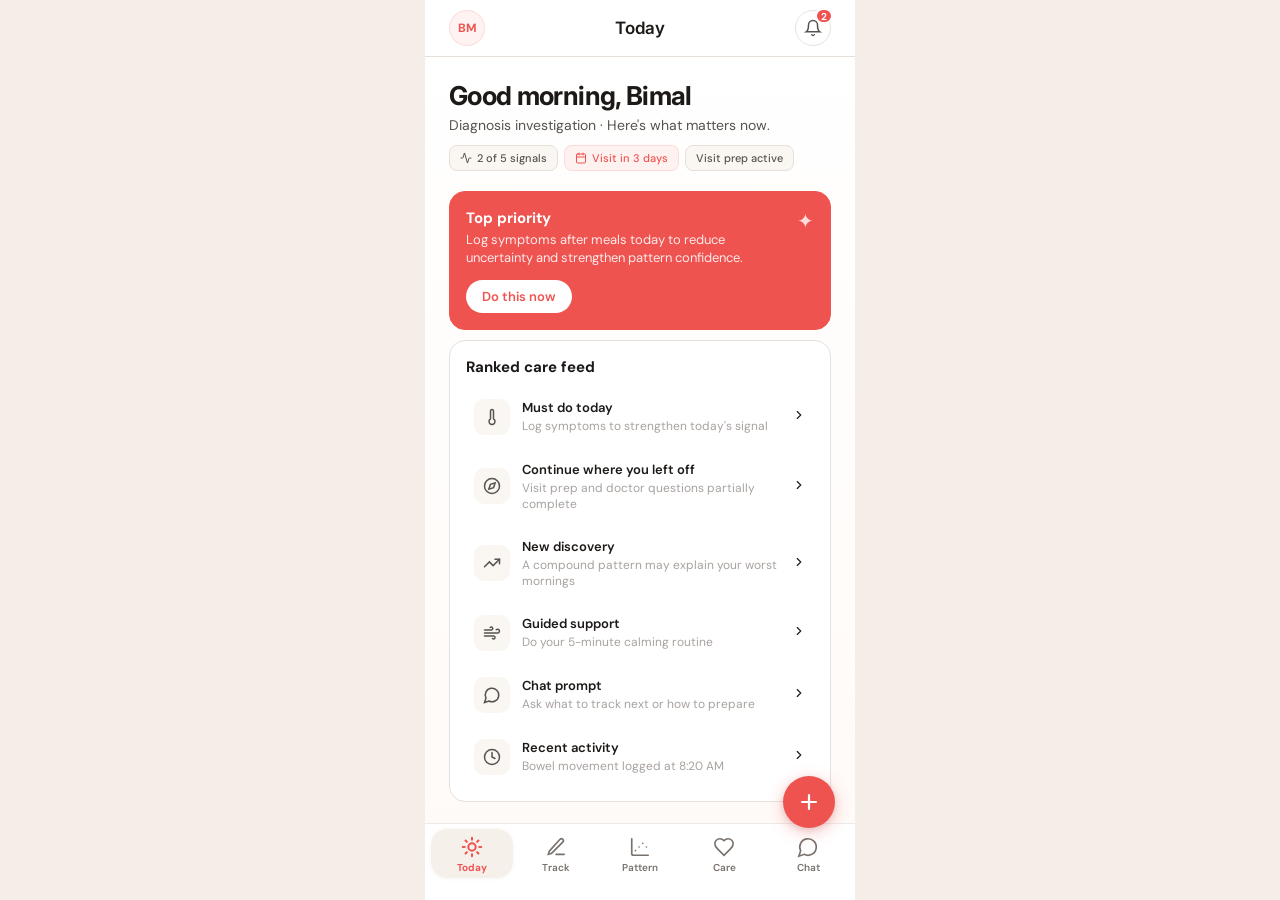
==== index.html @ e460b16e "initial prototyoe" ====
<!DOCTYPE html>
<html lang="en">
<head>
  <meta charset="UTF-8">
  <meta name="viewport" content="width=device-width, initial-scale=1.0, maximum-scale=1.0, user-scalable=no">
  <title>Gutsphere — Prototype</title>
  <link rel="preconnect" href="https://fonts.googleapis.com">
  <link href="https://fonts.googleapis.com/css2?family=DM+Sans:ital,wght@0,400;0,500;0,600;0,700;1,400&family=Inter:wght@400;500;600;700&display=swap" rel="stylesheet">
  <style>
/* Gutsphere Design System — CSS v2 */
*,*::before,*::after{box-sizing:border-box;margin:0;padding:0}
:root{
  --coral:#EF5350;--coral-glow:rgba(239,83,80,.07);--coral-light:rgba(239,83,80,.14);
  --white:#FFFFFF;--sand:#F5EEE8;--sand-light:#FAF6F2;--warm-cream:#FFFAF7;
  --border:#E7E0DA;--border-hover:#D4CCC5;
  --text-primary:#1C1917;--text-secondary:#57534E;--text-muted:#A8A29E;--text-hint:#C4BBB5;
  --green:#2E7D32;
  --font-d:'Inter',-apple-system,'SF Pro Display',sans-serif;
  --font-b:'DM Sans',-apple-system,sans-serif;
  --page-px:24px;--safe-bottom:32px;
  --ease-out:cubic-bezier(.4,0,.2,1);--ease-bounce:cubic-bezier(.34,1.56,.64,1);
}
html,body{font-family:var(--font-b);background:var(--sand);color:var(--text-primary);overflow:hidden;height:100dvh;-webkit-font-smoothing:antialiased}

/* Shell */
.shell{width:100%;max-width:430px;height:100dvh;margin:0 auto;position:relative;overflow:hidden;background:linear-gradient(180deg,var(--white) 0%,var(--warm-cream) 100%);display:flex;flex-direction:column}

/* Header */
.header{flex-shrink:0;z-index:20;background:rgba(255,255,255,.92);backdrop-filter:blur(20px) saturate(180%);-webkit-backdrop-filter:blur(20px) saturate(180%);padding:10px var(--page-px) 10px;border-bottom:1px solid var(--border)}
.header-status{display:flex;align-items:center;justify-content:space-between;font-size:11px;font-weight:600;color:var(--text-primary);margin-bottom:8px;padding:0 2px}
.header-row{display:flex;align-items:center;justify-content:space-between;gap:12px}
.header-title{flex:1;text-align:center;font-family:var(--font-d);font-size:17px;font-weight:600;letter-spacing:-.02em;color:var(--text-primary)}
.header-icon{width:36px;height:36px;border-radius:50%;border:1px solid var(--border);background:var(--white);display:flex;align-items:center;justify-content:center;cursor:pointer;transition:border-color .2s,transform .15s;position:relative;flex-shrink:0;color:var(--text-secondary)}
.header-icon:active{transform:scale(.92)}
.header-icon svg{width:18px;height:18px}
.badge{position:absolute;top:-3px;right:-3px;min-width:16px;height:16px;border-radius:8px;background:var(--coral);color:var(--white);font-size:10px;font-weight:700;display:flex;align-items:center;justify-content:center;padding:0 4px;border:2px solid var(--white)}
.header-left{min-width:36px}
.header-right{display:flex;align-items:center;gap:8px;min-width:36px;justify-content:flex-end}

/* Avatar */
.avatar-sm{width:36px;height:36px;border-radius:50%;background:var(--coral-glow);border:1.5px solid var(--coral-light);display:flex;align-items:center;justify-content:center;font-size:12px;font-weight:700;color:var(--coral);cursor:pointer;transition:transform .15s}
.avatar-sm:active{transform:scale(.92)}
.avatar-lg{width:52px;height:52px;border-radius:16px;background:var(--coral-glow);border:1.5px solid var(--coral-light);display:flex;align-items:center;justify-content:center;font-size:15px;font-weight:700;color:var(--coral);flex-shrink:0}

/* Content */
.content{flex:1;overflow-y:auto;overflow-x:hidden;-webkit-overflow-scrolling:touch;padding-bottom:24px}
.page{padding:var(--page-px)}
.page-title{font-family:var(--font-d);font-size:26px;font-weight:700;letter-spacing:-.025em;color:var(--text-primary);line-height:1.15}
.page-subtitle{font-size:14px;color:var(--text-secondary);margin-top:4px;line-height:1.45}

/* Cards */
.card{background:var(--white);border-radius:16px;padding:16px;margin-bottom:10px;border:1px solid var(--border);transition:border-color .3s,box-shadow .3s,transform .2s}
.card.interactive{cursor:pointer}
.card.interactive:hover{border-color:var(--border-hover);transform:translateY(-1px);box-shadow:0 4px 12px rgba(0,0,0,.05)}
.card.interactive:active{transform:scale(.985)}
.card.hl{border-color:var(--coral);box-shadow:0 0 0 3px rgba(239,83,80,.12)}
.card.coral-fill{background:var(--coral);border-color:var(--coral);color:var(--white)}
.card.dark{background:var(--text-primary);border-color:var(--text-primary);color:var(--white)}
.card.coral-glow-bg{background:var(--coral-glow);border-color:var(--coral-light)}
.card-header{display:flex;align-items:flex-start;justify-content:space-between;gap:12px}
.card-title{font-size:14px;font-weight:700;color:var(--text-primary)}
.card-subtitle{font-size:13px;color:var(--text-secondary);margin-top:4px;line-height:1.4}
.card.dark .card-title,.card.coral-fill .card-title{color:var(--white)}
.card.dark .card-subtitle{color:rgba(255,255,255,.6)}
.card.coral-fill .card-subtitle{color:rgba(255,255,255,.85)}

/* Chips */
.chip{display:inline-flex;align-items:center;padding:4px 10px;border-radius:6px;font-size:11px;font-weight:600;white-space:nowrap}
.chip.coral{background:var(--coral-glow);color:var(--coral)}
.chip.amber{background:#FEF3C7;color:#92400E}
.chip.green{background:#D1FAE5;color:#065F46}
.chip.sky{background:rgba(56,189,248,.12);color:#0369A1}

/* Rows */
.row{display:flex;align-items:center;gap:12px;padding:10px 4px;border-radius:12px;cursor:pointer;transition:background .12s}
.row:hover{background:var(--sand-light)}
.row:active{background:var(--sand)}
.row-icon{width:40px;height:40px;border-radius:12px;background:var(--sand-light);display:flex;align-items:center;justify-content:center;flex-shrink:0;color:var(--text-secondary)}
.row-icon svg{width:18px;height:18px}
.row-icon.coral-bg{background:var(--coral-glow);color:var(--coral)}
.row-icon.green-bg{background:#D1FAE5;color:var(--green)}
.row-icon.amber-bg{background:#FEF3C7;color:#92400E}
.row-icon.sky-bg{background:rgba(56,189,248,.12);color:#0369A1}
.row-body{flex:1;min-width:0}
.row-title{font-size:14px;font-weight:500;color:var(--text-primary);overflow:hidden;text-overflow:ellipsis;white-space:nowrap}
.row-subtitle{font-size:12px;color:var(--text-muted);margin-top:2px;overflow:hidden;text-overflow:ellipsis;white-space:nowrap}
.row-chevron{color:var(--text-hint);flex-shrink:0}
.row-chevron svg{width:16px;height:16px}
.row-meta{font-size:11px;color:var(--text-hint);font-weight:500;flex-shrink:0}

/* Segments */
.segments{display:flex;gap:6px;overflow-x:auto;padding:0 0 8px;margin-bottom:8px;scrollbar-width:none;position:relative;-webkit-mask-image:linear-gradient(to right, black 85%, transparent 100%);mask-image:linear-gradient(to right, black 85%, transparent 100%)}
.segments::-webkit-scrollbar{display:none}
.segments.scrolled-end{-webkit-mask-image:none;mask-image:none}
.segments.scrolled-mid{-webkit-mask-image:linear-gradient(to right, transparent 0%, black 5%, black 85%, transparent 100%);mask-image:linear-gradient(to right, transparent 0%, black 5%, black 85%, transparent 100%)}
.seg{padding:8px 14px;border-radius:20px;font-size:13px;font-weight:500;white-space:nowrap;cursor:pointer;transition:background .2s,color .2s;border:none;background:var(--sand-light);color:var(--text-secondary);font-family:var(--font-b)}
.seg:hover{background:var(--sand)}
.seg.active{background:var(--coral);color:var(--white);font-weight:600}

/* Sub-segment pills (nested inside a panel) — subtler than top-level */
.seg-panel .seg.active{background:var(--coral-glow);color:var(--coral)}

/* Bottom Nav */
.bottom-nav{flex-shrink:0;z-index:20;background:rgba(255,255,255,.95);backdrop-filter:blur(24px) saturate(180%);-webkit-backdrop-filter:blur(24px) saturate(180%);padding:4px 6px 8px;border-top:.5px solid rgba(0,0,0,.08)}
.bottom-nav-inner{display:grid;grid-template-columns:repeat(5,1fr);gap:2px}
.nav-tab{display:flex;flex-direction:column;align-items:center;justify-content:center;gap:3px;padding:8px 6px 4px;cursor:pointer;border:none;background:transparent;transition:background .25s,color .2s,transform .15s,box-shadow .25s;color:#78716C;font-family:var(--font-b);border-radius:16px}
.nav-tab:active{transform:scale(.92)}
.nav-tab svg{width:22px;height:22px;stroke-width:1.8}
.nav-tab .nav-label{font-size:10px;font-weight:600}
.nav-tab.active{background:rgba(245,238,232,.85);color:var(--coral);box-shadow:0 1px 4px rgba(0,0,0,.04),inset 0 1px 0 rgba(255,255,255,.7)}
.nav-tab.active svg{stroke-width:2.2}
.nav-tab.active .nav-label{font-weight:700}

/* FAB */
.fab{position:absolute;bottom:72px;right:20px;z-index:20;width:52px;height:52px;border-radius:50%;background:var(--coral);color:var(--white);border:none;cursor:pointer;display:flex;align-items:center;justify-content:center;box-shadow:0 4px 16px rgba(239,83,80,.35),0 2px 6px rgba(0,0,0,.1);transition:transform .25s var(--ease-bounce)}
.fab:hover{transform:scale(1.06)}
.fab:active{transform:scale(.9)}
.fab svg{width:24px;height:24px;stroke-width:2.2}

/* Sheet */
.sheet-overlay{position:absolute;inset:0;z-index:30;background:rgba(28,25,23,.3);backdrop-filter:blur(2px);display:flex;align-items:flex-end;opacity:0;pointer-events:none;transition:opacity .25s ease}
.sheet-overlay.open{opacity:1;pointer-events:auto}
.sheet-panel{width:100%;background:var(--white);border-radius:24px 24px 0 0;border-top:1px solid var(--border);padding:12px var(--page-px) var(--safe-bottom);box-shadow:0 -8px 40px rgba(0,0,0,.12);transform:translateY(100%);transition:transform .35s var(--ease-out);max-height:80vh;overflow-y:auto}
.sheet-overlay.open .sheet-panel{transform:translateY(0)}
.sheet-handle{width:40px;height:4px;border-radius:2px;background:var(--border);margin:0 auto 16px}
.sheet-header{display:flex;align-items:center;justify-content:space-between;margin-bottom:16px}
.sheet-title{font-family:var(--font-d);font-size:18px;font-weight:600;color:var(--text-primary)}

/* Buttons */
.btn{width:100%;padding:14px;border-radius:16px;background:var(--coral);color:var(--white);font-family:var(--font-b);font-size:15px;font-weight:600;border:none;cursor:pointer;transition:transform .15s;text-align:center}
.btn:active{transform:scale(.97)}
.btn-outline{background:var(--white);color:var(--coral);border:1.5px solid var(--coral)}
.btn-sm{padding:8px 16px;font-size:13px;width:auto;border-radius:20px}

/* Group Labels */
.group-label{font-size:11px;font-weight:600;text-transform:uppercase;letter-spacing:.06em;color:var(--text-hint);margin-bottom:8px;margin-top:16px;padding:0 2px}
.group-label:first-child{margin-top:0}

/* Quick Add Grid */
.quick-grid{display:grid;grid-template-columns:repeat(3,1fr);gap:8px}
.quick-item{display:flex;flex-direction:column;align-items:center;gap:8px;padding:14px 8px;border-radius:16px;border:1px solid var(--border);background:var(--white);cursor:pointer;transition:border-color .2s,transform .15s,background .15s}
.quick-item:hover{border-color:var(--coral-light);background:var(--coral-glow)}
.quick-item:active{transform:scale(.95)}
.quick-item .qi-icon{width:40px;height:40px;border-radius:12px;background:var(--sand-light);display:flex;align-items:center;justify-content:center;color:var(--text-secondary)}
.quick-item .qi-icon svg{width:20px;height:20px}
.quick-item .qi-label{font-size:11px;font-weight:500;color:var(--text-secondary);text-align:center}

/* Guide List (Chat) */
.guide-row{display:flex;align-items:center;gap:12px;padding:12px;border-radius:14px;cursor:pointer;transition:background .12s;margin-bottom:2px}
.guide-row:hover{background:var(--sand-light)}
.guide-row:active{background:var(--sand)}
.guide-avatar{width:44px;height:44px;border-radius:50%;display:flex;align-items:center;justify-content:center;flex-shrink:0}
.guide-avatar svg{width:20px;height:20px}
.guide-avatar.neutral{background:var(--sand-light);color:var(--text-secondary)}
.guide-avatar.coral{background:var(--coral-glow);color:var(--coral)}
.guide-avatar.green{background:#D1FAE5;color:var(--green)}
.guide-avatar.sky{background:rgba(56,189,248,.12);color:#0369A1}
.guide-avatar.amber{background:#FEF3C7;color:#92400E}
.guide-avatar.purple{background:rgba(139,92,246,.1);color:#7C3AED}
.guide-avatar.rose{background:rgba(244,63,94,.08);color:#E11D48}
.guide-body{flex:1;min-width:0}
.guide-name{font-size:14px;font-weight:600;color:var(--text-primary)}
.guide-desc{font-size:12px;color:var(--text-muted);margin-top:2px;line-height:1.35}

/* Chat thread */
.prompt-chips{display:flex;flex-wrap:wrap;gap:6px;margin-bottom:12px}
.prompt-chip{padding:8px 12px;border-radius:20px;font-size:12px;font-weight:500;color:var(--text-secondary);background:var(--sand-light);border:1px solid var(--border);cursor:pointer;transition:background .15s,border-color .15s}
.prompt-chip:hover{background:var(--coral-glow);border-color:var(--coral-light);color:var(--coral)}
.chat-bubbles{display:flex;flex-direction:column;gap:10px}
.bubble{max-width:82%;padding:12px 16px;border-radius:20px;font-size:14px;line-height:1.45}
.bubble.user{align-self:flex-end;background:var(--coral);color:var(--white);border-bottom-right-radius:6px}
.bubble.assistant{align-self:flex-start;background:var(--white);color:var(--text-secondary);border:1px solid var(--border);border-bottom-left-radius:6px}
.chat-input-bar{display:flex;align-items:center;gap:8px;padding:6px 6px 6px 14px;border-radius:24px;border:1px solid var(--border);background:var(--white);margin-top:16px}
.chat-input-bar input{flex:1;border:none;outline:none;font-family:var(--font-b);font-size:14px;color:var(--text-primary);background:transparent}
.chat-input-bar input::placeholder{color:var(--text-hint)}
.chat-send{width:34px;height:34px;border-radius:50%;background:var(--coral);color:var(--white);border:none;cursor:pointer;display:flex;align-items:center;justify-content:center;transition:transform .15s}
.chat-send:active{transform:scale(.9)}
.chat-send svg{width:16px;height:16px}

/* Detail grid / info / question */
.detail-grid{display:grid;grid-template-columns:1fr 1fr;gap:8px;margin-top:12px}
.detail-cell{padding:12px;border-radius:12px;background:var(--sand-light)}
.detail-cell-label{font-size:11px;font-weight:500;color:var(--text-muted)}
.detail-cell-value{font-size:14px;font-weight:600;color:var(--text-primary);margin-top:4px}
.info-box{padding:12px 14px;border-radius:12px;font-size:13px;line-height:1.45;margin-top:12px}
.info-box.amber{background:#FEF3C7;color:#92400E}
.info-box.coral-soft{background:var(--coral-glow);color:var(--coral)}
.question-item{padding:12px 14px;border-radius:12px;background:var(--sand-light);font-size:14px;color:var(--text-secondary);line-height:1.4}
.question-item+.question-item{margin-top:8px}
.placeholder{padding:20px;border-radius:16px;background:var(--sand-light);color:var(--text-muted);font-size:13px;text-align:center;line-height:1.5}

/* Profile */
.profile-header{display:flex;align-items:center;gap:14px}
.profile-name{font-family:var(--font-d);font-size:18px;font-weight:600;color:var(--text-primary)}
.profile-desc{font-size:13px;color:var(--text-muted);margin-top:2px}

/* Today feed cards */
.feed-card{background:transparent;border-radius:12px;padding:10px 8px;margin-bottom:0;border:none;cursor:pointer;transition:background .12s,transform .15s;display:flex;align-items:center;gap:12px}
.feed-card:hover{background:var(--sand-light)}
.feed-card:active{transform:scale(.985)}
.feed-icon{width:36px;height:36px;border-radius:10px;display:flex;align-items:center;justify-content:center;flex-shrink:0;background:var(--sand-light);color:var(--text-secondary)}
.feed-icon svg{width:18px;height:18px}
.feed-body{flex:1;min-width:0}
.feed-title{font-size:13px;font-weight:600;color:var(--text-primary)}
.feed-subtitle{font-size:12px;color:var(--text-muted);margin-top:2px}

/* State pills */
.state-bar{display:flex;gap:6px;flex-wrap:wrap;margin-top:10px}
.state-pill{display:inline-flex;align-items:center;gap:5px;padding:5px 10px;border-radius:8px;font-size:11px;font-weight:500;background:var(--sand-light);color:var(--text-secondary);border:1px solid var(--border)}
.state-pill svg{width:12px;height:12px}
.state-pill.urgent{background:var(--coral-glow);color:var(--coral);border-color:var(--coral-light)}

/* Confidence */
.confidence-bar{display:flex;align-items:center;gap:8px;margin-top:10px}
.confidence-track{flex:1;height:4px;border-radius:2px;background:var(--border);overflow:hidden}
.confidence-fill{height:100%;border-radius:2px;background:var(--coral);transition:width .4s ease}
.confidence-label{font-size:11px;font-weight:500;color:var(--text-muted);white-space:nowrap}

/* Utils */
.hidden{display:none!important}
.flex-between{display:flex;align-items:center;justify-content:space-between}
.mt-4{margin-top:16px}.mt-3{margin-top:12px}.mt-2{margin-top:8px}.mb-3{margin-bottom:12px}
.gap-sm{height:8px}.gap-md{height:14px}.gap-lg{height:20px}
.space-y>*+*{margin-top:4px}

/* Pattern chart placeholder */
.mini-chart{display:flex;align-items:flex-end;gap:3px;height:48px;padding:8px 0}
.mini-chart .bar{flex:1;border-radius:3px 3px 0 0;background:var(--coral-light);transition:height .4s ease;min-width:0}
.mini-chart .bar.active{background:var(--coral)}
.mini-chart .bar.muted{background:var(--border)}

/* Signal summary row */
.signal-row{display:flex;align-items:center;gap:10px;padding:8px 12px;border-radius:10px;background:var(--sand-light);margin-bottom:6px}
.signal-dot{width:8px;height:8px;border-radius:50%;flex-shrink:0}
.signal-dot.coral{background:var(--coral)}
.signal-dot.amber{background:#F59E0B}
.signal-dot.green{background:var(--green)}
.signal-dot.muted{background:var(--text-hint)}
.signal-label{font-size:13px;color:var(--text-secondary);flex:1}
.signal-value{font-size:13px;font-weight:600;color:var(--text-primary)}

/* Profile care context */
.care-context-bar{display:flex;gap:8px;margin-top:12px;flex-wrap:wrap}
.care-tag{display:inline-flex;align-items:center;gap:4px;padding:5px 10px;border-radius:8px;font-size:11px;font-weight:500;border:1px solid var(--border);background:var(--white);color:var(--text-secondary)}
.care-tag svg{width:12px;height:12px}
.care-tag.active-tag{border-color:var(--coral-light);background:var(--coral-glow);color:var(--coral)}

/* Notification items */
.notif-item{display:flex;align-items:flex-start;gap:12px;padding:12px;border-radius:14px;cursor:pointer;transition:background .12s;margin-bottom:2px;position:relative}
.notif-item:hover{background:var(--sand-light)}
.notif-item:active{background:var(--sand)}
.notif-icon{width:40px;height:40px;border-radius:12px;display:flex;align-items:center;justify-content:center;flex-shrink:0;background:var(--sand-light);color:var(--text-secondary)}
.notif-icon svg{width:18px;height:18px}
.notif-body{flex:1;min-width:0}
.notif-title{font-size:14px;font-weight:500;color:var(--text-primary)}
.notif-sub{font-size:12px;color:var(--text-muted);margin-top:2px;line-height:1.35}
.notif-time{font-size:11px;color:var(--text-hint);margin-top:4px}
.notif-unread{position:absolute;top:14px;left:6px;width:6px;height:6px;border-radius:50%;background:var(--coral)}
.notif-urgent{border-left:3px solid var(--coral);padding-left:9px}
.time-group{font-size:11px;font-weight:600;text-transform:uppercase;letter-spacing:.05em;color:var(--text-hint);padding:12px 12px 6px;margin-top:4px}

/* Guided exercise preview */
.guided-card{display:flex;align-items:center;gap:14px;padding:14px;border-radius:14px;border:1px solid var(--border);background:var(--white);cursor:pointer;transition:border-color .2s,transform .15s;margin-bottom:8px}
.guided-card:hover{border-color:var(--coral-light);transform:translateY(-1px)}
.guided-card:active{transform:scale(.985)}
.guided-icon{width:48px;height:48px;border-radius:14px;display:flex;align-items:center;justify-content:center;flex-shrink:0;background:var(--sand-light);color:var(--text-secondary)}
.guided-icon svg{width:22px;height:22px}
.guided-body{flex:1;min-width:0}
.guided-name{font-size:14px;font-weight:600;color:var(--text-primary)}
.guided-meta{font-size:12px;color:var(--text-muted);margin-top:2px}
.guided-tag{display:inline-flex;align-items:center;gap:3px;padding:3px 8px;border-radius:6px;font-size:10px;font-weight:600;background:var(--sand-light);color:var(--text-muted);margin-top:6px}

/* Flare banner */
.flare-banner{background:linear-gradient(135deg,#FEF2F2 0%,#FFF7ED 100%);border:1.5px solid #FECACA;border-radius:16px;padding:16px;margin-bottom:10px}
.flare-banner .card-title{color:#DC2626}
.flare-banner .card-subtitle{color:#92400E}

/* Visit prep progress */
.prep-progress{display:flex;gap:4px;margin:12px 0 4px}
.prep-step{flex:1;height:4px;border-radius:2px;background:var(--border)}
.prep-step.done{background:var(--coral)}
.prep-step.active{background:var(--coral-light)}
.prep-label{font-size:11px;color:var(--text-muted);margin-top:4px}

.checklist-item{display:flex;align-items:center;gap:10px;padding:10px 12px;border-radius:10px;margin-bottom:6px;cursor:pointer;transition:background .12s}
.checklist-item:hover{background:var(--sand-light)}
.check-box{width:22px;height:22px;border-radius:6px;border:1.5px solid var(--border);display:flex;align-items:center;justify-content:center;flex-shrink:0;transition:background .15s,border-color .15s}
.check-box.checked{background:var(--coral);border-color:var(--coral)}
.check-box.checked svg{stroke:#fff}
.check-box svg{width:14px;height:14px;stroke:transparent;stroke-width:2.5}
.check-label{font-size:13px;color:var(--text-secondary);flex:1}
.check-label.done{text-decoration:line-through;color:var(--text-hint)}

/* Clinical timeline */
.timeline-item{display:flex;gap:12px;padding:4px 0;position:relative}
.timeline-dot-col{display:flex;flex-direction:column;align-items:center;width:20px;flex-shrink:0}
.timeline-dot{width:10px;height:10px;border-radius:50%;border:2px solid var(--border);background:var(--white);z-index:1}
.timeline-dot.active{border-color:var(--coral);background:var(--coral)}
.timeline-dot.done{border-color:var(--green);background:var(--green)}
.timeline-line{width:2px;flex:1;background:var(--border);margin:2px 0}
.timeline-body{flex:1;padding-bottom:16px}
.timeline-title{font-size:13px;font-weight:600;color:var(--text-primary)}
.timeline-sub{font-size:12px;color:var(--text-muted);margin-top:2px}

/* Report card (repeated from patterns for care) */
.report-card{background:var(--white);border:1.5px solid var(--border);border-radius:16px;padding:16px;margin-bottom:10px;cursor:pointer;transition:border-color .2s,transform .15s,box-shadow .15s}
.report-card:hover{border-color:var(--coral-light);transform:translateY(-1px);box-shadow:0 4px 12px rgba(0,0,0,.05)}
.report-card:active{transform:scale(.985)}
.report-card .report-badge{display:inline-flex;align-items:center;gap:4px;padding:4px 8px;border-radius:6px;font-size:10px;font-weight:600;text-transform:uppercase;letter-spacing:.04em}
.report-ready{background:#D1FAE5;color:#065F46}
.report-draft{background:#FEF3C7;color:#92400E}

/* Contributing factors */
.factor-row{display:flex;align-items:center;gap:10px;padding:10px 12px;border-radius:12px;background:var(--sand-light);margin-bottom:6px}
.factor-icon{width:28px;height:28px;border-radius:8px;display:flex;align-items:center;justify-content:center;flex-shrink:0}
.factor-icon svg{width:14px;height:14px}
.factor-body{flex:1;min-width:0}
.factor-name{font-size:13px;font-weight:500;color:var(--text-primary)}
.factor-strength{font-size:11px;color:var(--text-muted);margin-top:1px}
.factor-bar{width:48px;height:4px;border-radius:2px;background:var(--border);overflow:hidden;flex-shrink:0}
.factor-bar-fill{height:100%;border-radius:2px}

/* Page transition */
.screen{transition:opacity .25s ease,transform .25s ease}
.screen.entering{animation:screenIn .3s ease forwards}
@keyframes screenIn{from{opacity:0;transform:translateX(12px)}to{opacity:1;transform:translateX(0)}}

/* FAB rotation */
.fab.open svg{transform:rotate(45deg);transition:transform .25s var(--ease-bounce)}
.fab svg{transition:transform .25s var(--ease-bounce)}

/* List stagger helper (applied via JS) */
.stagger-item{opacity:0;transform:translateY(8px);transition:opacity .3s ease,transform .3s ease}
.stagger-item.visible{opacity:1;transform:translateY(0)}

/* Scroll reveal */
.reveal{opacity:0;transform:translateY(12px);transition:opacity .4s ease,transform .4s ease}
.reveal.shown{opacity:1;transform:translateY(0)}

/* Card press feedback (enhanced) */
.feed-card:active,.guided-card:active,.report-card:active,.notif-item:active{transform:scale(.975)!important}

/* Animations */
@keyframes fadeInUp{from{opacity:0;transform:translateY(12px)}to{opacity:1;transform:translateY(0)}}
.anim{animation:fadeInUp .35s ease forwards}
.anim-1{animation-delay:.04s;opacity:0}.anim-2{animation-delay:.08s;opacity:0}.anim-3{animation-delay:.12s;opacity:0}
.anim-4{animation-delay:.16s;opacity:0}.anim-5{animation-delay:.2s;opacity:0}.anim-6{animation-delay:.24s;opacity:0}
.anim-7{animation-delay:.28s;opacity:0}.anim-8{animation-delay:.32s;opacity:0}

/* ===== PHASE 9: FINAL POLISH ===== */

/* iOS-style status bar */
.header-status{
  font-family:var(--font-d);
  letter-spacing:.01em;
}
.header-status .status-time{font-weight:600;font-size:15px}
.header-status .status-icons{display:flex;align-items:center;gap:4px}
.header-status .status-icons svg{width:14px;height:14px}

/* Touch target enforcement: min 44px */
.row{min-height:48px}
.nav-tab{min-height:44px;min-width:44px}
.header-icon{min-width:36px;min-height:36px}
.seg{min-height:36px}
.quick-item{min-height:72px}
.guide-row{min-height:56px}
.checklist-item{min-height:44px}
.feed-card{min-height:56px}
.notif-item{min-height:56px}
.guided-card{min-height:64px}

/* Empty state */
.empty-state{display:flex;flex-direction:column;align-items:center;justify-content:center;padding:40px 24px;text-align:center}
.empty-state-icon{width:48px;height:48px;border-radius:16px;background:var(--sand-light);display:flex;align-items:center;justify-content:center;margin-bottom:12px;color:var(--text-hint)}
.empty-state-icon svg{width:24px;height:24px}
.empty-state-title{font-family:var(--font-d);font-size:16px;font-weight:600;color:var(--text-primary);margin-bottom:4px}
.empty-state-desc{font-size:13px;color:var(--text-muted);line-height:1.45;max-width:260px}

/* Typography audit — tighter section titles in pages */
.page-title{margin-bottom:0}
.page-subtitle{margin-bottom:0}

/* Card inner spacing consistency */
.card .card-title+.card-subtitle{margin-top:3px}
.card .space-y>*+*{margin-top:2px}

/* Better segment spacing after subtitle */
.page>.segments:first-of-type{margin-top:0}

/* Bottom safe area: proper home indicator space */
.bottom-nav{padding-bottom:max(22px,env(safe-area-inset-bottom))}

/* Frosted header — slightly more opaque on scroll */
.header{transition:background .2s ease}

/* Smooth scrollbar (desktop preview) */
.content{scrollbar-width:thin;scrollbar-color:var(--border) transparent}
.content::-webkit-scrollbar{width:4px}
.content::-webkit-scrollbar-track{background:transparent}
.content::-webkit-scrollbar-thumb{background:var(--border);border-radius:2px}

/* Row separator: very subtle bottom border for dense lists */
.card .row+.row{border-top:1px solid rgba(0,0,0,.03)}

/* Feed card left accent bar */
.feed-card.accent-coral{border-left:3px solid var(--coral);padding-left:13px}
.feed-card.accent-amber{border-left:3px solid #F59E0B;padding-left:13px}
.feed-card.accent-green{border-left:3px solid var(--green);padding-left:13px}
.feed-card.accent-sky{border-left:3px solid #0EA5E9;padding-left:13px}

/* Placeholder image-like area (for future chart/image slots) */
.chart-placeholder{width:100%;height:120px;border-radius:12px;background:linear-gradient(135deg,var(--sand-light) 0%,var(--sand) 100%);display:flex;align-items:center;justify-content:center;color:var(--text-hint);font-size:12px;margin-top:8px}

/* Print-friendly (for Visit Prep export) */
@media print{
  .bottom-nav,.fab,.header,.sheet-overlay{display:none!important}
  .shell{max-width:100%;height:auto;overflow:visible}
  .content{overflow:visible;padding-bottom:0}
  .card{break-inside:avoid;box-shadow:none;border:1px solid #ddd}
}


</style>
</head>
<body>
<div class="shell" id="app">

  <!-- HEADER -->
  <div class="header" id="header">
    <div class="header-row">
      <div class="header-left" id="header-left"><div class="avatar-sm" onclick="nav('profile')">BM</div></div>
      <div class="header-title" id="header-title">Today</div>
      <div class="header-right" id="header-right">
        <div class="header-icon" onclick="nav('notifications')">
          <svg viewBox="0 0 24 24" fill="none" stroke="currentColor" stroke-width="2" stroke-linecap="round"><path d="M6 8a6 6 0 0 1 12 0c0 7 3 9 3 9H3s3-2 3-9"/><path d="M10.3 21a1.94 1.94 0 0 0 3.4 0"/></svg>
          <span class="badge">2</span>
        </div>
      </div>
    </div>
  </div>

  <!-- CONTENT -->
  <div class="content" id="content">

    <!-- ========== TODAY ========== -->
    <div class="page screen" id="screen-today">
      <div class="page-title anim">Good morning, Bimal</div>
      <div class="page-subtitle anim anim-1">Diagnosis investigation · Here's what matters now.</div>
      <div class="state-bar anim anim-2">
        <div class="state-pill"><svg viewBox="0 0 24 24" fill="none" stroke="currentColor" stroke-width="2" stroke-linecap="round" style="width:12px;height:12px"><path d="M22 12h-2.48a2 2 0 0 0-1.93 1.46l-2.35 8.36a.25.25 0 0 1-.48 0L9.24 2.18a.25.25 0 0 0-.48 0l-2.35 8.36A2 2 0 0 1 4.49 12H2"/></svg> 2 of 5 signals</div>
        <div class="state-pill urgent"><svg viewBox="0 0 24 24" fill="none" stroke="currentColor" stroke-width="2" stroke-linecap="round" style="width:12px;height:12px"><path d="M8 2v4M16 2v4"/><rect width="18" height="18" x="3" y="4" rx="2"/><path d="M3 10h18"/></svg> Visit in 3 days</div>
        <div class="state-pill">Visit prep active</div>
      </div>
      <div class="gap-lg"></div>

      <!-- Top Priority -->
      <div class="card coral-fill anim anim-3" style="cursor:pointer" onclick="nav('track');setSegment('track','quick');openSheet('symptom')">
        <div class="card-header">
          <div>
            <div class="card-title" style="color:#fff;font-size:15px">Top priority</div>
            <div class="card-subtitle" style="color:rgba(255,255,255,.88)">Log symptoms after meals today to reduce uncertainty and strengthen pattern confidence.</div>
          </div>
          <div style="font-size:20px;opacity:.8">✦</div>
        </div>
        <div class="mt-3"><button class="btn btn-sm" style="background:#fff;color:var(--coral);width:auto">Do this now</button></div>
      </div>

      <!-- Ranked Care Feed -->
      <div class="card anim anim-4">
        <div class="card-title" style="font-size:15px">Ranked care feed</div>
        <div class="mt-3" style="display:flex;flex-direction:column;gap:6px">
        <div class="feed-card" onclick="nav('track');openSheet('symptom')">
          <div class="feed-icon"><svg viewBox="0 0 24 24" fill="none" stroke="currentColor" stroke-width="2" stroke-linecap="round" style="width:18px;height:18px"><path d="M14 4v10.54a4 4 0 1 1-4 0V4a2 2 0 0 1 4 0Z"/></svg></div>
          <div class="feed-body"><div class="feed-title">Must do today</div><div class="feed-subtitle">Log symptoms to strengthen today's signal</div></div>
          <div class="feed-chevron"><svg viewBox="0 0 24 24" fill="none" stroke="currentColor" stroke-width="2" stroke-linecap="round" style="width:14px;height:14px"><path d="m9 18 6-6-6-6"/></svg></div>
        </div>
        <div class="feed-card" onclick="nav('care');setSegment('care','navigation');navSub('visit')">
          <div class="feed-icon"><svg viewBox="0 0 24 24" fill="none" stroke="currentColor" stroke-width="2" stroke-linecap="round" style="width:18px;height:18px"><circle cx="12" cy="12" r="10"/><polygon points="16.24 7.76 14.12 14.12 7.76 16.24 9.88 9.88 16.24 7.76"/></svg></div>
          <div class="feed-body"><div class="feed-title">Continue where you left off</div><div class="feed-subtitle">Visit prep and doctor questions partially complete</div></div>
          <div class="feed-chevron"><svg viewBox="0 0 24 24" fill="none" stroke="currentColor" stroke-width="2" stroke-linecap="round" style="width:14px;height:14px"><path d="m9 18 6-6-6-6"/></svg></div>
        </div>
        <div class="feed-card" onclick="nav('patterns');openPattern('compound-sequence')">
          <div class="feed-icon"><svg viewBox="0 0 24 24" fill="none" stroke="currentColor" stroke-width="2" stroke-linecap="round" style="width:18px;height:18px"><polyline points="22 7 13.5 15.5 8.5 10.5 2 17"/><polyline points="16 7 22 7 22 13"/></svg></div>
          <div class="feed-body"><div class="feed-title">New discovery</div><div class="feed-subtitle">A compound pattern may explain your worst mornings</div></div>
          <div class="feed-chevron"><svg viewBox="0 0 24 24" fill="none" stroke="currentColor" stroke-width="2" stroke-linecap="round" style="width:14px;height:14px"><path d="m9 18 6-6-6-6"/></svg></div>
        </div>
        <div class="feed-card" onclick="nav('care');setSegment('care','self');setSegment('self','habits')">
          <div class="feed-icon"><svg viewBox="0 0 24 24" fill="none" stroke="currentColor" stroke-width="2" stroke-linecap="round" style="width:18px;height:18px"><path d="M17.7 7.7a2.5 2.5 0 1 1 1.8 4.3H2M9.6 4.6A2 2 0 1 1 11 8H2M12.6 19.4A2 2 0 1 0 14 16H2"/></svg></div>
          <div class="feed-body"><div class="feed-title">Guided support</div><div class="feed-subtitle">Do your 5-minute calming routine</div></div>
          <div class="feed-chevron"><svg viewBox="0 0 24 24" fill="none" stroke="currentColor" stroke-width="2" stroke-linecap="round" style="width:14px;height:14px"><path d="m9 18 6-6-6-6"/></svg></div>
        </div>
        <div class="feed-card" onclick="nav('chat')">
          <div class="feed-icon"><svg viewBox="0 0 24 24" fill="none" stroke="currentColor" stroke-width="2" stroke-linecap="round" style="width:18px;height:18px"><path d="M7.9 20A9 9 0 1 0 4 16.1L2 22Z"/></svg></div>
          <div class="feed-body"><div class="feed-title">Chat prompt</div><div class="feed-subtitle">Ask what to track next or how to prepare</div></div>
          <div class="feed-chevron"><svg viewBox="0 0 24 24" fill="none" stroke="currentColor" stroke-width="2" stroke-linecap="round" style="width:14px;height:14px"><path d="m9 18 6-6-6-6"/></svg></div>
        </div>
        <div class="feed-card" onclick="openEntry('bm')">
          <div class="feed-icon"><svg viewBox="0 0 24 24" fill="none" stroke="currentColor" stroke-width="2" stroke-linecap="round" style="width:18px;height:18px"><circle cx="12" cy="12" r="10"/><polyline points="12 6 12 12 16 14"/></svg></div>
          <div class="feed-body"><div class="feed-title">Recent activity</div><div class="feed-subtitle">Bowel movement logged at 8:20 AM</div></div>
          <div class="feed-chevron"><svg viewBox="0 0 24 24" fill="none" stroke="currentColor" stroke-width="2" stroke-linecap="round" style="width:14px;height:14px"><path d="m9 18 6-6-6-6"/></svg></div>
        </div>
        </div>
      </div>
    </div>

    <!-- ========== TRACK ========== -->
    <div class="page screen hidden" id="screen-track">
      <div class="page-title">Track</div>
      <div class="page-subtitle">Fast capture, personalised priority, continuity, and full library.</div>
      <div class="gap-md"></div>
      <div class="segments" id="seg-track">
        <button class="seg active" data-seg="track" data-key="quick">Quick Add</button>
        <button class="seg" data-seg="track" data-key="main">Main</button>
        <button class="seg" data-seg="track" data-key="continue">Continue</button>
        <button class="seg" data-seg="track" data-key="recent">Recent</button>
        <button class="seg" data-seg="track" data-key="more">More</button>
      </div>
      <!-- Quick Add -->
      <div class="seg-panel" data-seg="track" data-panel="quick"><div class="card"><div class="flex-between mb-3"><div class="card-title">Quick Add</div><span style="font-size:12px;color:var(--text-muted)">Fastest path</span></div><div class="quick-grid" id="quick-grid"></div></div></div>
      <!-- Main -->
      <div class="seg-panel hidden" data-seg="track" data-panel="main"><div class="card"><div class="flex-between mb-3"><div class="card-title">Your Main Trackers</div><span style="font-size:12px;color:var(--text-muted)">Personalised</span></div><div class="space-y" id="main-trackers"></div></div></div>
      <!-- Continue -->
      <div class="seg-panel hidden" data-seg="track" data-panel="continue"><div class="card"><div class="flex-between mb-3"><div class="card-title">Continue Tracking</div><span style="font-size:12px;color:var(--text-muted)">What's missing</span></div><div class="space-y" id="continue-trackers"></div></div></div>
      <!-- Recent -->
      <div class="seg-panel hidden" data-seg="track" data-panel="recent"><div class="card"><div class="flex-between mb-3"><div class="card-title">Recent Entries</div><span style="font-size:12px;color:var(--text-muted)">Today</span></div><div class="space-y" id="recent-entries"></div></div></div>
      <!-- More -->
      <div class="seg-panel hidden" data-seg="track" data-panel="more"><div class="card" id="more-trackers"></div></div>
    </div>

    <!-- ========== ENTRY DETAIL ========== -->
    <div class="page screen hidden" id="screen-entry">
      <div class="card" id="entry-card"></div>
      <div class="card" id="entry-context"></div>
      <div class="card coral-glow-bg interactive" onclick="nav('chat');openGuide('gutsphere')">
        <div class="card-header">
          <div><div class="card-title" style="color:var(--coral)">Ask Gutsphere about this</div><div class="card-subtitle">Turn one log into context and next steps.</div></div>
          <div style="color:var(--coral)"><svg viewBox="0 0 24 24" fill="none" stroke="currentColor" stroke-width="2" stroke-linecap="round" style="width:20px;height:20px"><path d="M7.9 20A9 9 0 1 0 4 16.1L2 22Z"/></svg></div>
        </div>
      </div>
    </div>

    <!-- ========== PATTERNS ========== -->
    <div class="page screen hidden" id="screen-patterns">
      <div class="page-title">Patterns</div>
      <div class="page-subtitle">Interpretation, relationships, and reportable summaries.</div>
      <div class="gap-md"></div>
      <div class="segments"><button class="seg active" data-seg="patterns" data-key="patterns">Patterns</button><button class="seg" data-seg="patterns" data-key="connections">Connections</button><button class="seg" data-seg="patterns" data-key="trends">Trends & Reports</button></div>
      <!-- Patterns -->
      <div class="seg-panel" data-seg="patterns" data-panel="patterns">
        <div class="card hl interactive" style="border-color:var(--green);box-shadow:0 0 0 3px rgba(46,125,50,.1)" onclick="openPattern('compound-sequence')">
          <div class="card-header"><div><div class="card-title" style="font-size:15px">Late dinner + poor sleep → next-day flare</div><div class="card-subtitle">Neither factor alone is as strong. The combination appears to matter most.</div></div><span class="chip green">Strong evidence</span></div>
          <div class="mini-chart"><div class="bar" style="height:45%"></div><div class="bar" style="height:55%"></div><div class="bar active" style="height:85%"></div><div class="bar" style="height:50%"></div><div class="bar active" style="height:92%"></div><div class="bar" style="height:48%"></div><div class="bar active" style="height:88%"></div><div class="bar" style="height:55%"></div><div class="bar active" style="height:90%"></div><div class="bar" style="height:52%"></div><div class="bar active" style="height:86%"></div><div class="bar" style="height:60%"></div><div class="bar active" style="height:90%"></div><div class="bar" style="height:55%"></div></div>
          <div class="confidence-bar"><div class="confidence-track"><div class="confidence-fill" style="width:76%;background:var(--green)"></div></div><div class="confidence-label">76% confidence</div></div>
        </div>
        <div class="card"><div class="card-title">Signal summary</div>
          <div class="mt-3">
            <div class="signal-row"><div class="signal-dot green"></div><div class="signal-label">Difficult mornings after combo nights</div><div class="signal-value">9 of 11</div></div>
            <div class="signal-row"><div class="signal-dot muted"></div><div class="signal-label">Late dinner alone → difficult morning</div><div class="signal-value">3 of 8</div></div>
            <div class="signal-row"><div class="signal-dot muted"></div><div class="signal-label">Short sleep alone → difficult morning</div><div class="signal-value">4 of 9</div></div>
          </div>
        </div>
        <div class="card" id="pattern-feed"></div>
      </div>
      <!-- Connections & Experiments -->
      <div class="seg-panel hidden" data-seg="patterns" data-panel="connections">
        <div class="card" id="pattern-connections"></div>
        <div class="card" id="pattern-experiments"></div>
      </div>
      <!-- Trends & Reports -->
      <div class="seg-panel hidden" data-seg="patterns" data-panel="trends">
        <div class="card"><div class="card-title">Bowel pattern — last 14 days</div>
          <div class="mini-chart" style="height:56px"><div class="bar" style="height:40%"></div><div class="bar" style="height:55%"></div><div class="bar active" style="height:80%"></div><div class="bar" style="height:65%"></div><div class="bar active" style="height:90%"></div><div class="bar" style="height:50%"></div><div class="bar muted" style="height:20%"></div><div class="bar" style="height:60%"></div><div class="bar active" style="height:75%"></div><div class="bar" style="height:45%"></div><div class="bar active" style="height:85%"></div><div class="bar muted" style="height:25%"></div><div class="bar" style="height:70%"></div><div class="bar active" style="height:95%"></div></div>
          <div style="display:flex;justify-content:space-between;font-size:10px;color:var(--text-hint);margin-top:4px"><span>14 days ago</span><span>Today</span></div>
        </div>
        <div class="card" id="pattern-trends-list"></div>
        <div class="report-card" onclick="nav('care');setSegment('care','navigation');navSub('visit')">
          <div class="flex-between mb-3"><div class="card-title">Doctor summary</div><span class="report-badge report-ready">Ready</span></div>
          <div class="card-subtitle">3 patterns, 14 days of data, visit-ready format.</div>
          <div class="mt-3"><button class="btn btn-sm" style="width:auto">Preview & export</button></div>
        </div>
        <div class="card" id="pattern-reports-list"></div>
      </div>
    </div>

    <!-- ========== PATTERN DETAIL ========== -->
    <div class="page screen hidden" id="screen-pattern-detail">
      <div id="pattern-detail-content"></div>
    </div>

    <!-- ========== CARE ========== -->
    <div class="page screen hidden" id="screen-care">
      <div class="page-title">Care</div>
      <div class="page-subtitle">Action, guided support, care navigation, and clinical organisation.</div>
      <div class="gap-md"></div>
      <div class="segments"><button class="seg active" data-seg="care" data-key="self">Self Care</button><button class="seg" data-seg="care" data-key="navigation">Navigation</button><button class="seg" data-seg="care" data-key="clinical">Clinical Care</button></div>
      <!-- Self Care -->
      <div class="seg-panel" data-seg="care" data-panel="self">
        <div class="segments" style="margin-top:0"><button class="seg active" data-seg="self" data-key="habits">Daily Habits</button><button class="seg" data-seg="self" data-key="plans">Guided Plans</button><button class="seg" data-seg="self" data-key="flare">Flare Support</button><button class="seg" data-seg="self" data-key="recs">Recommendations</button><button class="seg" data-seg="self" data-key="experiments">Experiments</button></div>
        <div class="seg-panel" data-seg="self" data-panel="habits"><div class="card" id="care-habits"></div></div>
        <div class="seg-panel hidden" data-seg="self" data-panel="plans"><div class="card" id="care-plans"></div></div>
        <div class="seg-panel hidden" data-seg="self" data-panel="flare"><div class="card" id="care-flare"></div></div>
        <div class="seg-panel hidden" data-seg="self" data-panel="recs"><div class="card" id="care-recs"></div></div>
        <div class="seg-panel hidden" data-seg="self" data-panel="experiments"><div class="card" id="care-experiments"></div></div>
      </div>
      <!-- Navigation -->
      <div class="seg-panel hidden" data-seg="care" data-panel="navigation">
        <div class="card coral-glow-bg interactive" onclick="navSub('visit')"><div class="card-header"><div><div class="card-title" style="color:var(--coral);font-size:15px">Visit Prep</div><div class="card-subtitle">Prepare for visits, tests, procedures, and next care steps.</div></div><div style="font-size:20px;opacity:.6">🗓</div></div></div>
        <div class="card" id="care-nav-items"></div>
      </div>
      <!-- Clinical -->
      <div class="seg-panel hidden" data-seg="care" data-panel="clinical">
        <div class="card coral-glow-bg"><div class="card-title" style="color:var(--coral)">Clinical Care</div><div class="card-subtitle">Organise clinician-directed treatment, medications, follow-up, and monitoring.</div></div>
        <div class="card" id="care-clinical"></div>
      </div>
    </div>

    <!-- ========== VISIT PREP ========== -->
    <div class="page screen hidden" id="screen-visit">
      <div class="card">
        <div class="card-title" style="font-size:15px">Visit preparation</div>
        <div class="card-subtitle">GI appointment in 3 days</div>
        <div class="prep-progress"><div class="prep-step done"></div><div class="prep-step done"></div><div class="prep-step active"></div><div class="prep-step"></div></div>
        <div class="prep-label">3 of 4 steps complete</div>
      </div>
      <div class="card">
        <div class="card-title">Checklist</div>
        <div class="mt-3">
          <div class="checklist-item"><div class="check-box checked"><svg viewBox="0 0 24 24" fill="none" stroke-linecap="round"><polyline points="20 6 9 17 4 12"/></svg></div><div class="check-label done">Define main concern</div></div>
          <div class="checklist-item"><div class="check-box checked"><svg viewBox="0 0 24 24" fill="none" stroke-linecap="round"><polyline points="20 6 9 17 4 12"/></svg></div><div class="check-label done">Write questions to ask</div></div>
          <div class="checklist-item"><div class="check-box"><svg viewBox="0 0 24 24" fill="none" stroke-linecap="round"><polyline points="20 6 9 17 4 12"/></svg></div><div class="check-label">Review doctor summary</div></div>
          <div class="checklist-item"><div class="check-box"><svg viewBox="0 0 24 24" fill="none" stroke-linecap="round"><polyline points="20 6 9 17 4 12"/></svg></div><div class="check-label">Export or print summary</div></div>
        </div>
      </div>
      <div class="card">
        <div class="card-title">Main concern</div>
        <div class="mt-3"><div class="question-item">Constipation with strong urge, but incomplete evacuation. Worsening over the past 3 weeks.</div></div>
      </div>
      <div class="card">
        <div class="card-title">Questions to ask</div>
        <div class="mt-3"><div class="question-item">What could cause strong urge with nothing coming out?</div><div class="question-item">Should I be concerned about the straining?</div><div class="question-item">What should I track before my next visit?</div></div>
      </div>
      <div class="card coral-glow-bg">
        <div class="card-title" style="color:var(--coral)">Doctor summary</div>
        <div class="card-subtitle">Auto-generated from your logs and patterns. 3 patterns, 14 days of data.</div>
        <div class="mt-3" style="display:flex;gap:8px">
          <button class="btn btn-sm" style="width:auto">Preview</button>
          <button class="btn btn-sm btn-outline" style="width:auto">Export</button>
        </div>
      </div>
    </div>

    <!-- ========== CHAT ========== -->
    <div class="page screen hidden" id="screen-chat">
      <div class="page-title">Chat</div>
      <div class="page-subtitle">Pick the right guide for the moment.</div>
      <div class="gap-md"></div>
      <div class="segments"><button class="seg active" data-seg="chat" data-key="conversations">Conversations</button><button class="seg" data-seg="chat" data-key="your-guides">Your Guides</button><button class="seg" data-seg="chat" data-key="specialists">Specialists</button><button class="seg" data-seg="chat" data-key="group">Group Chats</button></div>
      <div class="seg-panel" data-seg="chat" data-panel="conversations" id="chat-conversations"></div>
      <div class="seg-panel hidden" data-seg="chat" data-panel="your-guides" id="chat-your-guides"></div>
      <div class="seg-panel hidden" data-seg="chat" data-panel="specialists" id="chat-specialists"></div>
      <div class="seg-panel hidden" data-seg="chat" data-panel="group" id="chat-group"></div>
    </div>

    <!-- ========== CHAT THREAD ========== -->
    <div class="page screen hidden" id="screen-chat-thread"><div id="thread-content"></div></div>

    <!-- ========== PROFILE ========== -->
    <div class="page screen hidden" id="screen-profile">
      <div class="card">
        <div class="profile-header"><div class="avatar-lg">BM</div><div><div class="profile-name">Bimal Maharjan</div><div class="profile-desc">Stable personal workspace</div></div></div>
        <div class="care-context-bar">
          <div class="care-tag active-tag"><svg viewBox="0 0 24 24" fill="none" stroke="currentColor" stroke-width="2" stroke-linecap="round" style="width:12px;height:12px"><circle cx="11" cy="11" r="8"/><path d="m21 21-4.3-4.3"/></svg> Diagnosis investigation</div>
          <div class="care-tag"><svg viewBox="0 0 24 24" fill="none" stroke="currentColor" stroke-width="2" stroke-linecap="round" style="width:12px;height:12px"><path d="M8 2v4M16 2v4"/><rect width="18" height="18" x="3" y="4" rx="2"/><path d="M3 10h18"/></svg> GI visit in 3 days</div>
          <div class="care-tag">Constipation focus</div>
        </div>
      </div>
      <div id="profile-sections"></div>
    </div>

    <!-- ========== NOTIFICATIONS ========== -->
    <div class="page screen hidden" id="screen-notifications">
      <div class="page-title">Notifications</div>
      <div class="page-subtitle">High-signal inbox for reminders, updates, and care alerts.</div>
      <div class="gap-md"></div>
      <div class="segments"><button class="seg active" data-seg="notifications" data-key="action">Action Needed</button><button class="seg" data-seg="notifications" data-key="updates">Updates</button><button class="seg" data-seg="notifications" data-key="inbox">Inbox</button><button class="seg" data-seg="notifications" data-key="settings">Settings</button></div>
      <div class="seg-panel" data-seg="notifications" data-panel="action"><div class="card" id="notif-action"></div></div>
      <div class="seg-panel hidden" data-seg="notifications" data-panel="updates"><div class="card" id="notif-updates"></div></div>
      <div class="seg-panel hidden" data-seg="notifications" data-panel="inbox"><div class="card" id="notif-inbox"></div></div>
      <div class="seg-panel hidden" data-seg="notifications" data-panel="settings"><div class="card" id="notif-settings"></div></div>
    </div>

  </div><!-- /content -->

  <!-- BOTTOM NAV -->
  <div class="bottom-nav" id="bottom-nav"><div class="bottom-nav-inner">
    <button class="nav-tab active" data-tab="today" onclick="nav('today')"><svg viewBox="0 0 24 24" fill="none" stroke="currentColor" stroke-width="2" stroke-linecap="round"><circle cx="12" cy="12" r="4"/><path d="M12 2v2M12 20v2M4.93 4.93l1.41 1.41M17.66 17.66l1.41 1.41M2 12h2M20 12h2M6.34 17.66l-1.41 1.41M19.07 4.93l-1.41 1.41"/></svg><span class="nav-label">Today</span></button>
    <button class="nav-tab" data-tab="track" onclick="nav('track')"><svg viewBox="0 0 24 24" fill="none" stroke="currentColor" stroke-width="2" stroke-linecap="round"><path d="M12 20h9M16.376 3.622a1 1 0 0 1 3.002 3.002L7.368 18.635a2 2 0 0 1-.855.506l-2.872.838.838-2.872a2 2 0 0 1 .506-.855z"/></svg><span class="nav-label">Track</span></button>
    <button class="nav-tab" data-tab="patterns" onclick="nav('patterns')"><svg viewBox="0 0 24 24" fill="none" stroke="currentColor" stroke-width="2" stroke-linecap="round"><path d="M3 3v16a2 2 0 0 0 2 2h16"/><path d="M7 16h.01M11 12h.01M15 8h.01M19 12h.01"/></svg><span class="nav-label">Pattern</span></button>
    <button class="nav-tab" data-tab="care" onclick="nav('care')"><svg viewBox="0 0 24 24" fill="none" stroke="currentColor" stroke-width="2" stroke-linecap="round"><path d="M19 14c1.49-1.46 3-3.21 3-5.5A5.5 5.5 0 0 0 16.5 3c-1.76 0-3 .5-4.5 2-1.5-1.5-2.74-2-4.5-2A5.5 5.5 0 0 0 2 8.5c0 2.3 1.5 4.05 3 5.5l7 7Z"/></svg><span class="nav-label">Care</span></button>
    <button class="nav-tab" data-tab="chat" onclick="nav('chat')"><svg viewBox="0 0 24 24" fill="none" stroke="currentColor" stroke-width="2" stroke-linecap="round"><path d="M7.9 20A9 9 0 1 0 4 16.1L2 22Z"/></svg><span class="nav-label">Chat</span></button>
  </div></div>

  <!-- FAB -->
  <button class="fab" id="fab" onclick="openSheet('quick')"><svg viewBox="0 0 24 24" fill="none" stroke="currentColor" stroke-width="2.2" stroke-linecap="round"><path d="M5 12h14M12 5v14"/></svg></button>

  <!-- SHEET -->
  <div class="sheet-overlay" id="sheet-overlay" onclick="closeSheetOnOverlay(event)">
    <div class="sheet-panel" onclick="event.stopPropagation()">
      <div class="sheet-handle"></div>
      <div class="sheet-header"><div class="sheet-title" id="sheet-title">Quick Add</div><div class="header-icon" onclick="closeSheet()"><svg viewBox="0 0 24 24" fill="none" stroke="currentColor" stroke-width="2" stroke-linecap="round" style="width:18px;height:18px"><path d="M18 6 6 18M6 6l12 12"/></svg></div></div>
      <div id="sheet-body"></div>
    </div>
  </div>

</div>
<script>
/* Gutsphere Prototype — JS v2 */

// ===== ICON SYSTEM (Lucide-compatible inline SVGs) =====
const I = {
  // Nav
  sun:       '<svg viewBox="0 0 24 24" fill="none" stroke="currentColor" stroke-width="2" stroke-linecap="round"><circle cx="12" cy="12" r="4"/><path d="M12 2v2M12 20v2M4.93 4.93l1.41 1.41M17.66 17.66l1.41 1.41M2 12h2M20 12h2M6.34 17.66l-1.41 1.41M19.07 4.93l-1.41 1.41"/></svg>',
  penLine:   '<svg viewBox="0 0 24 24" fill="none" stroke="currentColor" stroke-width="2" stroke-linecap="round"><path d="M12 20h9M16.376 3.622a1 1 0 0 1 3.002 3.002L7.368 18.635a2 2 0 0 1-.855.506l-2.872.838.838-2.872a2 2 0 0 1 .506-.855z"/></svg>',
  barChart:  '<svg viewBox="0 0 24 24" fill="none" stroke="currentColor" stroke-width="2" stroke-linecap="round"><path d="M3 3v16a2 2 0 0 0 2 2h16"/><path d="M7 16h.01M11 12h.01M15 8h.01M19 12h.01"/></svg>',
  heart:     '<svg viewBox="0 0 24 24" fill="none" stroke="currentColor" stroke-width="2" stroke-linecap="round"><path d="M19 14c1.49-1.46 3-3.21 3-5.5A5.5 5.5 0 0 0 16.5 3c-1.76 0-3 .5-4.5 2-1.5-1.5-2.74-2-4.5-2A5.5 5.5 0 0 0 2 8.5c0 2.3 1.5 4.05 3 5.5l7 7Z"/></svg>',
  msgCircle: '<svg viewBox="0 0 24 24" fill="none" stroke="currentColor" stroke-width="2" stroke-linecap="round"><path d="M7.9 20A9 9 0 1 0 4 16.1L2 22Z"/></svg>',
  bell:      '<svg viewBox="0 0 24 24" fill="none" stroke="currentColor" stroke-width="2" stroke-linecap="round"><path d="M6 8a6 6 0 0 1 12 0c0 7 3 9 3 9H3s3-2 3-9"/><path d="M10.3 21a1.94 1.94 0 0 0 3.4 0"/></svg>',
  chevL:     '<svg viewBox="0 0 24 24" fill="none" stroke="currentColor" stroke-width="2.5" stroke-linecap="round"><path d="m15 18-6-6 6-6"/></svg>',
  chevR:     '<svg viewBox="0 0 24 24" fill="none" stroke="currentColor" stroke-width="2" stroke-linecap="round"><path d="m9 18 6-6-6-6"/></svg>',
  plus:      '<svg viewBox="0 0 24 24" fill="none" stroke="currentColor" stroke-width="2" stroke-linecap="round"><path d="M5 12h14M12 5v14"/></svg>',
  x:         '<svg viewBox="0 0 24 24" fill="none" stroke="currentColor" stroke-width="2" stroke-linecap="round"><path d="M18 6 6 18M6 6l12 12"/></svg>',
  arrowUp:   '<svg viewBox="0 0 24 24" fill="none" stroke="currentColor" stroke-width="2" stroke-linecap="round"><path d="m5 12 7-7 7 7M12 19V5"/></svg>',
  // Trackers
  poop:      '<svg viewBox="0 0 24 24" fill="none" stroke="currentColor" stroke-width="2" stroke-linecap="round"><path d="M10 9c0-1.5.5-2.5 1.5-3.5C12.5 4.5 13 3 12 2c1 1.5.5 3-.5 4.5C10.5 7.5 10 8.5 10 9"/><path d="M15 9c0-1 .5-2 1-3 .5-1 .5-2 0-3 1.5 1 1 3 0 4.5-.5.75-.75 1.5-1 2.5"/><path d="M5 21h14a2 2 0 0 0 1.3-3.5C18.86 15.89 15 13 12 13s-6.86 2.89-8.3 4.5A2 2 0 0 0 5 21Z"/></svg>',
  utensils:  '<svg viewBox="0 0 24 24" fill="none" stroke="currentColor" stroke-width="2" stroke-linecap="round"><path d="M3 2v7c0 1.1.9 2 2 2h4a2 2 0 0 0 2-2V2M7 2v20M21 15V2a5 5 0 0 0-5 5v6c0 1.1.9 2 2 2h3Zm0 0v7"/></svg>',
  thermom:   '<svg viewBox="0 0 24 24" fill="none" stroke="currentColor" stroke-width="2" stroke-linecap="round"><path d="M14 4v10.54a4 4 0 1 1-4 0V4a2 2 0 0 1 4 0Z"/></svg>',
  pill:      '<svg viewBox="0 0 24 24" fill="none" stroke="currentColor" stroke-width="2" stroke-linecap="round"><path d="m10.5 20.5 10-10a4.95 4.95 0 1 0-7-7l-10 10a4.95 4.95 0 1 0 7 7Z"/><path d="m8.5 8.5 7 7"/></svg>',
  fileText:  '<svg viewBox="0 0 24 24" fill="none" stroke="currentColor" stroke-width="2" stroke-linecap="round"><path d="M15 2H6a2 2 0 0 0-2 2v16a2 2 0 0 0 2 2h12a2 2 0 0 0 2-2V7Z"/><path d="M14 2v4a2 2 0 0 0 2 2h4M10 9h4M10 13h4M10 17h4"/></svg>',
  droplets:  '<svg viewBox="0 0 24 24" fill="none" stroke="currentColor" stroke-width="2" stroke-linecap="round"><path d="M7 16.3c2.2 0 4-1.83 4-4.05 0-1.16-.57-2.26-1.71-3.19S7.29 6.75 7 5.3c-.29 1.45-1.14 2.84-2.29 3.76S3 11.1 3 12.25c0 2.22 1.8 4.05 4 4.05Z"/><path d="M12.56 14.18c1.44 0 2.58-1.16 2.58-2.64 0-.76-.36-1.47-1.1-2.08-.74-.61-1.28-1.28-1.48-2.16-.2.88-.74 1.55-1.48 2.16C10.36 10.07 10 10.78 10 11.54c0 1.48 1.13 2.64 2.56 2.64Z"/><path d="M17 16.3c2.2 0 4-1.83 4-4.05 0-1.16-.57-2.26-1.71-3.19S17.29 6.75 17 5.3c-.29 1.45-1.14 2.84-2.29 3.76S13 11.1 13 12.25c0 2.22 1.8 4.05 4 4.05Z"/></svg>',
  moon:      '<svg viewBox="0 0 24 24" fill="none" stroke="currentColor" stroke-width="2" stroke-linecap="round"><path d="M12 3a6 6 0 0 0 9 9 9 9 0 1 1-9-9Z"/></svg>',
  brain:     '<svg viewBox="0 0 24 24" fill="none" stroke="currentColor" stroke-width="2" stroke-linecap="round"><path d="M12 5a3 3 0 1 0-5.997.125 4 4 0 0 0-2.526 5.77 4 4 0 0 0 .556 6.588A4 4 0 1 0 12 18Z"/><path d="M12 5a3 3 0 1 1 5.997.125 4 4 0 0 1 2.526 5.77 4 4 0 0 1-.556 6.588A4 4 0 1 1 12 18Z"/><path d="M12 5v13"/></svg>',
  activity:  '<svg viewBox="0 0 24 24" fill="none" stroke="currentColor" stroke-width="2" stroke-linecap="round"><path d="M22 12h-2.48a2 2 0 0 0-1.93 1.46l-2.35 8.36a.25.25 0 0 1-.48 0L9.24 2.18a.25.25 0 0 0-.48 0l-2.35 8.36A2 2 0 0 1 4.49 12H2"/></svg>',
  flower:    '<svg viewBox="0 0 24 24" fill="none" stroke="currentColor" stroke-width="2" stroke-linecap="round"><path d="M12 7.5a4.5 4.5 0 1 1 4.5 4.5M12 7.5A4.5 4.5 0 1 0 7.5 12M12 7.5V9m-4.5 3a4.5 4.5 0 1 0 4.5 4.5M7.5 12H9m3 4.5a4.5 4.5 0 1 0 4.5-4.5M12 16.5V15m4.5-3a4.5 4.5 0 1 0-4.5-4.5M16.5 12H15"/><circle cx="12" cy="12" r="3"/></svg>',
  shield:    '<svg viewBox="0 0 24 24" fill="none" stroke="currentColor" stroke-width="2" stroke-linecap="round"><path d="M20 13c0 5-3.5 7.5-7.66 8.95a1 1 0 0 1-.67-.01C7.5 20.5 4 18 4 13V6a1 1 0 0 1 1-1c2 0 4.5-1.2 6.24-2.72a1.17 1.17 0 0 1 1.52 0C14.51 3.81 17 5 19 5a1 1 0 0 1 1 1z"/><path d="M12 8v4M12 16h.01"/></svg>',
  timer:     '<svg viewBox="0 0 24 24" fill="none" stroke="currentColor" stroke-width="2" stroke-linecap="round"><path d="M10 2h4M12 14l3-3"/><circle cx="12" cy="14" r="8"/></svg>',
  heartPulse:'<svg viewBox="0 0 24 24" fill="none" stroke="currentColor" stroke-width="2" stroke-linecap="round"><path d="M19 14c1.49-1.46 3-3.21 3-5.5A5.5 5.5 0 0 0 16.5 3c-1.76 0-3 .5-4.5 2-1.5-1.5-2.74-2-4.5-2A5.5 5.5 0 0 0 2 8.5c0 2.3 1.5 4.05 3 5.5l7 7Z"/><path d="M3.22 12H9.5l.5-1 2 4.5 2-7 1.5 3.5h5.27"/></svg>',
  steth:     '<svg viewBox="0 0 24 24" fill="none" stroke="currentColor" stroke-width="2" stroke-linecap="round"><path d="M11 2v2M5 2v2"/><path d="M5 4a2 2 0 0 0-2 2v4a6 6 0 0 0 12 0V6a2 2 0 0 0-2-2"/><path d="M17.5 12a.5.5 0 1 0 1 0 .5.5 0 1 0-1 0Z"/><path d="M18 12a4 4 0 0 1-4 4h-1a2 2 0 0 0-2 2v1"/></svg>',
  testTube:  '<svg viewBox="0 0 24 24" fill="none" stroke="currentColor" stroke-width="2" stroke-linecap="round"><path d="M14.5 2v17.5c0 1.4-1.1 2.5-2.5 2.5s-2.5-1.1-2.5-2.5V2"/><path d="M8.5 2h7M6.4 18h9.2"/></svg>',
  // General
  sparkles:  '<svg viewBox="0 0 24 24" fill="none" stroke="currentColor" stroke-width="2" stroke-linecap="round"><path d="M9.937 15.5A2 2 0 0 0 8.5 14.063l-6.135-1.582a.5.5 0 0 1 0-.962L8.5 9.936A2 2 0 0 0 9.937 8.5l1.582-6.135a.5.5 0 0 1 .963 0L14.063 8.5A2 2 0 0 0 15.5 9.937l6.135 1.581a.5.5 0 0 1 0 .964L15.5 14.063a2 2 0 0 0-1.437 1.437l-1.582 6.135a.5.5 0 0 1-.963 0z"/><path d="M20 3v4M22 5h-4"/></svg>',
  database:  '<svg viewBox="0 0 24 24" fill="none" stroke="currentColor" stroke-width="2" stroke-linecap="round"><ellipse cx="12" cy="5" rx="9" ry="3"/><path d="M3 5v14a9 3 0 0 0 18 0V5M3 12a9 3 0 0 0 18 0"/></svg>',
  target:    '<svg viewBox="0 0 24 24" fill="none" stroke="currentColor" stroke-width="2" stroke-linecap="round"><circle cx="12" cy="12" r="10"/><circle cx="12" cy="12" r="6"/><circle cx="12" cy="12" r="2"/></svg>',
  compass:   '<svg viewBox="0 0 24 24" fill="none" stroke="currentColor" stroke-width="2" stroke-linecap="round"><circle cx="12" cy="12" r="10"/><polygon points="16.24 7.76 14.12 14.12 7.76 16.24 9.88 9.88 16.24 7.76"/></svg>',
  wind:      '<svg viewBox="0 0 24 24" fill="none" stroke="currentColor" stroke-width="2" stroke-linecap="round"><path d="M17.7 7.7a2.5 2.5 0 1 1 1.8 4.3H2M9.6 4.6A2 2 0 1 1 11 8H2M12.6 19.4A2 2 0 1 0 14 16H2"/></svg>',
  clipList:  '<svg viewBox="0 0 24 24" fill="none" stroke="currentColor" stroke-width="2" stroke-linecap="round"><rect width="8" height="4" x="8" y="2" rx="1" ry="1"/><path d="M16 4h2a2 2 0 0 1 2 2v14a2 2 0 0 1-2 2H6a2 2 0 0 1-2-2V6a2 2 0 0 1 2-2h2"/><path d="M12 11h4M12 16h4M8 11h.01M8 16h.01"/></svg>',
  repeat:    '<svg viewBox="0 0 24 24" fill="none" stroke="currentColor" stroke-width="2" stroke-linecap="round"><path d="m17 2 4 4-4 4"/><path d="M3 11v-1a4 4 0 0 1 4-4h14M7 22l-4-4 4-4"/><path d="M21 13v1a4 4 0 0 1-4 4H3"/></svg>',
  flame:     '<svg viewBox="0 0 24 24" fill="none" stroke="currentColor" stroke-width="2" stroke-linecap="round"><path d="M8.5 14.5A2.5 2.5 0 0 0 11 12c0-1.38-.5-2-1-3-1.072-2.143-.224-4.054 2-6 .5 2.5 2 4.9 4 6.5 2 1.6 3 3.5 3 5.5a7 7 0 1 1-14 0c0-1.153.433-2.294 1-3a2.5 2.5 0 0 0 2.5 2.5Z"/></svg>',
  alertTri:  '<svg viewBox="0 0 24 24" fill="none" stroke="currentColor" stroke-width="2" stroke-linecap="round"><path d="m21.73 18-8-14a2 2 0 0 0-3.48 0l-8 14A2 2 0 0 0 4 21h16a2 2 0 0 0 1.73-3"/><path d="M12 9v4M12 17h.01"/></svg>',
  clock:     '<svg viewBox="0 0 24 24" fill="none" stroke="currentColor" stroke-width="2" stroke-linecap="round"><circle cx="12" cy="12" r="10"/><polyline points="12 6 12 12 16 14"/></svg>',
  refresh:   '<svg viewBox="0 0 24 24" fill="none" stroke="currentColor" stroke-width="2" stroke-linecap="round"><path d="M3 12a9 9 0 0 1 9-9 9.75 9.75 0 0 1 6.74 2.74L21 8"/><path d="M21 3v5h-5"/><path d="M21 12a9 9 0 0 1-9 9 9.75 9.75 0 0 1-6.74-2.74L3 16"/><path d="M8 16H3v5"/></svg>',
  calendar:  '<svg viewBox="0 0 24 24" fill="none" stroke="currentColor" stroke-width="2" stroke-linecap="round"><path d="M8 2v4M16 2v4"/><rect width="18" height="18" x="3" y="4" rx="2"/><path d="M3 10h18"/></svg>',
  trendUp:   '<svg viewBox="0 0 24 24" fill="none" stroke="currentColor" stroke-width="2" stroke-linecap="round"><polyline points="22 7 13.5 15.5 8.5 10.5 2 17"/><polyline points="16 7 22 7 22 13"/></svg>',
  user:      '<svg viewBox="0 0 24 24" fill="none" stroke="currentColor" stroke-width="2" stroke-linecap="round"><circle cx="12" cy="8" r="5"/><path d="M20 21a8 8 0 0 0-16 0"/></svg>',
  users:     '<svg viewBox="0 0 24 24" fill="none" stroke="currentColor" stroke-width="2" stroke-linecap="round"><path d="M16 21v-2a4 4 0 0 0-4-4H6a4 4 0 0 0-4 4v2"/><circle cx="9" cy="7" r="4"/><path d="M22 21v-2a4 4 0 0 0-3-3.87M16 3.13a4 4 0 0 1 0 7.75"/></svg>',
  settings:  '<svg viewBox="0 0 24 24" fill="none" stroke="currentColor" stroke-width="2" stroke-linecap="round"><path d="M12.22 2h-.44a2 2 0 0 0-2 2v.18a2 2 0 0 1-1 1.73l-.43.25a2 2 0 0 1-2 0l-.15-.08a2 2 0 0 0-2.73.73l-.22.38a2 2 0 0 0 .73 2.73l.15.1a2 2 0 0 1 1 1.72v.51a2 2 0 0 1-1 1.74l-.15.09a2 2 0 0 0-.73 2.73l.22.38a2 2 0 0 0 2.73.73l.15-.08a2 2 0 0 1 2 0l.43.25a2 2 0 0 1 1 1.73V20a2 2 0 0 0 2 2h.44a2 2 0 0 0 2-2v-.18a2 2 0 0 1 1-1.73l.43-.25a2 2 0 0 1 2 0l.15.08a2 2 0 0 0 2.73-.73l.22-.39a2 2 0 0 0-.73-2.73l-.15-.08a2 2 0 0 1-1-1.74v-.5a2 2 0 0 1 1-1.74l.15-.09a2 2 0 0 0 .73-2.73l-.22-.38a2 2 0 0 0-2.73-.73l-.15.08a2 2 0 0 1-2 0l-.43-.25a2 2 0 0 1-1-1.73V4a2 2 0 0 0-2-2z"/><circle cx="12" cy="12" r="3"/></svg>',
  globe:     '<svg viewBox="0 0 24 24" fill="none" stroke="currentColor" stroke-width="2" stroke-linecap="round"><circle cx="12" cy="12" r="10"/><path d="M12 2a14.5 14.5 0 0 0 0 20 14.5 14.5 0 0 0 0-20M2 12h20"/></svg>',
  list:      '<svg viewBox="0 0 24 24" fill="none" stroke="currentColor" stroke-width="2" stroke-linecap="round"><path d="M3 12h.01M3 18h.01M3 6h.01M8 12h13M8 18h13M8 6h13"/></svg>',
  watch:     '<svg viewBox="0 0 24 24" fill="none" stroke="currentColor" stroke-width="2" stroke-linecap="round"><circle cx="12" cy="12" r="6"/><polyline points="12 10 12 12 13 13"/><path d="m16.13 7.66-.81-4.05a2 2 0 0 0-2-1.61h-2.68a2 2 0 0 0-2 1.61l-.78 4.05M7.88 16.36l.8 4a2 2 0 0 0 2 1.61h2.72a2 2 0 0 0 2-1.61l.78-4.05"/></svg>',
  hospital:  '<svg viewBox="0 0 24 24" fill="none" stroke="currentColor" stroke-width="2" stroke-linecap="round"><path d="M12 6v4M14 14h-4M14 18h-4M14 8h-4"/><rect width="16" height="20" x="4" y="2" rx="2"/></svg>',
  creditCard:'<svg viewBox="0 0 24 24" fill="none" stroke="currentColor" stroke-width="2" stroke-linecap="round"><rect width="20" height="14" x="2" y="5" rx="2"/><path d="M2 10h20"/></svg>',
  helpCircle:'<svg viewBox="0 0 24 24" fill="none" stroke="currentColor" stroke-width="2" stroke-linecap="round"><circle cx="12" cy="12" r="10"/><path d="M9.09 9a3 3 0 0 1 5.83 1c0 2-3 3-3 3M12 17h.01"/></svg>',
  lock:      '<svg viewBox="0 0 24 24" fill="none" stroke="currentColor" stroke-width="2" stroke-linecap="round"><rect width="18" height="11" x="3" y="11" rx="2" ry="2"/><path d="M7 11V7a5 5 0 0 1 10 0v4"/></svg>',
  sliders:   '<svg viewBox="0 0 24 24" fill="none" stroke="currentColor" stroke-width="2" stroke-linecap="round"><path d="M4 21v-7M4 10V3M12 21v-9M12 8V3M20 21v-5M20 12V3M1 14h6M9 8h6M17 16h6"/></svg>',
  sunrise:   '<svg viewBox="0 0 24 24" fill="none" stroke="currentColor" stroke-width="2" stroke-linecap="round"><path d="M12 2v8M4.93 10.93l1.41 1.41M2 18h2M20 18h2M19.07 10.93l-1.41 1.41M22 22H2M8 6l4-4 4 4M16 18a4 4 0 0 0-8 0"/></svg>',
  hand:      '<svg viewBox="0 0 24 24" fill="none" stroke="currentColor" stroke-width="2" stroke-linecap="round"><path d="M18 11V6a2 2 0 0 0-2-2a2 2 0 0 0-2 2M14 10V4a2 2 0 0 0-2-2a2 2 0 0 0-2 2v2"/><path d="M10 10.5V6a2 2 0 0 0-2-2a2 2 0 0 0-2 2v8"/><path d="M18 8a2 2 0 1 1 4 0v6a8 8 0 0 1-8 8h-2c-2.8 0-4.5-.86-5.99-2.34l-3.6-3.6a2 2 0 0 1 2.83-2.82L7 13"/></svg>',
  search:    '<svg viewBox="0 0 24 24" fill="none" stroke="currentColor" stroke-width="2" stroke-linecap="round"><circle cx="11" cy="11" r="8"/><path d="m21 21-4.3-4.3"/></svg>',
  yoga:      '<svg viewBox="0 0 24 24" fill="none" stroke="currentColor" stroke-width="2" stroke-linecap="round"><circle cx="12" cy="4" r="2"/><path d="M6 20a2 2 0 0 0 2-2V8l4 2 4-2v10a2 2 0 0 0 2 2M2 20h4M18 20h4"/></svg>',
  leaf:      '<svg viewBox="0 0 24 24" fill="none" stroke="currentColor" stroke-width="2" stroke-linecap="round"><path d="M11 20A7 7 0 0 1 9.8 6.9C15.5 4.9 17 3.5 19 2c1 2 2 4.5 2 8 0 5.5-4.78 10-10 10Z"/><path d="M2 21c0-3 1.85-5.36 5.08-6C9.5 14.52 12 13 13 12"/></svg>',
};

// ===== STATE =====
let currentTab = 'today';
let currentSub = null;
let currentEntry = 'bm';
let currentGuide = null;
let currentPattern = 'late-meals';

const segState = { track:'quick', patterns:'patterns', care:'self', self:'habits', chat:'conversations', notifications:'action' };

const ENTRIES = {
  bm: { title:'Bowel movement', subtitle:'Strong urge, nothing came out · 8:20 AM', icon:'poop', details:[['Urge','8/10'],['Strain','6/10'],['Pain','3/10'],['Time','5 min']] },
  food: { title:'Food', subtitle:'Oatmeal, banana, tea · 9:05 AM', icon:'utensils', details:[['Meal','Breakfast'],['Foods','Oatmeal, banana, tea'],['Tags','Light meal, caffeine'],['Time','9:05 AM']] },
};

const PATTERNS = {
  'compound-sequence': {
    title: 'Late dinner + poor sleep sequence',
    subtitle: 'When both happen on the same day, the next morning tends to be significantly worse.',
    confidence: 76,
    chip: 'green', chipLabel: 'Strong evidence',
    bars: [45,55,85,50,92,48,88,55,90,52,86,60,90,55],
    summary: 'When late dinner (after 8 PM) and short sleep (under 6 hours) happen on the same night, the following morning shows incomplete evacuation and higher strain in 9 out of 11 instances. Interestingly, neither factor alone produces this effect at the same strength — it appears to be the combination that matters.',
    factors: [
      ['utensils','Late dinner + short sleep combo','Strong compound signal','var(--green)','76%','#D1FAE5'],
      ['utensils','Late dinner alone','Weaker alone','#F59E0B','28%','#FEF3C7'],
      ['moon','Short sleep alone','Weaker alone','#F59E0B','34%','#FEF3C7'],
      ['brain','Stress on same day','May amplify','var(--text-hint)','18%','var(--sand-light)'],
    ],
    clarify: ['Continue tracking to see if the pattern holds over 6 weeks','Note whether meal size matters alongside timing','Track whether the sequence affects day 2 as well'],
    trackAction: "nav('track');openSheet('food')",
    chatGuide: 'gastro',
  },
  'late-meals': {
    title: 'Late meals and symptoms',
    subtitle: 'Symptoms may be worse on days with later dinners.',
    confidence: 28,
    chip: 'amber', chipLabel: 'Low confidence',
    bars: [20,50,85,40,90,25,75],
    summary: 'Symptoms appear more often on days with later dinners, but more consistent logging is needed to confirm this.',
    factors: [
      ['utensils','Dinner timing','Strong signal','var(--coral)','65%','var(--coral-glow)'],
      ['droplets','Low hydration days','Moderate signal','#F59E0B','40%','#FEF3C7'],
      ['moon','Poor sleep nights','Weak signal','var(--text-hint)','20%','var(--sand-light)'],
      ['brain','High stress days','Uncertain','var(--text-hint)','12%','var(--sand-light)'],
    ],
    clarify: ['Log dinner timing for 7 days','Log symptoms after dinner','Track hydration alongside meals'],
    trackAction: "nav('track');openSheet('food')",
    chatGuide: 'patterns',
  },
  'sleep-gut': {
    title: 'Poor sleep and morning strain',
    subtitle: 'Morning bowel difficulty may be worse after poor sleep.',
    confidence: 42,
    chip: 'amber', chipLabel: 'Moderate confidence',
    bars: [30,65,45,80,35,70,90,50,75],
    summary: 'On nights with fewer than 6 hours of sleep, you report more straining and incomplete evacuation the following morning. The signal is moderate but growing.',
    factors: [
      ['moon','Sleep duration','Strong signal','var(--coral)','58%','var(--coral-glow)'],
      ['brain','Evening stress','Moderate signal','#F59E0B','35%','#FEF3C7'],
      ['utensils','Late dinner','Contributing','#F59E0B','28%','#FEF3C7'],
      ['activity','No evening movement','Weak signal','var(--text-hint)','15%','var(--sand-light)'],
    ],
    clarify: ['Log sleep duration consistently for 10 days','Rate morning strain after each bowel attempt','Track evening wind-down routine'],
    trackAction: "nav('track');openSheet('sleep')",
    chatGuide: 'psychology',
  },
  'hydration-bowel': {
    title: 'Hydration and bowel consistency',
    subtitle: 'Lower hydration days may precede harder stools.',
    confidence: 18,
    chip: 'amber', chipLabel: 'Low confidence',
    bars: [15,40,25,60,20,45,30],
    summary: 'On days where you log fewer than 5 glasses of water, the following day\'s bowel movements tend to be harder and less complete. This is a new signal that needs more data.',
    factors: [
      ['droplets','Daily water intake','Early signal','#F59E0B','32%','#FEF3C7'],
      ['utensils','Fibre intake','Uncertain','var(--text-hint)','18%','var(--sand-light)'],
      ['activity','Movement level','Weak signal','var(--text-hint)','12%','var(--sand-light)'],
    ],
    clarify: ['Log hydration daily for 2 weeks','Track stool consistency alongside hydration','Note caffeine vs water ratio'],
    trackAction: "nav('track');openSheet('hydration')",
    chatGuide: 'nutrition',
  },
  'stress-variability': {
    title: 'Stress and symptom variability',
    subtitle: 'High-stress days show more unpredictable symptoms.',
    confidence: 22,
    chip: 'amber', chipLabel: 'Low confidence',
    bars: [35,55,70,25,80,40,65,30],
    summary: 'On days you rate stress above 6/10, your symptom reports are more variable — bloating, urgency, and incomplete evacuation appear in less predictable combinations. The pattern is early.',
    factors: [
      ['brain','Stress rating','Early signal','#F59E0B','38%','#FEF3C7'],
      ['moon','Sleep quality','Contributing','var(--text-hint)','22%','var(--sand-light)'],
      ['utensils','Irregular meals','Uncertain','var(--text-hint)','14%','var(--sand-light)'],
    ],
    clarify: ['Log stress rating daily for 2 weeks','Note what kind of stress (work, social, physical)','Track symptoms within 4 hours of high-stress events'],
    trackAction: "nav('track');openSheet('mental')",
    chatGuide: 'psychology',
  },
  'movement-morning': {
    title: 'Movement and morning outcomes',
    subtitle: 'Light activity may correlate with better morning bowel function.',
    confidence: 15,
    chip: 'amber', chipLabel: 'Very early',
    bars: [20,35,50,25,45,30,55],
    summary: 'On days with 15+ minutes of light activity (walking, stretching), the following morning\'s bowel attempt tends to be more complete. Very few data points so far.',
    factors: [
      ['activity','Daily movement','Early signal','#F59E0B','25%','#FEF3C7'],
      ['utensils','Meal timing','Uncertain','var(--text-hint)','15%','var(--sand-light)'],
    ],
    clarify: ['Log daily movement for 2 weeks','Track morning bowel outcomes alongside','Note timing of activity (morning vs evening)'],
    trackAction: "nav('track');openSheet('movement')",
    chatGuide: 'functional',
  },
};

const SHEET_TITLES = { quick:'Quick Add', symptom:'Log symptom', food:'Log food', meds:'Log medication', note:'Add note', hydration:'Log hydration', sleep:'Log sleep', mental:'Log mental health', movement:'Log energy & movement', menstrual:'Log menstrual health', allergy:'Track food sensitivity', fasting:'Track fasting', biometrics:'Update biometrics', treatment:'Track treatment adherence', results:'Add test results' };

const GUIDES = [
  { group:'Your Guides', items:[
    { id:'copilot', name:'GI Copilot', desc:'Your main GI copilot for any question', icon:'sparkles', color:'neutral' },
    { id:'track', name:'Track Guide', desc:'Help with what and how to log', icon:'penLine', color:'neutral' },
    { id:'patterns', name:'Patterns Guide', desc:'Understand your trends and signals', icon:'barChart', color:'neutral' },
    { id:'selfcare', name:'Self Care Guide', desc:'Daily habits, plans, and flare support', icon:'heart', color:'neutral' },
    { id:'clinicalnav', name:'Clinical Navigation Guide', desc:'Visit prep, questions, and next steps', icon:'compass', color:'neutral' },
    { id:'clinicalcare', name:'Clinical Care Guide', desc:'Treatment, meds, and follow-up', icon:'steth', color:'neutral' },
  ]},
  { group:'Specialist Guides', items:[
    { id:'gastro', name:'Gastroenterology Guide', desc:'Clinically anchored GI perspective', icon:'steth', color:'neutral' },
    { id:'nutrition', name:'Nutrition Guide', desc:'Diet, triggers, and meal timing', icon:'utensils', color:'neutral' },
    { id:'pelvic', name:'Pelvic Floor Guide', desc:'Motility, strain, and pelvic floor support', icon:'activity', color:'neutral' },
    { id:'psychology', name:'GI Psychology Guide', desc:'Gut-brain connection and mental health', icon:'brain', color:'neutral' },
    { id:'functional', name:'Functional Medicine Guide', desc:'Root-cause and systems perspective', icon:'leaf', color:'neutral' },
    { id:'ayurveda', name:'Ayurveda Guide', desc:'Traditional Ayurvedic perspective', icon:'flower', color:'neutral' },
    { id:'pharmacy', name:'Pharmacy Guide', desc:'Medications, interactions, and adherence', icon:'pill', color:'neutral' },
  ]},
  { group:'Group Chats', items:[
    { id:'multiguide', name:'Multi-Guide Chat', desc:'Bring multiple guides into one conversation', icon:'users', color:'neutral' },
    { id:'careteam', name:'Care Team Chat', desc:'Coordinate with your care team', icon:'steth', color:'neutral' },
    { id:'family', name:'Family / Caregiver Chat', desc:'Share context with family and caregivers', icon:'heart', color:'neutral' },
    { id:'custom', name:'Custom Group Chat', desc:'Create your own group conversation', icon:'msgCircle', color:'neutral' },
  ]},
];

// ===== DOM =====
const $=id=>document.getElementById(id);
const $$=sel=>document.querySelectorAll(sel);

// ===== NAVIGATION =====
function nav(tab) {
  closeSheet();
  currentSub = null;
  currentGuide = null;
  currentTab = tab;
  render();
}
function navSub(sub) { closeSheet(); currentSub = sub; render(); }
function goBack() {
  closeSheet();
  if (currentGuide) { currentGuide = null; render(); return; }
  if (currentSub) { currentSub = null; render(); return; }
  if (currentTab === 'profile' || currentTab === 'notifications') { currentTab = 'today'; currentSub = null; render(); }
}

function render() {
  // Hide all screens
  $$('.screen').forEach(s => { s.classList.add('hidden'); s.classList.remove('entering'); });
  let screenId, title, isDetail = false;

  if (currentSub === 'entry') { screenId='screen-entry'; title='Entry Detail'; isDetail=true; renderEntry(); }
  else if (currentSub === 'pattern-detail') { screenId='screen-pattern-detail'; title='Pattern Detail'; isDetail=true; renderPatternDetail(); }
  else if (currentSub === 'visit') { screenId='screen-visit'; title='Prepare for Visit'; isDetail=true; }
  else if (currentGuide) { screenId='screen-chat-thread'; title=GUIDES.flatMap(g=>g.items).find(g=>g.id===currentGuide)?.name||'Chat'; isDetail=true; renderThread(); }
  else {
    screenId = 'screen-'+currentTab;
    title = {today:'Today',track:'Track',patterns:'Pattern',care:'Care',chat:'Chat',profile:'Profile',notifications:'Notifications'}[currentTab];
    isDetail = (currentTab==='profile'||currentTab==='notifications');
  }

  const el = $(screenId);
  if (el) {
    el.classList.remove('hidden');
    // Trigger entering animation
    requestAnimationFrame(() => el.classList.add('entering'));
  }
  $('header-title').textContent = title;

  // Header left
  const hl = $('header-left');
  if (isDetail || currentGuide) {
    hl.innerHTML = `<div class="header-icon" onclick="goBack()">${I.chevL}</div>`;
  } else {
    hl.innerHTML = `<div class="avatar-sm" onclick="nav('profile')">BM</div>`;
  }

  // Bottom nav + FAB visibility
  const overlay = currentTab==='profile'||currentTab==='notifications';
  $('bottom-nav').style.display = overlay ? 'none' : '';
  $('fab').style.display = overlay ? 'none' : '';

  // Nav active
  $$('.nav-tab').forEach(t => t.classList.toggle('active', t.dataset.tab === currentTab));

  $('content').scrollTop = 0;

  // Stagger animate list items in the new screen
  if (el) {
    const items = el.querySelectorAll('.feed-card, .row, .guided-card, .notif-item, .card, .report-card');
    items.forEach((item, i) => {
      item.style.opacity = '0';
      item.style.transform = 'translateY(8px)';
      item.style.transition = 'opacity .3s ease, transform .3s ease';
      item.style.transitionDelay = (i * 0.03) + 's';
      requestAnimationFrame(() => {
        requestAnimationFrame(() => {
          item.style.opacity = '1';
          item.style.transform = 'translateY(0)';
        });
      });
    });
  }
}

// ===== ENTRY DETAIL =====
function openEntry(kind) { currentEntry=kind; currentTab='track'; currentSub='entry'; closeSheet(); render(); }
function renderEntry() {
  const d = ENTRIES[currentEntry]; if (!d) return;
  $('entry-card').innerHTML = `
    <div class="card-header"><div><div style="font-family:var(--font-d);font-size:16px;font-weight:600">${d.title}</div><div class="card-subtitle">${d.subtitle}</div></div><button class="btn btn-sm btn-outline" style="width:auto">Edit</button></div>
    <div class="detail-grid">${d.details.map(([k,v])=>`<div class="detail-cell"><div class="detail-cell-label">${k}</div><div class="detail-cell-value">${v}</div></div>`).join('')}</div>`;
}

// ===== PATTERN DETAIL =====
function openPattern(id) { currentPattern=id||'late-meals'; currentSub='pattern-detail'; closeSheet(); render(); }
function renderPatternDetail() {
  const p = PATTERNS[currentPattern];
  if (!p) return;
  const el = $('pattern-detail-content');
  const barsHtml = p.bars.map(h => {
    const cls = h > 70 ? 'active' : h < 30 ? 'muted' : '';
    return `<div class="bar ${cls}" style="height:${h}%"></div>`;
  }).join('');
  const factorsHtml = p.factors.map(([ic,name,strength,color,width,bg])=>`
    <div class="factor-row"><div class="factor-icon" style="background:${bg};color:${color}">${I[ic]}</div><div class="factor-body"><div class="factor-name">${name}</div><div class="factor-strength">${strength}</div></div><div class="factor-bar"><div class="factor-bar-fill" style="width:${width};background:${color}"></div></div></div>
  `).join('');
  const clarifyHtml = p.clarify.map(c => `<div class="question-item">${c}</div>`).join('');

  el.innerHTML = `
    <div class="card">
      <div class="card-header"><div><div style="font-family:var(--font-d);font-size:18px;font-weight:600">${p.title}</div><div class="card-subtitle">Educational signal, not a diagnosis.</div></div><span class="chip ${p.chip}">${p.chipLabel}</span></div>
      <div class="mini-chart" style="height:48px">${barsHtml}</div>
      <div class="confidence-bar"><div class="confidence-track"><div class="confidence-fill" style="width:${p.confidence}%"></div></div><div class="confidence-label">${p.confidence}% confidence</div></div>
      <div class="info-box amber">${p.summary}</div>
    </div>
    <div class="card">
      <div class="card-title">Contributing factors</div>
      <div class="mt-3">${factorsHtml}</div>
    </div>
    <div class="card">
      <div class="card-title">What could clarify this</div>
      <div class="mt-3">${clarifyHtml}</div>
      <div class="mt-4"><button class="btn" onclick="${p.trackAction}">Track this now</button></div>
    </div>
    <div class="card coral-glow-bg interactive" onclick="nav('chat');openGuide('${p.chatGuide}')">
      <div class="card-header">
        <div><div class="card-title" style="color:var(--coral)">Ask a guide about this</div><div class="card-subtitle">Explore this pattern in conversation.</div></div>
        <div style="color:var(--coral)">${I.msgCircle}</div>
      </div>
    </div>`;
}

// ===== CHAT THREAD =====
function openGuide(id) { currentGuide=id; render(); }
function renderThread() {
  const guide = GUIDES.flatMap(g=>g.items).find(g=>g.id===currentGuide);
  if (!guide) return;
  const el = $('thread-content');

  // Rich guide data: intro, focus areas, prompts, sample conversation, route-outs
  const guideData = {
    copilot: {
      intro: 'Your main GI copilot. Ask anything about your symptoms, patterns, what to do next, or how to prepare for care.',
      focuses: ['Symptom interpretation','Next best step','Visit preparation','Pattern clarification','Routing to the right guide'],
      prompts: ['What should I log next?','Explain this pattern','Help me prepare for my visit','What should I do now?'],
      userMsg: 'What should I log next?',
      assistantMsg: 'Based on your recent logs, the most useful thing right now would be to log symptoms after your meals today. You have a late-meal pattern forming but it needs more data points to reach useful confidence. After logging, check Pattern to see if the signal strengthens.',
      routeOuts: [['Track symptoms',"nav('track');openSheet('symptom')"],['View patterns',"nav('patterns')"]],
    },
    track: {
      intro: 'Helps you figure out what to track, when, and why — so every log moves you toward useful answers.',
      focuses: ['What to log next','Tracking consistency','Signal gaps','Logging priority','Building evidence'],
      prompts: ['What should I log right now?','Help me track more consistently','What signals am I missing?','Which logs matter most?'],
      userMsg: 'What signals am I missing?',
      assistantMsg: 'You\'ve been consistent with bowel and food logs, which is great. The gap right now is symptom timing — you\'re logging symptoms but not always after meals, which makes it harder to connect food to how you feel. Try logging symptoms within 2 hours of eating for the next few days.',
      routeOuts: [['Log symptoms',"nav('track');openSheet('symptom')"],['Continue tracking',"nav('track');setSegment('track','continue')"]],
    },
    patterns: {
      intro: 'Helps you understand what your data means — trends, relationships, and what\'s becoming clearer or more uncertain.',
      focuses: ['Pattern interpretation','Signal strength','What\'s changing','Confidence levels','Data relationships'],
      prompts: ['What does my recent data show?','Compare this week to last week','Which patterns are strengthening?','What\'s still uncertain?'],
      userMsg: 'What does my recent data show?',
      assistantMsg: 'Over the last 14 days, your strongest signal is the late-meal pattern — symptoms appear more often on days you eat dinner after 8 PM. It\'s at 28% confidence and climbing. Your sleep-gut signal is weaker and needs more consistent sleep logging to clarify.',
      routeOuts: [['View pattern detail',"nav('patterns');navSub('pattern-detail')"],['Track dinner timing',"nav('track');openSheet('food')"]],
    },
    selfcare: {
      intro: 'Supports your daily habits, guided plans, flare management, and practical self-care between appointments.',
      focuses: ['Daily routines','Guided exercises','Flare support','Habit building','Self-management'],
      prompts: ['What should I focus on today?','Help me with my routine','What\'s my next best step?','I\'m having a bad day'],
      userMsg: 'I\'m having a bad day',
      assistantMsg: 'I\'m sorry you\'re struggling. Let\'s start with what you can do right now. A 5-minute breathing exercise can help calm your nervous system, which directly affects gut motility. After that, log how you\'re feeling so we can track whether these flare days cluster with anything specific.',
      routeOuts: [['Flare support',"nav('care');setSegment('care','self');setSegment('self','flare')"],['Breathing exercise',"nav('care');setSegment('care','self');setSegment('self','habits')"]],
    },
    clinicalnav: {
      intro: 'Helps you prepare for visits, build questions, organise your data for doctors, and navigate the clinical system.',
      focuses: ['Visit preparation','Doctor questions','Summary generation','Test preparation','Referral guidance'],
      prompts: ['Help me prepare for my visit','What questions should I ask?','Turn my patterns into a summary','What should I bring up?'],
      userMsg: 'Help me prepare for my visit',
      assistantMsg: 'Your GI visit is in 3 days. Based on your logs, the top things to discuss are: your constipation pattern with incomplete evacuation, the late-meal signal, and whether pelvic floor testing might help. I can generate a doctor-ready summary from your data and help you build a question list.',
      routeOuts: [['Visit prep',"nav('care');setSegment('care','navigation');navSub('visit')"],['View summary',"nav('patterns');setSegment('patterns','trends')"]],
    },
    clinicalcare: {
      intro: 'Helps you organise treatment plans, track medication adherence, monitor treatment response, and coordinate follow-up.',
      focuses: ['Treatment tracking','Medication adherence','Response monitoring','Follow-up planning','Care coordination'],
      prompts: ['Is my treatment helping?','What should I track for follow-up?','Review my medication adherence','What changed since I started treatment?'],
      userMsg: 'Is my treatment helping?',
      assistantMsg: 'You\'re on day 10 of 30 for your current treatment. Looking at your logs, bowel frequency has improved slightly (from 2/week to 3/week) but strain levels haven\'t changed yet. It\'s still early — most GI treatments take 4-6 weeks to show full effect. Keep logging so we can give your doctor a clear before-and-after picture.',
      routeOuts: [['Treatment timeline',"nav('care');setSegment('care','clinical')"],['Log treatment',"nav('track');openSheet('treatment')"]],
    },
    gastro: {
      intro: 'Provides a gastroenterology perspective on your symptoms, patterns, and clinical questions.',
      focuses: ['GI symptom interpretation','Differential considerations','Test guidance','Red flag assessment','Clinical context'],
      prompts: ['What could be causing this?','Should I be concerned?','What tests might help?','Is this pattern typical?'],
      userMsg: 'What could be causing this constipation pattern?',
      assistantMsg: 'Constipation with strong urge but incomplete evacuation can have several explanations. The most common include pelvic floor dyssynergia (muscles not coordinating properly), slow-transit constipation, or outlet obstruction. Your late-meal timing pattern is interesting — it suggests motility may be part of the picture. A gastroenterologist might consider anorectal manometry testing to check pelvic floor function.',
      routeOuts: [['View patterns',"nav('patterns')"],['Prepare for visit',"nav('care');setSegment('care','navigation');navSub('visit')"]],
    },
    nutrition: {
      intro: 'Provides guidance on diet, food triggers, meal timing, and how nutrition relates to your GI symptoms.',
      focuses: ['Food-symptom connections','Meal timing','Dietary strategies','Trigger identification','Nutritional support'],
      prompts: ['Are there foods I should avoid?','Help me with meal timing','Review my food-symptom patterns','What diet changes might help?'],
      userMsg: 'Help me with meal timing',
      assistantMsg: 'Your data shows a clear signal: symptoms are worse on days you eat dinner after 8 PM. This is common — late meals can slow gastric motility and worsen morning constipation. Try moving dinner to before 7 PM for the next week and log the results. Also, eating your largest meal earlier in the day may help your system process food more effectively.',
      routeOuts: [['Log food',"nav('track');openSheet('food')"],['View food patterns',"nav('patterns');setSegment('patterns','connections')"]],
    },
    pelvic: {
      intro: 'Provides guidance on pelvic floor function, evacuation mechanics, and exercises that support bowel health.',
      focuses: ['Pelvic floor function','Evacuation support','Straining reduction','Coordination exercises','Motility support'],
      prompts: ['Help with straining','What pelvic floor exercises help?','Why can\'t I fully evacuate?','Is my posture affecting this?'],
      userMsg: 'Why can\'t I fully evacuate even with a strong urge?',
      assistantMsg: 'Strong urge with incomplete evacuation often points to pelvic floor dyssynergia — where your pelvic floor muscles tighten instead of relaxing when you try to go. This is very common and treatable. Diaphragmatic breathing on the toilet, proper positioning (feet elevated, lean forward), and pelvic floor relaxation exercises can all help. If it persists, biofeedback therapy is highly effective.',
      routeOuts: [['Pelvic floor exercises',"nav('care');setSegment('care','self');setSegment('self','habits')"],['Log bowel movement',"openEntry('bm')"]],
    },
    psychology: {
      intro: 'Explores the gut-brain connection — how stress, anxiety, and mental health affect your GI symptoms and what to do about it.',
      focuses: ['Gut-brain axis','Stress-symptom links','Nervous system regulation','Cognitive patterns','Emotional wellbeing'],
      prompts: ['How does stress affect my gut?','Help me understand the gut-brain connection','What calming techniques help?','Is anxiety making this worse?'],
      userMsg: 'How does stress affect my gut?',
      assistantMsg: 'Stress directly affects gut motility through the gut-brain axis. When you\'re stressed, your nervous system shifts into fight-or-flight mode, which can slow digestion, increase sensitivity to pain, and worsen constipation. Your data shows higher symptom variability on high-stress days. Regular nervous system calming — even 5 minutes of diaphragmatic breathing — can meaningfully improve gut function over time.',
      routeOuts: [['Breathing exercise',"nav('care');setSegment('care','self');setSegment('self','habits')"],['Log stress',"nav('track');openSheet('mental')"]],
    },
    functional: {
      intro: 'Offers a root-cause, systems-level perspective on your GI health — looking at the bigger picture beyond individual symptoms.',
      focuses: ['Root-cause thinking','Systems perspective','Lifestyle factors','Holistic context','Integrative approach'],
      prompts: ['What root causes should I explore?','How do my systems connect?','What lifestyle factors matter?','What am I missing?'],
      userMsg: 'What root causes should I explore?',
      assistantMsg: 'Looking at your full picture — constipation, late meals, moderate stress, inconsistent sleep — there are several interconnected factors. Sleep quality affects cortisol, which affects motility. Late meals reduce overnight digestive rest. Stress compounds both. A functional approach would focus on stabilising sleep and meal timing first, then assessing whether digestive support (like magnesium or fibre adjustments) helps.',
      routeOuts: [['View all connections',"nav('patterns');setSegment('patterns','connections')"],['Daily habits',"nav('care');setSegment('care','self');setSegment('self','habits')"]],
    },
    ayurveda: {
      intro: 'Provides a traditional Ayurvedic perspective on digestion, lifestyle balance, and natural approaches to gut health.',
      focuses: ['Digestive fire (Agni)','Constitutional balance','Lifestyle rhythm','Natural remedies','Seasonal guidance'],
      prompts: ['What does Ayurveda say about constipation?','How can I improve my digestive fire?','What daily routine helps?'],
      userMsg: 'What does Ayurveda say about constipation?',
      assistantMsg: 'In Ayurveda, constipation is typically associated with Vata imbalance — dryness, irregularity, and cold qualities in the digestive system. Key recommendations include warm water first thing in the morning, regular meal timing (your late dinners would be seen as Vata-aggravating), warm cooked foods over raw, and self-massage with warm oil. Consistency in routine is considered one of the most important factors for Vata-type constipation.',
      routeOuts: [['Morning routine',"nav('care');setSegment('care','self');setSegment('self','habits')"],['Log hydration',"nav('track');openSheet('hydration')"]],
    },
    pharmacy: {
      intro: 'Provides guidance on medications, supplements, interactions, and adherence — helping you understand what you\'re taking and why.',
      focuses: ['Medication review','Side effects','Drug interactions','Supplement guidance','Adherence support'],
      prompts: ['Could this be a side effect?','Check my interactions','Should I adjust timing?','What supplements might help?'],
      userMsg: 'Could this be a side effect?',
      assistantMsg: 'Several common medications can cause or worsen constipation — including certain antacids, iron supplements, and some antidepressants. If you\'ve recently started or changed any medication, that\'s worth flagging with your doctor. Log your medication timing alongside symptoms so we can look for temporal correlations.',
      routeOuts: [['Log medication',"nav('track');openSheet('meds')"],['Treatment plan',"nav('care');setSegment('care','clinical')"]],
    },
  };

  // Fallback for group chat guides
  const d = guideData[currentGuide] || {
    intro: guide.desc,
    focuses: ['Multi-perspective support','Coordinated guidance','Shared context'],
    prompts: ['How can you help me?','What should I know?','What should I do next?'],
    userMsg: 'How can you help me?',
    assistantMsg: 'I\'m here to help. Tell me what\'s on your mind and I\'ll provide guidance based on your context and recent logs.',
    routeOuts: [],
  };

  el.innerHTML = `
    <div class="card coral-glow-bg" style="border-color:var(--coral-light)">
      <div style="display:flex;align-items:center;gap:12px;margin-bottom:10px">
        <div class="guide-avatar neutral" style="width:40px;height:40px">${I[guide.icon]||''}</div>
        <div>
          <div style="font-family:var(--font-d);font-size:15px;font-weight:600;color:var(--text-primary)">${guide.name}</div>
          <div style="font-size:12px;color:var(--text-secondary);margin-top:1px">${guide.desc}</div>
        </div>
      </div>
      <div style="font-size:13px;color:var(--text-secondary);line-height:1.45">${d.intro}</div>
      <div style="display:flex;flex-wrap:wrap;gap:4px;margin-top:10px">
        ${d.focuses.map(f => `<span style="padding:3px 8px;border-radius:6px;font-size:11px;font-weight:500;background:var(--sand-light);color:var(--text-muted)">${f}</span>`).join('')}
      </div>
    </div>
    <div class="prompt-chips" style="margin-top:12px">${d.prompts.map(t=>`<div class="prompt-chip">${t}</div>`).join('')}</div>
    <div class="chat-bubbles">
      <div class="bubble user">${d.userMsg}</div>
      <div class="bubble assistant">${d.assistantMsg}</div>
    </div>
    ${d.routeOuts.length ? `<div style="display:flex;gap:8px;margin-top:12px">${d.routeOuts.map(([label,fn])=>`<button class="btn btn-sm btn-outline" style="width:auto;font-size:12px" onclick="${fn}">${label}</button>`).join('')}</div>` : ''}
    <div class="chat-input-bar" style="margin-top:16px"><input type="text" placeholder="Type a question..." readonly><button class="chat-send">${I.arrowUp}</button></div>
    <div style="margin-top:12px;font-size:12px;color:var(--text-hint);text-align:center">Tip: Use @guide name to bring another perspective into this thread</div>`;
}

// ===== SEGMENTS =====
function setSegment(group, key) {
  segState[group] = key;
  $$(`[data-seg="${group}"]`).forEach(el => {
    if (el.classList.contains('seg')) el.classList.toggle('active', el.dataset.key === key);
  });
  $$(`[data-seg="${group}"][data-panel]`).forEach(p => {
    p.classList.toggle('hidden', p.dataset.panel !== key);
  });
}
document.addEventListener('click', e => {
  const seg = e.target.closest('.seg[data-seg][data-key]');
  if (seg) setSegment(seg.dataset.seg, seg.dataset.key);
});

// ===== SHEETS =====
function openSheet(type) {
  $('sheet-title').textContent = SHEET_TITLES[type] || 'Add';
  const body = $('sheet-body');
  if (type === 'quick') {
    const items = [['bm','Bowel movement','poop'],['food','Food','utensils'],['symptom','Symptom','thermom'],['meds','Medication','pill'],['note','Note','fileText']];
    body.innerHTML = items.map(([k,l,ic])=>`<div class="row" onclick="${k==='bm'||k==='food'?`openEntry('${k}')`:`openSheet('${k}')`}"><div class="row-icon">${I[ic]}</div><div class="row-body"><div class="row-title">Log ${l.toLowerCase()}</div></div><div class="row-chevron">${I.chevR}</div></div>`).join('');
  } else {
    body.innerHTML = `<div class="placeholder">Detailed logging form for <strong>${(SHEET_TITLES[type]||'').toLowerCase()}</strong> will go here.<br><br>This prototype focuses on navigation architecture validation.</div>`;
  }
  requestAnimationFrame(() => $('sheet-overlay').classList.add('open'));
  // Rotate FAB
  $('fab').classList.add('open');
}
function closeSheet() {
  $('sheet-overlay').classList.remove('open');
  $('fab').classList.remove('open');
}
function closeSheetOnOverlay(e) { if (e.target === $('sheet-overlay')) closeSheet(); }

// ===== INIT =====
render();

// ===== SEGMENT SCROLL FADE =====
function updateSegmentFades() {
  document.querySelectorAll('.segments').forEach(seg => {
    const atStart = seg.scrollLeft < 4;
    const atEnd = seg.scrollLeft + seg.clientWidth >= seg.scrollWidth - 4;
    seg.classList.remove('scrolled-end', 'scrolled-mid');
    if (atEnd) seg.classList.add('scrolled-end');
    else if (!atStart) seg.classList.add('scrolled-mid');
  });
}
document.addEventListener('scroll', e => {
  if (e.target.classList && e.target.classList.contains('segments')) updateSegmentFades();
}, true);
// Run on render and resize
const _origRender = render;
render = function() { _origRender(); requestAnimationFrame(updateSegmentFades); };
window.addEventListener('resize', updateSegmentFades);

// ===== CHECKLIST INTERACTIVITY =====
document.addEventListener('click', e => {
  const item = e.target.closest('.checklist-item');
  if (!item) return;
  const box = item.querySelector('.check-box');
  const label = item.querySelector('.check-label');
  if (box && label) {
    box.classList.toggle('checked');
    label.classList.toggle('done');
    // Update prep progress
    updatePrepProgress();
  }
});

function updatePrepProgress() {
  const checks = document.querySelectorAll('#screen-visit .check-box');
  const steps = document.querySelectorAll('#screen-visit .prep-step');
  const label = document.querySelector('#screen-visit .prep-label');
  if (!checks.length || !steps.length) return;
  let done = 0;
  checks.forEach(c => { if (c.classList.contains('checked')) done++; });
  steps.forEach((s, i) => {
    s.classList.remove('done', 'active');
    if (i < done) s.classList.add('done');
    else if (i === done) s.classList.add('active');
  });
  if (label) label.textContent = done + ' of ' + checks.length + ' steps complete';
}

// ===== SCROLL REVEAL =====
const revealObserver = new IntersectionObserver((entries) => {
  entries.forEach(entry => {
    if (entry.isIntersecting) {
      entry.target.classList.add('shown');
      revealObserver.unobserve(entry.target);
    }
  });
}, { threshold: 0.1, rootMargin: '0px 0px -20px 0px' });

function observeReveals() {
  $$('.reveal').forEach(el => revealObserver.observe(el));
}

// Re-observe after navigation
const origRender = render;
// Mutation observer to catch dynamically added reveal elements
const mo = new MutationObserver(() => observeReveals());
mo.observe(document.getElementById('content'), { childList: true, subtree: true });
observeReveals();
// Populate dynamic content after icons are available
function row(icon, title, sub, onclick, iconClass) {
  return `<div class="row" onclick="${onclick||''}"><div class="row-icon${iconClass?' '+iconClass:''}">${I[icon]||''}</div><div class="row-body"><div class="row-title">${title}</div><div class="row-subtitle">${sub}</div></div><div class="row-chevron">${I.chevR}</div></div>`;
}
function guideRow(gi) {
  return `<div class="guide-row" onclick="openGuide('${gi.id}')"><div class="guide-avatar ${gi.color}">${I[gi.icon]||''}</div><div class="guide-body"><div class="guide-name">${gi.name}</div><div class="guide-desc">${gi.desc}</div></div><div class="guide-chevron">${I.chevR}</div></div>`;
}

// ===== TRACK =====
// Quick Add — all 10 items per tree
$('quick-grid').innerHTML = [
  ['poop','Bowel',"openEntry('bm')"],['thermom','Symptoms',"openSheet('symptom')"],['utensils','Nutrition',"openEntry('food')"],
  ['droplets','Hydration',"openSheet('hydration')"],['moon','Sleep',"openSheet('sleep')"],['brain','Stress & Mood',"openSheet('mental')"],
  ['activity','Movement',"openSheet('movement')"],['pill','Meds & Supps',"openSheet('meds')"],['flower','Period',"openSheet('menstrual')"],
  ['fileText','Notes',"openSheet('note')"],
].map(([ic,l,fn])=>`<div class="quick-item" onclick="${fn}"><div class="qi-icon">${I[ic]}</div><div class="qi-label">${l}</div></div>`).join('');

// Main Trackers — just 3 per tree
$('main-trackers').innerHTML = [
  ['poop','Bowel Movement','Highest-value signal for your constipation journey',"openEntry('bm')"],
  ['thermom','Symptoms','Track symptom timing and severity',"openSheet('symptom')"],
  ['utensils','Nutrition','Track meals, timing, and food-response context',"openEntry('food')"],
].map(([ic,t,s,fn])=>row(ic,t,s,fn)).join('');

// Continue Tracking — per tree sub-items
$('continue-trackers').innerHTML = `
  <div class="group-label">Resume Incomplete</div>
  ${row('utensils','Finish logging breakfast','You started but didn\'t add details',"openEntry('food')")}
  <div class="group-label">Suggested Next Log</div>
  ${row('thermom','Add symptoms after breakfast','Best next signal to separate meal timing from stress',"openSheet('symptom')")}
  ${row('utensils','Track dinner timing tonight','Strengthen your current late-meal pattern',"openSheet('food')")}
  <div class="group-label">In-Progress Tracking</div>
  ${row('steth','Log treatment response','Useful when treatment monitoring is active',"openSheet('treatment')")}`;

// Recent Entries — with time groups per tree
$('recent-entries').innerHTML = `
  <div class="group-label">Today</div><div class="space-y">
  ${row('poop','Bowel movement','Strong urge, nothing came out · 8:20 AM',"openEntry('bm')")}
  ${row('utensils','Food','Oatmeal, banana, tea · 9:05 AM',"openEntry('food')")}
  ${row('thermom','Symptoms','Not logged yet today',"openSheet('symptom')")}
  </div><div class="group-label">Yesterday</div><div class="space-y">
  ${row('poop','Bowel movement','Incomplete evacuation · 7:45 AM',"openEntry('bm')")}
  ${row('utensils','Food','Pasta, salad · 7:30 PM',"openEntry('food')")}
  ${row('thermom','Symptoms','Bloating 5/10 · 8:15 PM',"openSheet('symptom')")}
  </div><div class="group-label">This Week</div><div class="space-y">
  ${row('moon','Sleep','6.5 hours average · 3 entries',"openSheet('sleep')")}
  ${row('brain','Stress & Mood','Moderate stress · 2 entries',"openSheet('mental')")}
  </div>`;

// More Trackers — unchanged
$('more-trackers').innerHTML = `
  <div class="flex-between mb-3"><div class="card-title">More Trackers</div><span style="font-size:12px;color:var(--text-muted)">Browse all</span></div>
  <div class="group-label">Daily Foundations</div><div class="space-y">
  ${row('pill','Medication & Supplements','Track adherence and timing',"openSheet('meds')")}
  ${row('brain','Mental Health','Stress and mood context for gut patterns',"openSheet('mental')")}
  ${row('activity','Energy & Movement','Movement and energy to support gut health',"openSheet('movement')")}
  </div><div class="group-label">Specialised Context</div><div class="space-y">
  ${row('flower','Menstrual / Hormonal','Cycle context that may affect symptoms',"openSheet('menstrual')")}
  ${row('shield','Food Sensitivity & Allergy','Track reactions and food-response context',"openSheet('allergy')")}
  ${row('timer','Fasting','Track fasting patterns and metabolic context',"openSheet('fasting')")}
  ${row('heartPulse','Biometrics & Demographics','Update personal health context',"openSheet('biometrics')")}
  </div><div class="group-label">Care & Evidence</div><div class="space-y">
  ${row('steth','Treatment Adherence','Track clinician-directed care',"openSheet('treatment')")}
  ${row('testTube','Test Results','Add or review tests and reports',"openSheet('results')")}
  </div>`;

// Entry context
$('entry-context').innerHTML = `<div class="card-title">Nearby context</div><div class="mt-3 space-y">
  ${row('utensils','Breakfast logged','45 minutes later',"openEntry('food')")}
  ${row('thermom','No symptom logged yet','Add symptoms to strengthen the pattern',"openSheet('symptom')")}
  </div>`;

// ===== PATTERNS =====
// Pattern Feed (new/active/strengthening/what changed)
$('pattern-feed').innerHTML = `<div class="card-title">Pattern Feed</div><div class="mt-3 space-y">
  <div class="group-label">Strongest Patterns</div>
  ${row('moon','Late dinner + poor sleep sequence','Strong evidence · compound signal',"openPattern('compound-sequence')")}
  <div class="group-label">Active Patterns</div>
  ${row('utensils','Late meals → worse symptoms','Low confidence · tracking in progress',"openPattern('late-meals')")}
  ${row('moon','Poor sleep → morning strain','Moderate confidence · 10 data points',"openPattern('sleep-gut')")}
  <div class="group-label">New Signals</div>
  ${row('droplets','Hydration gaps → harder stools','Very early · needs more data',"openPattern('hydration-bowel')")}
  ${row('brain','Stress → symptom variability','Early signal · 8 data points',"openPattern('stress-variability')")}
  <div class="group-label">Strengthening</div>
  ${row('trendUp','Sleep-gut signal growing','Confidence up from 30% to 42%',"openPattern('sleep-gut')")}
  <div class="group-label">What Changed</div>
  ${row('refresh','Movement signal weakened','Less consistent tracking this week',"openPattern('movement-morning')")}
  </div>`;

// Connections & Experiments
$('pattern-connections').innerHTML = `<div class="card-title">Connections</div><div class="card-subtitle">Explore relationships between what you track and how you feel.</div><div class="mt-3 space-y">
  ${row('utensils','Food → Symptoms','Late meals cluster with worse symptom days',"openPattern('late-meals')")}
  ${row('poop','Bowel Movement → Symptoms','Incomplete evacuation linked to afternoon bloating',"openPattern('late-meals')")}
  ${row('moon','Sleep → Gut','Poor sleep nights precede harder mornings',"openPattern('sleep-gut')")}
  ${row('brain','Stress / Mood → Gut','High stress days show more symptom variability',"openPattern('stress-variability')")}
  ${row('activity','Movement → Gut','Light activity correlates with better mornings',"openPattern('movement-morning')")}
  ${row('pill','Medication → Symptoms','Supplement response still uncertain',"openPattern('late-meals')")}
  </div>`;
$('pattern-experiments').innerHTML = `<div class="card-title">Experiments</div><div class="card-subtitle">Test a theory with structured tracking.</div><div class="mt-3 space-y">
  ${row('utensils','Early dinner experiment','Track dinner before 7 PM for 7 days',"nav('track');setSegment('track','continue')")}
  ${row('droplets','Hydration experiment','Track 8 glasses daily for 5 days',"nav('track');setSegment('track','continue')")}
  </div>`;

// Trends & Reports
$('pattern-trends-list').innerHTML = `<div class="card-title">Trends</div><div class="mt-3 space-y">
  ${row('thermom','Symptom Trends','Bloating frequency over 30 days')}
  ${row('poop','Bowel Trends','Completeness and strain over 14 days')}
  ${row('utensils','Nutrition Trends','Meal timing and composition patterns')}
  ${row('moon','Daily Foundations Trends','Sleep, hydration, and movement')}
  </div>`;
$('pattern-reports-list').innerHTML = `<div class="card-title">Summaries</div><div class="mt-3 space-y">
  ${row('clipList','Weekly Summary','This week at a glance')}
  ${row('calendar','Monthly Summary','30-day pattern overview')}
  ${row('compass','Visit-Ready Summary','Formatted for your doctor',"nav('care');setSegment('care','navigation');navSub('visit')")}
  ${row('clock','Pattern History','How patterns have evolved over time')}
  </div>`;

// ===== CARE =====
// Daily Habits (replaces Guided + Routines)
$('care-habits').innerHTML = `<div class="card-title">Daily Habits</div><div class="card-subtitle">Lightweight, repeatable habits and guided support.</div><div class="mt-3">
  <div class="guided-card"><div class="guided-icon">${I.wind}</div><div class="guided-body"><div class="guided-name">Breathing exercise</div><div class="guided-meta">5 min · Nervous system calming</div><div class="guided-tag">${I.clock} Recommended now</div></div></div>
  <div class="guided-card"><div class="guided-icon">${I.sunrise}</div><div class="guided-body"><div class="guided-name">Morning bowel routine</div><div class="guided-meta">Hydration, walk, and timed attempt</div></div></div>
  <div class="guided-card"><div class="guided-icon">${I.yoga}</div><div class="guided-body"><div class="guided-name">Pelvic floor relaxation</div><div class="guided-meta">6 min · Strain and evacuation support</div></div></div>
  <div class="guided-card"><div class="guided-icon">${I.moon}</div><div class="guided-body"><div class="guided-name">Sleep support routine</div><div class="guided-meta">Wind-down guidance and sleep consistency</div></div></div>
  </div>`;

// Guided Plans
$('care-plans').innerHTML = `<div class="card-title">Guided Plans</div><div class="card-subtitle">Structured support you can follow over time.</div><div class="mt-3 space-y">
  ${row('clipList','Constipation plan','Week 2 of 4 · 3 tasks remaining')}
  ${row('utensils','Food plan','Track tolerance during the current plan')}
  ${row('droplets','Hydration plan','Build consistent daily hydration')}
  </div>`;

// Flare Support
$('care-flare').innerHTML = `
  <div class="card-title">Flare Support</div>
  <div class="card-subtitle">Practical, calm steps for bad days. You are not alone.</div>
  <div class="mt-3">
  <div class="guided-card"><div class="guided-icon">${I.alertTri}</div><div class="guided-body"><div class="guided-name">What to do now</div><div class="guided-meta">Immediate self-care steps</div></div></div>
  <div class="guided-card"><div class="guided-icon">${I.wind}</div><div class="guided-body"><div class="guided-name">Calming routine</div><div class="guided-meta">5 min · Guided support you can follow right now</div></div></div>
  <div class="guided-card"><div class="guided-icon">${I.shield}</div><div class="guided-body"><div class="guided-name">When to escalate</div><div class="guided-meta">Know when self-care is no longer enough</div></div></div>
  </div>`;

// Recommendations
$('care-recs').innerHTML = `<div class="card-title">Recommendations</div><div class="card-subtitle">Personalised suggestions based on your patterns.</div><div class="mt-3 space-y">
  ${row('utensils','Try earlier dinners','Your data suggests late meals may worsen symptoms')}
  ${row('droplets','Increase hydration','Low hydration days correlate with harder mornings')}
  ${row('wind','Add daily breathing','Nervous system support may help gut motility')}
  </div>`;

// Experiments
$('care-experiments').innerHTML = `<div class="card-title">Experiments</div><div class="card-subtitle">Test a hypothesis with structured tracking.</div><div class="mt-3 space-y">
  ${row('utensils','Early dinner experiment','Track dinner before 7 PM for 7 days',"nav('track');setSegment('track','continue')")}
  ${row('droplets','Hydration challenge','Track 8 glasses daily for 5 days',"nav('track');setSegment('track','continue')")}
  ${row('activity','Morning walk experiment','Walk 15 min before breakfast for 7 days',"nav('track');setSegment('track','continue')")}
  </div>`;

// Clinical Navigation — expanded per tree
$('care-nav-items').innerHTML = `<div class="space-y">
  ${row('clipList','Prepare for Visit','Checklist, summary, and questions',"navSub('visit')")}
  ${row('helpCircle','Questions for Doctor','Organise your main concerns',"navSub('visit')")}
  ${row('testTube','Tests & Procedures','Prep, instructions, and reminders')}
  ${row('compass','Referrals & Specialists','Track referrals and specialist visits')}
  ${row('fileText','Visit Summaries','Review and export past visit notes')}
  </div>`;

// Clinical Care — expanded per tree with timeline
$('care-clinical').innerHTML = `
  <div class="card-title">Treatment timeline</div>
  <div class="mt-3">
    <div class="timeline-item"><div class="timeline-dot-col"><div class="timeline-dot done"></div><div class="timeline-line"></div></div><div class="timeline-body"><div class="timeline-title">Initial consultation</div><div class="timeline-sub">Completed · 2 weeks ago</div></div></div>
    <div class="timeline-item"><div class="timeline-dot-col"><div class="timeline-dot active"></div><div class="timeline-line"></div></div><div class="timeline-body"><div class="timeline-title">Treatment started</div><div class="timeline-sub">In progress · Day 10 of 30</div></div></div>
    <div class="timeline-item"><div class="timeline-dot-col"><div class="timeline-dot"></div><div class="timeline-line"></div></div><div class="timeline-body"><div class="timeline-title">Follow-up visit</div><div class="timeline-sub">Scheduled · In 18 days</div></div></div>
    <div class="timeline-item"><div class="timeline-dot-col"><div class="timeline-dot"></div></div><div class="timeline-body"><div class="timeline-title">Treatment review</div><div class="timeline-sub">Pending · After follow-up</div></div></div>
  </div>
  <div class="mt-3 space-y">
    ${row('clipList','Treatment Plan','Current plan details and goals')}
    ${row('pill','Medications & Adherence','Track clinician-directed treatment')}
    ${row('calendar','Follow-Up Plan','Next check-ins and monitoring priorities')}
    ${row('users','Care Team Coordination','Coordinate across your care team')}
    ${row('testTube','Results & Interpretation','Lab results, tests, and what they mean')}
  </div>`;

// ===== CHAT =====
// Conversations tab (replaces History)
$('chat-conversations').innerHTML = `
  <div class="card"><div class="flex-between mb-3"><div class="card-title">Conversations</div>
    <div style="display:flex;gap:4px">
      <span class="chip coral" style="cursor:pointer">Recent</span>
      <span class="chip" style="background:var(--sand-light);color:var(--text-muted);cursor:pointer">Pinned</span>
      <span class="chip" style="background:var(--sand-light);color:var(--text-muted);cursor:pointer">Unread</span>
    </div>
  </div>
  <div class="space-y">
    ${row('compass','Visit prep conversation','Continued 2 hours ago')}
    ${row('trendUp','Pattern clarification','Yesterday')}
    ${row('pill','Treatment check-in','3 days ago')}
    ${row('sparkles','General GI questions','Last week')}
  </div></div>
  <div class="chat-input-bar" style="margin-top:12px"><input type="text" placeholder="Search conversations..." readonly><button class="chat-send" style="background:var(--sand-light);color:var(--text-muted)">${I.search}</button></div>`;

// Your Guides tab
$('chat-your-guides').innerHTML = GUIDES.filter(g=>g.group==='Your Guides').map(g =>
  g.items.map(gi => guideRow(gi)).join('')
).join('');

// Specialist Guides tab
$('chat-specialists').innerHTML = GUIDES.filter(g=>g.group==='Specialist Guides').map(g =>
  g.items.map(gi => guideRow(gi)).join('')
).join('');

// Group Chats tab
$('chat-group').innerHTML = GUIDES.filter(g=>g.group==='Group Chats').map(g =>
  g.items.map(gi => guideRow(gi)).join('')
).join('');

// ===== PROFILE ===== (restructured per tree)
const profileSections = [
  ['My Profile', [['user','Personal Profile','Name, age, and personal info'],['heartPulse','Health Profile','Current health context'],['clipList','Conditions & History','Diagnoses and medical history'],['target','Goals','What you want to achieve'],['sliders','Preferences','App behaviour and defaults']]],
  ['My Network', [['users','Family & Caregivers','Shared support network'],['steth','Care Team','Doctors and clinicians'],['heart','Support Network','Trusted people in your care'],['globe','Communities','Peer spaces and groups'],['repeat','Sharing & Collaboration','Control what you share']]],
  ['My Resources', [['fileText','Records & Documents','Medical records and uploads'],['list','Saved Resources','Saved articles, guides, and notes']]],
  ['My Integrations', [['watch','Apple Health / Wearables','Connected devices and sensors'],['hospital','EHR Connection','Clinical record systems'],['testTube','Labs / Test Imports','Import lab and test data'],['pill','Pharmacy / Medication Data','Connected pharmacy data'],['globe','Connected Apps','Third-party app connections']]],
  ['My Settings', [['lock','Privacy & Data','Control your data and privacy'],['creditCard','Subscription & Billing','Plan and payment'],['helpCircle','Help & Support','Get help and guidance']]],
];
$('profile-sections').innerHTML = profileSections.map(([label, items]) => `
  <div class="group-label">${label}</div>
  <div class="card"><div class="space-y">${items.map(([ic,t,s])=>row(ic,t,s)).join('')}</div></div>
`).join('');

// ===== NOTIFICATIONS ===== (restructured per tree)
function notif(icon, title, sub, time, onclick, opts={}) {
  const urgent = opts.urgent ? ' notif-urgent' : '';
  const unread = opts.unread ? '<div class="notif-unread"></div>' : '';
  return `<div class="notif-item${urgent}" onclick="${onclick||''}">${unread}<div class="notif-icon">${I[icon]||''}</div><div class="notif-body"><div class="notif-title">${title}</div><div class="notif-sub">${sub}</div><div class="notif-time">${time}</div></div></div>`;
}

// Action Needed
$('notif-action').innerHTML = `
  <div class="group-label">Red Flags</div>
  ${notif('alertTri','Unusual symptom pattern','New pain location reported — review with your doctor','Today',"",{unread:true,urgent:true,bg:'#FEE2E2',color:'#DC2626'})}
  <div class="group-label">Pattern Changes</div>
  ${notif('trendUp','Pattern confidence changed','Late meals signal strengthened to 28%','Today',"nav('patterns');openPattern('late-meals')",{unread:true,bg:'#FEF3C7',color:'#92400E'})}
  <div class="group-label">Care Tasks Due</div>
  ${notif('thermom','Log symptoms','Strengthen today\'s signal before dinner','2:30 PM',"nav('track');openSheet('symptom')",{unread:true,bg:'var(--coral-glow)',color:'var(--coral)'})}
  <div class="group-label">Medication & Supplements</div>
  ${notif('pill','Evening medication','Take your evening dose','7:00 PM',"openSheet('meds')")}
  <div class="group-label">Visits & Tests Due</div>
  ${notif('calendar','GI visit in 3 days','Continue your prep — 3 of 4 steps complete','Today',"nav('care');setSegment('care','navigation');navSub('visit')",{unread:true,urgent:true,bg:'var(--coral-glow)',color:'var(--coral)'})}
  <div class="group-label">Missing Important Data</div>
  ${notif('poop','No bowel log yesterday','Filling gaps improves pattern accuracy','Yesterday',"openEntry('bm')")}`;

// Updates
$('notif-updates').innerHTML = `
  <div class="group-label">Pattern Updates</div>
  ${notif('trendUp','Weekly pattern summary','3 patterns tracked, 1 strengthened','Today',"nav('patterns')",{unread:true,bg:'#FEF3C7',color:'#92400E'})}
  <div class="group-label">Results & Reports</div>
  ${notif('clipList','Doctor summary ready','Preview your updated report','Today',"nav('care');setSegment('care','navigation');navSub('visit')",{unread:true,bg:'#D1FAE5',color:'var(--green)'})}
  <div class="group-label">Shared & Network Updates</div>
  ${notif('users','Care team update','Dr. Singh viewed your summary','2 days ago')}
  <div class="group-label">Integrations</div>
  ${notif('watch','Apple Health sync','Sleep and activity data updated','Today')}
  <div class="group-label">Product & Account</div>
  ${notif('sparkles','New feature available','Experiments are now in Patterns','3 days ago')}`;

// Inbox
$('notif-inbox').innerHTML = `
  <div style="display:flex;gap:4px;margin-bottom:12px">
    <span class="chip coral" style="cursor:pointer">All</span>
    <span class="chip" style="background:var(--sand-light);color:var(--text-muted);cursor:pointer">Unread</span>
    <span class="chip" style="background:var(--sand-light);color:var(--text-muted);cursor:pointer">Archived</span>
  </div>
  <div class="time-group">Today</div>
  ${notif('alertTri','Unusual symptom pattern','Review with your doctor','10:30 AM',"",{unread:true,urgent:true,bg:'#FEE2E2',color:'#DC2626'})}
  ${notif('trendUp','Pattern confidence changed','Late meals signal at 28%','11:20 AM',"nav('patterns');openPattern('late-meals')",{unread:true,bg:'#FEF3C7',color:'#92400E'})}
  ${notif('thermom','Log symptoms','Strengthen today\'s signal','2:30 PM',"nav('track');openSheet('symptom')",{bg:'var(--coral-glow)',color:'var(--coral)'})}
  <div class="time-group">Yesterday</div>
  ${notif('poop','Morning bowel check-in','Log your morning attempt','8:00 AM')}
  ${notif('wind','Guided breathing session','Complete your calming routine','1:00 PM')}`;

// Settings
$('notif-settings').innerHTML = `<div class="card-title">Notification Settings</div><div class="mt-3 space-y">
  ${row('bell','Notification Types','Choose which notifications you receive')}
  ${row('msgCircle','Channels','Push, email, and in-app preferences')}
  ${row('clock','Frequency','How often you want to be notified')}
  ${row('moon','Quiet Hours','Set do-not-disturb periods')}
  </div>`;

</script>
</body>
</html>
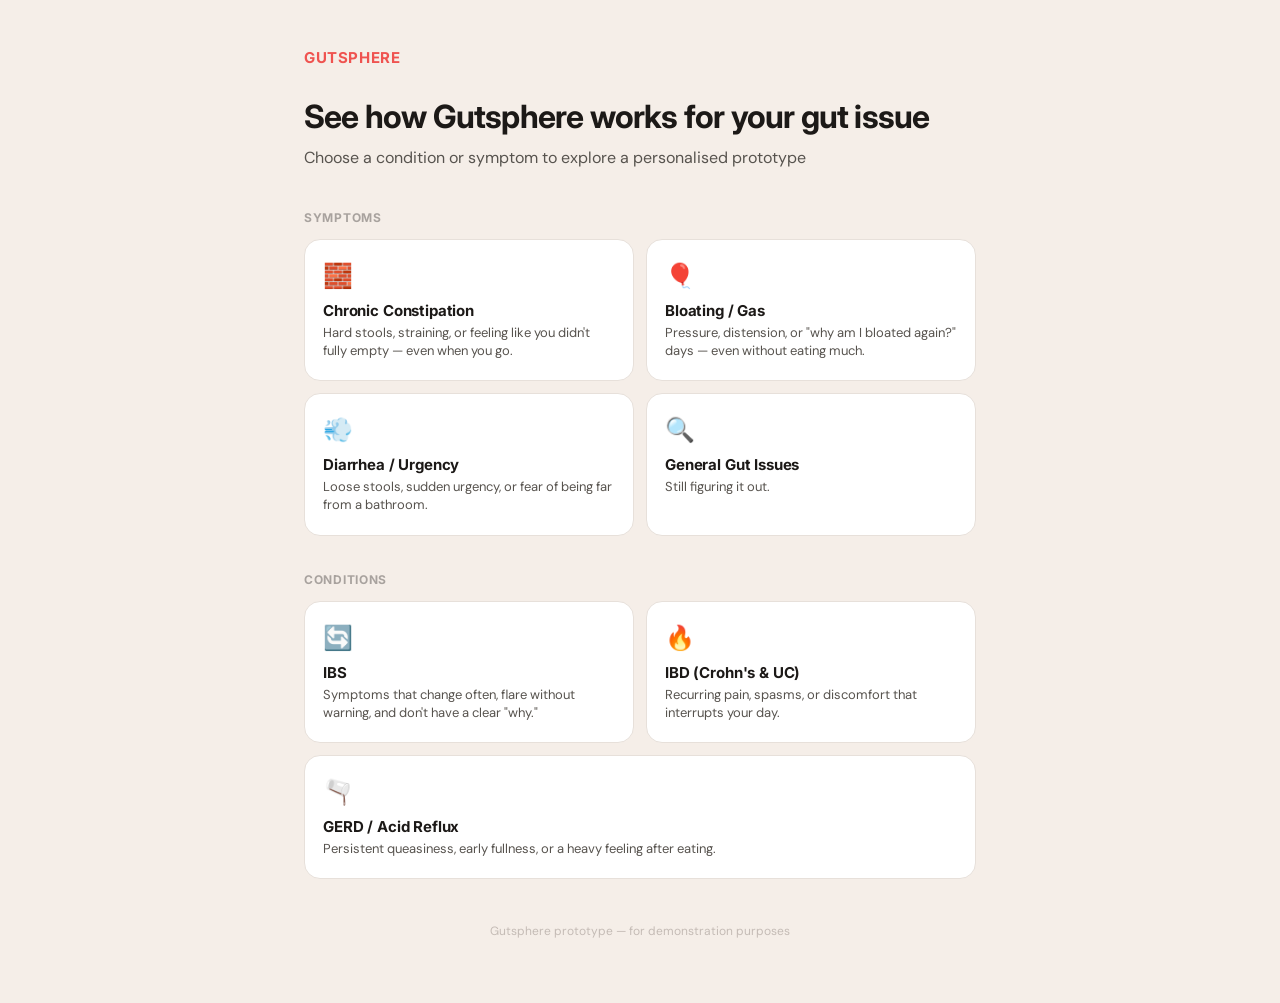
==== commit 1dd11f9e: "multi-condition routing with modular architecture Refactor monolithic index.html into folder-based r" ====
--- a/index.html
+++ b/index.html
@@ -2,1594 +2,223 @@
 <html lang="en">
 <head>
   <meta charset="UTF-8">
-  <meta name="viewport" content="width=device-width, initial-scale=1.0, maximum-scale=1.0, user-scalable=no">
-  <title>Gutsphere — Prototype</title>
+  <meta name="viewport" content="width=device-width, initial-scale=1.0">
+  <title>Gutsphere — Prototype Directory</title>
   <link rel="preconnect" href="https://fonts.googleapis.com">
   <link href="https://fonts.googleapis.com/css2?family=DM+Sans:ital,wght@0,400;0,500;0,600;0,700;1,400&family=Inter:wght@400;500;600;700&display=swap" rel="stylesheet">
+  <link rel="stylesheet" href="shared/styles.css">
   <style>
-/* Gutsphere Design System — CSS v2 */
-*,*::before,*::after{box-sizing:border-box;margin:0;padding:0}
-:root{
-  --coral:#EF5350;--coral-glow:rgba(239,83,80,.07);--coral-light:rgba(239,83,80,.14);
-  --white:#FFFFFF;--sand:#F5EEE8;--sand-light:#FAF6F2;--warm-cream:#FFFAF7;
-  --border:#E7E0DA;--border-hover:#D4CCC5;
-  --text-primary:#1C1917;--text-secondary:#57534E;--text-muted:#A8A29E;--text-hint:#C4BBB5;
-  --green:#2E7D32;
-  --font-d:'Inter',-apple-system,'SF Pro Display',sans-serif;
-  --font-b:'DM Sans',-apple-system,sans-serif;
-  --page-px:24px;--safe-bottom:32px;
-  --ease-out:cubic-bezier(.4,0,.2,1);--ease-bounce:cubic-bezier(.34,1.56,.64,1);
-}
-html,body{font-family:var(--font-b);background:var(--sand);color:var(--text-primary);overflow:hidden;height:100dvh;-webkit-font-smoothing:antialiased}
-
-/* Shell */
-.shell{width:100%;max-width:430px;height:100dvh;margin:0 auto;position:relative;overflow:hidden;background:linear-gradient(180deg,var(--white) 0%,var(--warm-cream) 100%);display:flex;flex-direction:column}
-
-/* Header */
-.header{flex-shrink:0;z-index:20;background:rgba(255,255,255,.92);backdrop-filter:blur(20px) saturate(180%);-webkit-backdrop-filter:blur(20px) saturate(180%);padding:10px var(--page-px) 10px;border-bottom:1px solid var(--border)}
-.header-status{display:flex;align-items:center;justify-content:space-between;font-size:11px;font-weight:600;color:var(--text-primary);margin-bottom:8px;padding:0 2px}
-.header-row{display:flex;align-items:center;justify-content:space-between;gap:12px}
-.header-title{flex:1;text-align:center;font-family:var(--font-d);font-size:17px;font-weight:600;letter-spacing:-.02em;color:var(--text-primary)}
-.header-icon{width:36px;height:36px;border-radius:50%;border:1px solid var(--border);background:var(--white);display:flex;align-items:center;justify-content:center;cursor:pointer;transition:border-color .2s,transform .15s;position:relative;flex-shrink:0;color:var(--text-secondary)}
-.header-icon:active{transform:scale(.92)}
-.header-icon svg{width:18px;height:18px}
-.badge{position:absolute;top:-3px;right:-3px;min-width:16px;height:16px;border-radius:8px;background:var(--coral);color:var(--white);font-size:10px;font-weight:700;display:flex;align-items:center;justify-content:center;padding:0 4px;border:2px solid var(--white)}
-.header-left{min-width:36px}
-.header-right{display:flex;align-items:center;gap:8px;min-width:36px;justify-content:flex-end}
-
-/* Avatar */
-.avatar-sm{width:36px;height:36px;border-radius:50%;background:var(--coral-glow);border:1.5px solid var(--coral-light);display:flex;align-items:center;justify-content:center;font-size:12px;font-weight:700;color:var(--coral);cursor:pointer;transition:transform .15s}
-.avatar-sm:active{transform:scale(.92)}
-.avatar-lg{width:52px;height:52px;border-radius:16px;background:var(--coral-glow);border:1.5px solid var(--coral-light);display:flex;align-items:center;justify-content:center;font-size:15px;font-weight:700;color:var(--coral);flex-shrink:0}
-
-/* Content */
-.content{flex:1;overflow-y:auto;overflow-x:hidden;-webkit-overflow-scrolling:touch;padding-bottom:24px}
-.page{padding:var(--page-px)}
-.page-title{font-family:var(--font-d);font-size:26px;font-weight:700;letter-spacing:-.025em;color:var(--text-primary);line-height:1.15}
-.page-subtitle{font-size:14px;color:var(--text-secondary);margin-top:4px;line-height:1.45}
-
-/* Cards */
-.card{background:var(--white);border-radius:16px;padding:16px;margin-bottom:10px;border:1px solid var(--border);transition:border-color .3s,box-shadow .3s,transform .2s}
-.card.interactive{cursor:pointer}
-.card.interactive:hover{border-color:var(--border-hover);transform:translateY(-1px);box-shadow:0 4px 12px rgba(0,0,0,.05)}
-.card.interactive:active{transform:scale(.985)}
-.card.hl{border-color:var(--coral);box-shadow:0 0 0 3px rgba(239,83,80,.12)}
-.card.coral-fill{background:var(--coral);border-color:var(--coral);color:var(--white)}
-.card.dark{background:var(--text-primary);border-color:var(--text-primary);color:var(--white)}
-.card.coral-glow-bg{background:var(--coral-glow);border-color:var(--coral-light)}
-.card-header{display:flex;align-items:flex-start;justify-content:space-between;gap:12px}
-.card-title{font-size:14px;font-weight:700;color:var(--text-primary)}
-.card-subtitle{font-size:13px;color:var(--text-secondary);margin-top:4px;line-height:1.4}
-.card.dark .card-title,.card.coral-fill .card-title{color:var(--white)}
-.card.dark .card-subtitle{color:rgba(255,255,255,.6)}
-.card.coral-fill .card-subtitle{color:rgba(255,255,255,.85)}
-
-/* Chips */
-.chip{display:inline-flex;align-items:center;padding:4px 10px;border-radius:6px;font-size:11px;font-weight:600;white-space:nowrap}
-.chip.coral{background:var(--coral-glow);color:var(--coral)}
-.chip.amber{background:#FEF3C7;color:#92400E}
-.chip.green{background:#D1FAE5;color:#065F46}
-.chip.sky{background:rgba(56,189,248,.12);color:#0369A1}
-
-/* Rows */
-.row{display:flex;align-items:center;gap:12px;padding:10px 4px;border-radius:12px;cursor:pointer;transition:background .12s}
-.row:hover{background:var(--sand-light)}
-.row:active{background:var(--sand)}
-.row-icon{width:40px;height:40px;border-radius:12px;background:var(--sand-light);display:flex;align-items:center;justify-content:center;flex-shrink:0;color:var(--text-secondary)}
-.row-icon svg{width:18px;height:18px}
-.row-icon.coral-bg{background:var(--coral-glow);color:var(--coral)}
-.row-icon.green-bg{background:#D1FAE5;color:var(--green)}
-.row-icon.amber-bg{background:#FEF3C7;color:#92400E}
-.row-icon.sky-bg{background:rgba(56,189,248,.12);color:#0369A1}
-.row-body{flex:1;min-width:0}
-.row-title{font-size:14px;font-weight:500;color:var(--text-primary);overflow:hidden;text-overflow:ellipsis;white-space:nowrap}
-.row-subtitle{font-size:12px;color:var(--text-muted);margin-top:2px;overflow:hidden;text-overflow:ellipsis;white-space:nowrap}
-.row-chevron{color:var(--text-hint);flex-shrink:0}
-.row-chevron svg{width:16px;height:16px}
-.row-meta{font-size:11px;color:var(--text-hint);font-weight:500;flex-shrink:0}
-
-/* Segments */
-.segments{display:flex;gap:6px;overflow-x:auto;padding:0 0 8px;margin-bottom:8px;scrollbar-width:none;position:relative;-webkit-mask-image:linear-gradient(to right, black 85%, transparent 100%);mask-image:linear-gradient(to right, black 85%, transparent 100%)}
-.segments::-webkit-scrollbar{display:none}
-.segments.scrolled-end{-webkit-mask-image:none;mask-image:none}
-.segments.scrolled-mid{-webkit-mask-image:linear-gradient(to right, transparent 0%, black 5%, black 85%, transparent 100%);mask-image:linear-gradient(to right, transparent 0%, black 5%, black 85%, transparent 100%)}
-.seg{padding:8px 14px;border-radius:20px;font-size:13px;font-weight:500;white-space:nowrap;cursor:pointer;transition:background .2s,color .2s;border:none;background:var(--sand-light);color:var(--text-secondary);font-family:var(--font-b)}
-.seg:hover{background:var(--sand)}
-.seg.active{background:var(--coral);color:var(--white);font-weight:600}
-
-/* Sub-segment pills (nested inside a panel) — subtler than top-level */
-.seg-panel .seg.active{background:var(--coral-glow);color:var(--coral)}
-
-/* Bottom Nav */
-.bottom-nav{flex-shrink:0;z-index:20;background:rgba(255,255,255,.95);backdrop-filter:blur(24px) saturate(180%);-webkit-backdrop-filter:blur(24px) saturate(180%);padding:4px 6px 8px;border-top:.5px solid rgba(0,0,0,.08)}
-.bottom-nav-inner{display:grid;grid-template-columns:repeat(5,1fr);gap:2px}
-.nav-tab{display:flex;flex-direction:column;align-items:center;justify-content:center;gap:3px;padding:8px 6px 4px;cursor:pointer;border:none;background:transparent;transition:background .25s,color .2s,transform .15s,box-shadow .25s;color:#78716C;font-family:var(--font-b);border-radius:16px}
-.nav-tab:active{transform:scale(.92)}
-.nav-tab svg{width:22px;height:22px;stroke-width:1.8}
-.nav-tab .nav-label{font-size:10px;font-weight:600}
-.nav-tab.active{background:rgba(245,238,232,.85);color:var(--coral);box-shadow:0 1px 4px rgba(0,0,0,.04),inset 0 1px 0 rgba(255,255,255,.7)}
-.nav-tab.active svg{stroke-width:2.2}
-.nav-tab.active .nav-label{font-weight:700}
-
-/* FAB */
-.fab{position:absolute;bottom:72px;right:20px;z-index:20;width:52px;height:52px;border-radius:50%;background:var(--coral);color:var(--white);border:none;cursor:pointer;display:flex;align-items:center;justify-content:center;box-shadow:0 4px 16px rgba(239,83,80,.35),0 2px 6px rgba(0,0,0,.1);transition:transform .25s var(--ease-bounce)}
-.fab:hover{transform:scale(1.06)}
-.fab:active{transform:scale(.9)}
-.fab svg{width:24px;height:24px;stroke-width:2.2}
-
-/* Sheet */
-.sheet-overlay{position:absolute;inset:0;z-index:30;background:rgba(28,25,23,.3);backdrop-filter:blur(2px);display:flex;align-items:flex-end;opacity:0;pointer-events:none;transition:opacity .25s ease}
-.sheet-overlay.open{opacity:1;pointer-events:auto}
-.sheet-panel{width:100%;background:var(--white);border-radius:24px 24px 0 0;border-top:1px solid var(--border);padding:12px var(--page-px) var(--safe-bottom);box-shadow:0 -8px 40px rgba(0,0,0,.12);transform:translateY(100%);transition:transform .35s var(--ease-out);max-height:80vh;overflow-y:auto}
-.sheet-overlay.open .sheet-panel{transform:translateY(0)}
-.sheet-handle{width:40px;height:4px;border-radius:2px;background:var(--border);margin:0 auto 16px}
-.sheet-header{display:flex;align-items:center;justify-content:space-between;margin-bottom:16px}
-.sheet-title{font-family:var(--font-d);font-size:18px;font-weight:600;color:var(--text-primary)}
-
-/* Buttons */
-.btn{width:100%;padding:14px;border-radius:16px;background:var(--coral);color:var(--white);font-family:var(--font-b);font-size:15px;font-weight:600;border:none;cursor:pointer;transition:transform .15s;text-align:center}
-.btn:active{transform:scale(.97)}
-.btn-outline{background:var(--white);color:var(--coral);border:1.5px solid var(--coral)}
-.btn-sm{padding:8px 16px;font-size:13px;width:auto;border-radius:20px}
-
-/* Group Labels */
-.group-label{font-size:11px;font-weight:600;text-transform:uppercase;letter-spacing:.06em;color:var(--text-hint);margin-bottom:8px;margin-top:16px;padding:0 2px}
-.group-label:first-child{margin-top:0}
-
-/* Quick Add Grid */
-.quick-grid{display:grid;grid-template-columns:repeat(3,1fr);gap:8px}
-.quick-item{display:flex;flex-direction:column;align-items:center;gap:8px;padding:14px 8px;border-radius:16px;border:1px solid var(--border);background:var(--white);cursor:pointer;transition:border-color .2s,transform .15s,background .15s}
-.quick-item:hover{border-color:var(--coral-light);background:var(--coral-glow)}
-.quick-item:active{transform:scale(.95)}
-.quick-item .qi-icon{width:40px;height:40px;border-radius:12px;background:var(--sand-light);display:flex;align-items:center;justify-content:center;color:var(--text-secondary)}
-.quick-item .qi-icon svg{width:20px;height:20px}
-.quick-item .qi-label{font-size:11px;font-weight:500;color:var(--text-secondary);text-align:center}
-
-/* Guide List (Chat) */
-.guide-row{display:flex;align-items:center;gap:12px;padding:12px;border-radius:14px;cursor:pointer;transition:background .12s;margin-bottom:2px}
-.guide-row:hover{background:var(--sand-light)}
-.guide-row:active{background:var(--sand)}
-.guide-avatar{width:44px;height:44px;border-radius:50%;display:flex;align-items:center;justify-content:center;flex-shrink:0}
-.guide-avatar svg{width:20px;height:20px}
-.guide-avatar.neutral{background:var(--sand-light);color:var(--text-secondary)}
-.guide-avatar.coral{background:var(--coral-glow);color:var(--coral)}
-.guide-avatar.green{background:#D1FAE5;color:var(--green)}
-.guide-avatar.sky{background:rgba(56,189,248,.12);color:#0369A1}
-.guide-avatar.amber{background:#FEF3C7;color:#92400E}
-.guide-avatar.purple{background:rgba(139,92,246,.1);color:#7C3AED}
-.guide-avatar.rose{background:rgba(244,63,94,.08);color:#E11D48}
-.guide-body{flex:1;min-width:0}
-.guide-name{font-size:14px;font-weight:600;color:var(--text-primary)}
-.guide-desc{font-size:12px;color:var(--text-muted);margin-top:2px;line-height:1.35}
-
-/* Chat thread */
-.prompt-chips{display:flex;flex-wrap:wrap;gap:6px;margin-bottom:12px}
-.prompt-chip{padding:8px 12px;border-radius:20px;font-size:12px;font-weight:500;color:var(--text-secondary);background:var(--sand-light);border:1px solid var(--border);cursor:pointer;transition:background .15s,border-color .15s}
-.prompt-chip:hover{background:var(--coral-glow);border-color:var(--coral-light);color:var(--coral)}
-.chat-bubbles{display:flex;flex-direction:column;gap:10px}
-.bubble{max-width:82%;padding:12px 16px;border-radius:20px;font-size:14px;line-height:1.45}
-.bubble.user{align-self:flex-end;background:var(--coral);color:var(--white);border-bottom-right-radius:6px}
-.bubble.assistant{align-self:flex-start;background:var(--white);color:var(--text-secondary);border:1px solid var(--border);border-bottom-left-radius:6px}
-.chat-input-bar{display:flex;align-items:center;gap:8px;padding:6px 6px 6px 14px;border-radius:24px;border:1px solid var(--border);background:var(--white);margin-top:16px}
-.chat-input-bar input{flex:1;border:none;outline:none;font-family:var(--font-b);font-size:14px;color:var(--text-primary);background:transparent}
-.chat-input-bar input::placeholder{color:var(--text-hint)}
-.chat-send{width:34px;height:34px;border-radius:50%;background:var(--coral);color:var(--white);border:none;cursor:pointer;display:flex;align-items:center;justify-content:center;transition:transform .15s}
-.chat-send:active{transform:scale(.9)}
-.chat-send svg{width:16px;height:16px}
-
-/* Detail grid / info / question */
-.detail-grid{display:grid;grid-template-columns:1fr 1fr;gap:8px;margin-top:12px}
-.detail-cell{padding:12px;border-radius:12px;background:var(--sand-light)}
-.detail-cell-label{font-size:11px;font-weight:500;color:var(--text-muted)}
-.detail-cell-value{font-size:14px;font-weight:600;color:var(--text-primary);margin-top:4px}
-.info-box{padding:12px 14px;border-radius:12px;font-size:13px;line-height:1.45;margin-top:12px}
-.info-box.amber{background:#FEF3C7;color:#92400E}
-.info-box.coral-soft{background:var(--coral-glow);color:var(--coral)}
-.question-item{padding:12px 14px;border-radius:12px;background:var(--sand-light);font-size:14px;color:var(--text-secondary);line-height:1.4}
-.question-item+.question-item{margin-top:8px}
-.placeholder{padding:20px;border-radius:16px;background:var(--sand-light);color:var(--text-muted);font-size:13px;text-align:center;line-height:1.5}
-
-/* Profile */
-.profile-header{display:flex;align-items:center;gap:14px}
-.profile-name{font-family:var(--font-d);font-size:18px;font-weight:600;color:var(--text-primary)}
-.profile-desc{font-size:13px;color:var(--text-muted);margin-top:2px}
-
-/* Today feed cards */
-.feed-card{background:transparent;border-radius:12px;padding:10px 8px;margin-bottom:0;border:none;cursor:pointer;transition:background .12s,transform .15s;display:flex;align-items:center;gap:12px}
-.feed-card:hover{background:var(--sand-light)}
-.feed-card:active{transform:scale(.985)}
-.feed-icon{width:36px;height:36px;border-radius:10px;display:flex;align-items:center;justify-content:center;flex-shrink:0;background:var(--sand-light);color:var(--text-secondary)}
-.feed-icon svg{width:18px;height:18px}
-.feed-body{flex:1;min-width:0}
-.feed-title{font-size:13px;font-weight:600;color:var(--text-primary)}
-.feed-subtitle{font-size:12px;color:var(--text-muted);margin-top:2px}
-
-/* State pills */
-.state-bar{display:flex;gap:6px;flex-wrap:wrap;margin-top:10px}
-.state-pill{display:inline-flex;align-items:center;gap:5px;padding:5px 10px;border-radius:8px;font-size:11px;font-weight:500;background:var(--sand-light);color:var(--text-secondary);border:1px solid var(--border)}
-.state-pill svg{width:12px;height:12px}
-.state-pill.urgent{background:var(--coral-glow);color:var(--coral);border-color:var(--coral-light)}
-
-/* Confidence */
-.confidence-bar{display:flex;align-items:center;gap:8px;margin-top:10px}
-.confidence-track{flex:1;height:4px;border-radius:2px;background:var(--border);overflow:hidden}
-.confidence-fill{height:100%;border-radius:2px;background:var(--coral);transition:width .4s ease}
-.confidence-label{font-size:11px;font-weight:500;color:var(--text-muted);white-space:nowrap}
-
-/* Utils */
-.hidden{display:none!important}
-.flex-between{display:flex;align-items:center;justify-content:space-between}
-.mt-4{margin-top:16px}.mt-3{margin-top:12px}.mt-2{margin-top:8px}.mb-3{margin-bottom:12px}
-.gap-sm{height:8px}.gap-md{height:14px}.gap-lg{height:20px}
-.space-y>*+*{margin-top:4px}
-
-/* Pattern chart placeholder */
-.mini-chart{display:flex;align-items:flex-end;gap:3px;height:48px;padding:8px 0}
-.mini-chart .bar{flex:1;border-radius:3px 3px 0 0;background:var(--coral-light);transition:height .4s ease;min-width:0}
-.mini-chart .bar.active{background:var(--coral)}
-.mini-chart .bar.muted{background:var(--border)}
-
-/* Signal summary row */
-.signal-row{display:flex;align-items:center;gap:10px;padding:8px 12px;border-radius:10px;background:var(--sand-light);margin-bottom:6px}
-.signal-dot{width:8px;height:8px;border-radius:50%;flex-shrink:0}
-.signal-dot.coral{background:var(--coral)}
-.signal-dot.amber{background:#F59E0B}
-.signal-dot.green{background:var(--green)}
-.signal-dot.muted{background:var(--text-hint)}
-.signal-label{font-size:13px;color:var(--text-secondary);flex:1}
-.signal-value{font-size:13px;font-weight:600;color:var(--text-primary)}
-
-/* Profile care context */
-.care-context-bar{display:flex;gap:8px;margin-top:12px;flex-wrap:wrap}
-.care-tag{display:inline-flex;align-items:center;gap:4px;padding:5px 10px;border-radius:8px;font-size:11px;font-weight:500;border:1px solid var(--border);background:var(--white);color:var(--text-secondary)}
-.care-tag svg{width:12px;height:12px}
-.care-tag.active-tag{border-color:var(--coral-light);background:var(--coral-glow);color:var(--coral)}
-
-/* Notification items */
-.notif-item{display:flex;align-items:flex-start;gap:12px;padding:12px;border-radius:14px;cursor:pointer;transition:background .12s;margin-bottom:2px;position:relative}
-.notif-item:hover{background:var(--sand-light)}
-.notif-item:active{background:var(--sand)}
-.notif-icon{width:40px;height:40px;border-radius:12px;display:flex;align-items:center;justify-content:center;flex-shrink:0;background:var(--sand-light);color:var(--text-secondary)}
-.notif-icon svg{width:18px;height:18px}
-.notif-body{flex:1;min-width:0}
-.notif-title{font-size:14px;font-weight:500;color:var(--text-primary)}
-.notif-sub{font-size:12px;color:var(--text-muted);margin-top:2px;line-height:1.35}
-.notif-time{font-size:11px;color:var(--text-hint);margin-top:4px}
-.notif-unread{position:absolute;top:14px;left:6px;width:6px;height:6px;border-radius:50%;background:var(--coral)}
-.notif-urgent{border-left:3px solid var(--coral);padding-left:9px}
-.time-group{font-size:11px;font-weight:600;text-transform:uppercase;letter-spacing:.05em;color:var(--text-hint);padding:12px 12px 6px;margin-top:4px}
-
-/* Guided exercise preview */
-.guided-card{display:flex;align-items:center;gap:14px;padding:14px;border-radius:14px;border:1px solid var(--border);background:var(--white);cursor:pointer;transition:border-color .2s,transform .15s;margin-bottom:8px}
-.guided-card:hover{border-color:var(--coral-light);transform:translateY(-1px)}
-.guided-card:active{transform:scale(.985)}
-.guided-icon{width:48px;height:48px;border-radius:14px;display:flex;align-items:center;justify-content:center;flex-shrink:0;background:var(--sand-light);color:var(--text-secondary)}
-.guided-icon svg{width:22px;height:22px}
-.guided-body{flex:1;min-width:0}
-.guided-name{font-size:14px;font-weight:600;color:var(--text-primary)}
-.guided-meta{font-size:12px;color:var(--text-muted);margin-top:2px}
-.guided-tag{display:inline-flex;align-items:center;gap:3px;padding:3px 8px;border-radius:6px;font-size:10px;font-weight:600;background:var(--sand-light);color:var(--text-muted);margin-top:6px}
-
-/* Flare banner */
-.flare-banner{background:linear-gradient(135deg,#FEF2F2 0%,#FFF7ED 100%);border:1.5px solid #FECACA;border-radius:16px;padding:16px;margin-bottom:10px}
-.flare-banner .card-title{color:#DC2626}
-.flare-banner .card-subtitle{color:#92400E}
-
-/* Visit prep progress */
-.prep-progress{display:flex;gap:4px;margin:12px 0 4px}
-.prep-step{flex:1;height:4px;border-radius:2px;background:var(--border)}
-.prep-step.done{background:var(--coral)}
-.prep-step.active{background:var(--coral-light)}
-.prep-label{font-size:11px;color:var(--text-muted);margin-top:4px}
-
-.checklist-item{display:flex;align-items:center;gap:10px;padding:10px 12px;border-radius:10px;margin-bottom:6px;cursor:pointer;transition:background .12s}
-.checklist-item:hover{background:var(--sand-light)}
-.check-box{width:22px;height:22px;border-radius:6px;border:1.5px solid var(--border);display:flex;align-items:center;justify-content:center;flex-shrink:0;transition:background .15s,border-color .15s}
-.check-box.checked{background:var(--coral);border-color:var(--coral)}
-.check-box.checked svg{stroke:#fff}
-.check-box svg{width:14px;height:14px;stroke:transparent;stroke-width:2.5}
-.check-label{font-size:13px;color:var(--text-secondary);flex:1}
-.check-label.done{text-decoration:line-through;color:var(--text-hint)}
-
-/* Clinical timeline */
-.timeline-item{display:flex;gap:12px;padding:4px 0;position:relative}
-.timeline-dot-col{display:flex;flex-direction:column;align-items:center;width:20px;flex-shrink:0}
-.timeline-dot{width:10px;height:10px;border-radius:50%;border:2px solid var(--border);background:var(--white);z-index:1}
-.timeline-dot.active{border-color:var(--coral);background:var(--coral)}
-.timeline-dot.done{border-color:var(--green);background:var(--green)}
-.timeline-line{width:2px;flex:1;background:var(--border);margin:2px 0}
-.timeline-body{flex:1;padding-bottom:16px}
-.timeline-title{font-size:13px;font-weight:600;color:var(--text-primary)}
-.timeline-sub{font-size:12px;color:var(--text-muted);margin-top:2px}
-
-/* Report card (repeated from patterns for care) */
-.report-card{background:var(--white);border:1.5px solid var(--border);border-radius:16px;padding:16px;margin-bottom:10px;cursor:pointer;transition:border-color .2s,transform .15s,box-shadow .15s}
-.report-card:hover{border-color:var(--coral-light);transform:translateY(-1px);box-shadow:0 4px 12px rgba(0,0,0,.05)}
-.report-card:active{transform:scale(.985)}
-.report-card .report-badge{display:inline-flex;align-items:center;gap:4px;padding:4px 8px;border-radius:6px;font-size:10px;font-weight:600;text-transform:uppercase;letter-spacing:.04em}
-.report-ready{background:#D1FAE5;color:#065F46}
-.report-draft{background:#FEF3C7;color:#92400E}
-
-/* Contributing factors */
-.factor-row{display:flex;align-items:center;gap:10px;padding:10px 12px;border-radius:12px;background:var(--sand-light);margin-bottom:6px}
-.factor-icon{width:28px;height:28px;border-radius:8px;display:flex;align-items:center;justify-content:center;flex-shrink:0}
-.factor-icon svg{width:14px;height:14px}
-.factor-body{flex:1;min-width:0}
-.factor-name{font-size:13px;font-weight:500;color:var(--text-primary)}
-.factor-strength{font-size:11px;color:var(--text-muted);margin-top:1px}
-.factor-bar{width:48px;height:4px;border-radius:2px;background:var(--border);overflow:hidden;flex-shrink:0}
-.factor-bar-fill{height:100%;border-radius:2px}
-
-/* Page transition */
-.screen{transition:opacity .25s ease,transform .25s ease}
-.screen.entering{animation:screenIn .3s ease forwards}
-@keyframes screenIn{from{opacity:0;transform:translateX(12px)}to{opacity:1;transform:translateX(0)}}
-
-/* FAB rotation */
-.fab.open svg{transform:rotate(45deg);transition:transform .25s var(--ease-bounce)}
-.fab svg{transition:transform .25s var(--ease-bounce)}
-
-/* List stagger helper (applied via JS) */
-.stagger-item{opacity:0;transform:translateY(8px);transition:opacity .3s ease,transform .3s ease}
-.stagger-item.visible{opacity:1;transform:translateY(0)}
-
-/* Scroll reveal */
-.reveal{opacity:0;transform:translateY(12px);transition:opacity .4s ease,transform .4s ease}
-.reveal.shown{opacity:1;transform:translateY(0)}
-
-/* Card press feedback (enhanced) */
-.feed-card:active,.guided-card:active,.report-card:active,.notif-item:active{transform:scale(.975)!important}
-
-/* Animations */
-@keyframes fadeInUp{from{opacity:0;transform:translateY(12px)}to{opacity:1;transform:translateY(0)}}
-.anim{animation:fadeInUp .35s ease forwards}
-.anim-1{animation-delay:.04s;opacity:0}.anim-2{animation-delay:.08s;opacity:0}.anim-3{animation-delay:.12s;opacity:0}
-.anim-4{animation-delay:.16s;opacity:0}.anim-5{animation-delay:.2s;opacity:0}.anim-6{animation-delay:.24s;opacity:0}
-.anim-7{animation-delay:.28s;opacity:0}.anim-8{animation-delay:.32s;opacity:0}
-
-/* ===== PHASE 9: FINAL POLISH ===== */
-
-/* iOS-style status bar */
-.header-status{
-  font-family:var(--font-d);
-  letter-spacing:.01em;
-}
-.header-status .status-time{font-weight:600;font-size:15px}
-.header-status .status-icons{display:flex;align-items:center;gap:4px}
-.header-status .status-icons svg{width:14px;height:14px}
-
-/* Touch target enforcement: min 44px */
-.row{min-height:48px}
-.nav-tab{min-height:44px;min-width:44px}
-.header-icon{min-width:36px;min-height:36px}
-.seg{min-height:36px}
-.quick-item{min-height:72px}
-.guide-row{min-height:56px}
-.checklist-item{min-height:44px}
-.feed-card{min-height:56px}
-.notif-item{min-height:56px}
-.guided-card{min-height:64px}
-
-/* Empty state */
-.empty-state{display:flex;flex-direction:column;align-items:center;justify-content:center;padding:40px 24px;text-align:center}
-.empty-state-icon{width:48px;height:48px;border-radius:16px;background:var(--sand-light);display:flex;align-items:center;justify-content:center;margin-bottom:12px;color:var(--text-hint)}
-.empty-state-icon svg{width:24px;height:24px}
-.empty-state-title{font-family:var(--font-d);font-size:16px;font-weight:600;color:var(--text-primary);margin-bottom:4px}
-.empty-state-desc{font-size:13px;color:var(--text-muted);line-height:1.45;max-width:260px}
-
-/* Typography audit — tighter section titles in pages */
-.page-title{margin-bottom:0}
-.page-subtitle{margin-bottom:0}
-
-/* Card inner spacing consistency */
-.card .card-title+.card-subtitle{margin-top:3px}
-.card .space-y>*+*{margin-top:2px}
-
-/* Better segment spacing after subtitle */
-.page>.segments:first-of-type{margin-top:0}
-
-/* Bottom safe area: proper home indicator space */
-.bottom-nav{padding-bottom:max(22px,env(safe-area-inset-bottom))}
-
-/* Frosted header — slightly more opaque on scroll */
-.header{transition:background .2s ease}
-
-/* Smooth scrollbar (desktop preview) */
-.content{scrollbar-width:thin;scrollbar-color:var(--border) transparent}
-.content::-webkit-scrollbar{width:4px}
-.content::-webkit-scrollbar-track{background:transparent}
-.content::-webkit-scrollbar-thumb{background:var(--border);border-radius:2px}
-
-/* Row separator: very subtle bottom border for dense lists */
-.card .row+.row{border-top:1px solid rgba(0,0,0,.03)}
-
-/* Feed card left accent bar */
-.feed-card.accent-coral{border-left:3px solid var(--coral);padding-left:13px}
-.feed-card.accent-amber{border-left:3px solid #F59E0B;padding-left:13px}
-.feed-card.accent-green{border-left:3px solid var(--green);padding-left:13px}
-.feed-card.accent-sky{border-left:3px solid #0EA5E9;padding-left:13px}
-
-/* Placeholder image-like area (for future chart/image slots) */
-.chart-placeholder{width:100%;height:120px;border-radius:12px;background:linear-gradient(135deg,var(--sand-light) 0%,var(--sand) 100%);display:flex;align-items:center;justify-content:center;color:var(--text-hint);font-size:12px;margin-top:8px}
-
-/* Print-friendly (for Visit Prep export) */
-@media print{
-  .bottom-nav,.fab,.header,.sheet-overlay{display:none!important}
-  .shell{max-width:100%;height:auto;overflow:visible}
-  .content{overflow:visible;padding-bottom:0}
-  .card{break-inside:avoid;box-shadow:none;border:1px solid #ddd}
-}
-
-
-</style>
+    /* Override shell defaults for full-width landing page */
+    html, body {
+      overflow: auto;
+      height: auto;
+      min-height: 100dvh;
+      background: var(--sand);
+    }
+
+    .landing {
+      max-width: 720px;
+      margin: 0 auto;
+      padding: 48px 24px 64px;
+    }
+
+    /* Brand */
+    .brand {
+      font-family: var(--font-d);
+      font-size: 15px;
+      font-weight: 700;
+      letter-spacing: .04em;
+      text-transform: uppercase;
+      color: var(--coral);
+      margin-bottom: 32px;
+    }
+
+    /* Hero */
+    .hero-tagline {
+      font-family: var(--font-d);
+      font-size: 32px;
+      font-weight: 700;
+      letter-spacing: -.025em;
+      line-height: 1.15;
+      color: var(--text-primary);
+      margin-bottom: 10px;
+    }
+
+    .hero-subtitle {
+      font-size: 16px;
+      color: var(--text-secondary);
+      line-height: 1.5;
+      margin-bottom: 40px;
+    }
+
+    /* Section labels */
+    .section-label {
+      font-family: var(--font-d);
+      font-size: 12px;
+      font-weight: 700;
+      letter-spacing: .06em;
+      text-transform: uppercase;
+      color: var(--text-muted);
+      margin-bottom: 14px;
+    }
+
+    /* Card grid */
+    .card-grid {
+      display: grid;
+      grid-template-columns: 1fr 1fr;
+      gap: 12px;
+      margin-bottom: 36px;
+    }
+
+    .condition-card {
+      display: block;
+      text-decoration: none;
+      background: var(--white);
+      border: 1px solid var(--border);
+      border-radius: 16px;
+      padding: 20px 18px;
+      transition: border-color .2s var(--ease-out),
+                  box-shadow .2s var(--ease-out),
+                  transform .15s var(--ease-out);
+      cursor: pointer;
+    }
+
+    .condition-card:hover {
+      border-color: var(--coral);
+      box-shadow: 0 4px 16px rgba(239,83,80,.1);
+      transform: translateY(-2px);
+    }
+
+    .condition-card:active {
+      transform: scale(.98);
+    }
+
+    .condition-card .card-icon {
+      font-size: 24px;
+      margin-bottom: 10px;
+    }
+
+    .condition-card .card-name {
+      font-family: var(--font-d);
+      font-size: 15px;
+      font-weight: 700;
+      color: var(--text-primary);
+      letter-spacing: -.01em;
+      margin-bottom: 4px;
+    }
+
+    .condition-card .card-desc {
+      font-size: 13px;
+      color: var(--text-secondary);
+      line-height: 1.4;
+    }
+
+    /* Full-width card variant for odd last item */
+    .condition-card.full-width {
+      grid-column: 1 / -1;
+    }
+
+    /* Footer */
+    .landing-footer {
+      text-align: center;
+      font-size: 12px;
+      color: var(--text-hint);
+      padding-top: 8px;
+    }
+
+    /* Responsive: single column on narrow screens */
+    @media (max-width: 520px) {
+      .landing {
+        padding: 32px 20px 48px;
+      }
+
+      .hero-tagline {
+        font-size: 26px;
+      }
+
+      .hero-subtitle {
+        font-size: 15px;
+      }
+
+      .card-grid {
+        grid-template-columns: 1fr;
+      }
+
+      .condition-card.full-width {
+        grid-column: auto;
+      }
+    }
+  </style>
 </head>
 <body>
-<div class="shell" id="app">
-
-  <!-- HEADER -->
-  <div class="header" id="header">
-    <div class="header-row">
-      <div class="header-left" id="header-left"><div class="avatar-sm" onclick="nav('profile')">BM</div></div>
-      <div class="header-title" id="header-title">Today</div>
-      <div class="header-right" id="header-right">
-        <div class="header-icon" onclick="nav('notifications')">
-          <svg viewBox="0 0 24 24" fill="none" stroke="currentColor" stroke-width="2" stroke-linecap="round"><path d="M6 8a6 6 0 0 1 12 0c0 7 3 9 3 9H3s3-2 3-9"/><path d="M10.3 21a1.94 1.94 0 0 0 3.4 0"/></svg>
-          <span class="badge">2</span>
-        </div>
-      </div>
-    </div>
+
+<div class="landing">
+
+  <!-- Brand -->
+  <div class="brand">Gutsphere</div>
+
+  <!-- Hero -->
+  <h1 class="hero-tagline">See how Gutsphere works for your gut issue</h1>
+  <p class="hero-subtitle">Choose a condition or symptom to explore a personalised prototype</p>
+
+  <!-- Symptoms -->
+  <div class="section-label">Symptoms</div>
+  <div class="card-grid">
+
+    <a href="/constipation/" class="condition-card">
+      <div class="card-icon">🧱</div>
+      <div class="card-name">Chronic Constipation</div>
+      <div class="card-desc">Hard stools, straining, or feeling like you didn't fully empty — even when you go.</div>
+    </a>
+
+    <a href="/bloating/" class="condition-card">
+      <div class="card-icon">🎈</div>
+      <div class="card-name">Bloating / Gas</div>
+      <div class="card-desc">Pressure, distension, or "why am I bloated again?" days — even without eating much.</div>
+    </a>
+
+    <a href="/diarrhea/" class="condition-card">
+      <div class="card-icon">💨</div>
+      <div class="card-name">Diarrhea / Urgency</div>
+      <div class="card-desc">Loose stools, sudden urgency, or fear of being far from a bathroom.</div>
+    </a>
+
+    <a href="/general/" class="condition-card">
+      <div class="card-icon">🔍</div>
+      <div class="card-name">General Gut Issues</div>
+      <div class="card-desc">Still figuring it out.</div>
+    </a>
+
   </div>
 
-  <!-- CONTENT -->
-  <div class="content" id="content">
-
-    <!-- ========== TODAY ========== -->
-    <div class="page screen" id="screen-today">
-      <div class="page-title anim">Good morning, Bimal</div>
-      <div class="page-subtitle anim anim-1">Diagnosis investigation · Here's what matters now.</div>
-      <div class="state-bar anim anim-2">
-        <div class="state-pill"><svg viewBox="0 0 24 24" fill="none" stroke="currentColor" stroke-width="2" stroke-linecap="round" style="width:12px;height:12px"><path d="M22 12h-2.48a2 2 0 0 0-1.93 1.46l-2.35 8.36a.25.25 0 0 1-.48 0L9.24 2.18a.25.25 0 0 0-.48 0l-2.35 8.36A2 2 0 0 1 4.49 12H2"/></svg> 2 of 5 signals</div>
-        <div class="state-pill urgent"><svg viewBox="0 0 24 24" fill="none" stroke="currentColor" stroke-width="2" stroke-linecap="round" style="width:12px;height:12px"><path d="M8 2v4M16 2v4"/><rect width="18" height="18" x="3" y="4" rx="2"/><path d="M3 10h18"/></svg> Visit in 3 days</div>
-        <div class="state-pill">Visit prep active</div>
-      </div>
-      <div class="gap-lg"></div>
-
-      <!-- Top Priority -->
-      <div class="card coral-fill anim anim-3" style="cursor:pointer" onclick="nav('track');setSegment('track','quick');openSheet('symptom')">
-        <div class="card-header">
-          <div>
-            <div class="card-title" style="color:#fff;font-size:15px">Top priority</div>
-            <div class="card-subtitle" style="color:rgba(255,255,255,.88)">Log symptoms after meals today to reduce uncertainty and strengthen pattern confidence.</div>
-          </div>
-          <div style="font-size:20px;opacity:.8">✦</div>
-        </div>
-        <div class="mt-3"><button class="btn btn-sm" style="background:#fff;color:var(--coral);width:auto">Do this now</button></div>
-      </div>
-
-      <!-- Ranked Care Feed -->
-      <div class="card anim anim-4">
-        <div class="card-title" style="font-size:15px">Ranked care feed</div>
-        <div class="mt-3" style="display:flex;flex-direction:column;gap:6px">
-        <div class="feed-card" onclick="nav('track');openSheet('symptom')">
-          <div class="feed-icon"><svg viewBox="0 0 24 24" fill="none" stroke="currentColor" stroke-width="2" stroke-linecap="round" style="width:18px;height:18px"><path d="M14 4v10.54a4 4 0 1 1-4 0V4a2 2 0 0 1 4 0Z"/></svg></div>
-          <div class="feed-body"><div class="feed-title">Must do today</div><div class="feed-subtitle">Log symptoms to strengthen today's signal</div></div>
-          <div class="feed-chevron"><svg viewBox="0 0 24 24" fill="none" stroke="currentColor" stroke-width="2" stroke-linecap="round" style="width:14px;height:14px"><path d="m9 18 6-6-6-6"/></svg></div>
-        </div>
-        <div class="feed-card" onclick="nav('care');setSegment('care','navigation');navSub('visit')">
-          <div class="feed-icon"><svg viewBox="0 0 24 24" fill="none" stroke="currentColor" stroke-width="2" stroke-linecap="round" style="width:18px;height:18px"><circle cx="12" cy="12" r="10"/><polygon points="16.24 7.76 14.12 14.12 7.76 16.24 9.88 9.88 16.24 7.76"/></svg></div>
-          <div class="feed-body"><div class="feed-title">Continue where you left off</div><div class="feed-subtitle">Visit prep and doctor questions partially complete</div></div>
-          <div class="feed-chevron"><svg viewBox="0 0 24 24" fill="none" stroke="currentColor" stroke-width="2" stroke-linecap="round" style="width:14px;height:14px"><path d="m9 18 6-6-6-6"/></svg></div>
-        </div>
-        <div class="feed-card" onclick="nav('patterns');openPattern('compound-sequence')">
-          <div class="feed-icon"><svg viewBox="0 0 24 24" fill="none" stroke="currentColor" stroke-width="2" stroke-linecap="round" style="width:18px;height:18px"><polyline points="22 7 13.5 15.5 8.5 10.5 2 17"/><polyline points="16 7 22 7 22 13"/></svg></div>
-          <div class="feed-body"><div class="feed-title">New discovery</div><div class="feed-subtitle">A compound pattern may explain your worst mornings</div></div>
-          <div class="feed-chevron"><svg viewBox="0 0 24 24" fill="none" stroke="currentColor" stroke-width="2" stroke-linecap="round" style="width:14px;height:14px"><path d="m9 18 6-6-6-6"/></svg></div>
-        </div>
-        <div class="feed-card" onclick="nav('care');setSegment('care','self');setSegment('self','habits')">
-          <div class="feed-icon"><svg viewBox="0 0 24 24" fill="none" stroke="currentColor" stroke-width="2" stroke-linecap="round" style="width:18px;height:18px"><path d="M17.7 7.7a2.5 2.5 0 1 1 1.8 4.3H2M9.6 4.6A2 2 0 1 1 11 8H2M12.6 19.4A2 2 0 1 0 14 16H2"/></svg></div>
-          <div class="feed-body"><div class="feed-title">Guided support</div><div class="feed-subtitle">Do your 5-minute calming routine</div></div>
-          <div class="feed-chevron"><svg viewBox="0 0 24 24" fill="none" stroke="currentColor" stroke-width="2" stroke-linecap="round" style="width:14px;height:14px"><path d="m9 18 6-6-6-6"/></svg></div>
-        </div>
-        <div class="feed-card" onclick="nav('chat')">
-          <div class="feed-icon"><svg viewBox="0 0 24 24" fill="none" stroke="currentColor" stroke-width="2" stroke-linecap="round" style="width:18px;height:18px"><path d="M7.9 20A9 9 0 1 0 4 16.1L2 22Z"/></svg></div>
-          <div class="feed-body"><div class="feed-title">Chat prompt</div><div class="feed-subtitle">Ask what to track next or how to prepare</div></div>
-          <div class="feed-chevron"><svg viewBox="0 0 24 24" fill="none" stroke="currentColor" stroke-width="2" stroke-linecap="round" style="width:14px;height:14px"><path d="m9 18 6-6-6-6"/></svg></div>
-        </div>
-        <div class="feed-card" onclick="openEntry('bm')">
-          <div class="feed-icon"><svg viewBox="0 0 24 24" fill="none" stroke="currentColor" stroke-width="2" stroke-linecap="round" style="width:18px;height:18px"><circle cx="12" cy="12" r="10"/><polyline points="12 6 12 12 16 14"/></svg></div>
-          <div class="feed-body"><div class="feed-title">Recent activity</div><div class="feed-subtitle">Bowel movement logged at 8:20 AM</div></div>
-          <div class="feed-chevron"><svg viewBox="0 0 24 24" fill="none" stroke="currentColor" stroke-width="2" stroke-linecap="round" style="width:14px;height:14px"><path d="m9 18 6-6-6-6"/></svg></div>
-        </div>
-        </div>
-      </div>
-    </div>
-
-    <!-- ========== TRACK ========== -->
-    <div class="page screen hidden" id="screen-track">
-      <div class="page-title">Track</div>
-      <div class="page-subtitle">Fast capture, personalised priority, continuity, and full library.</div>
-      <div class="gap-md"></div>
-      <div class="segments" id="seg-track">
-        <button class="seg active" data-seg="track" data-key="quick">Quick Add</button>
-        <button class="seg" data-seg="track" data-key="main">Main</button>
-        <button class="seg" data-seg="track" data-key="continue">Continue</button>
-        <button class="seg" data-seg="track" data-key="recent">Recent</button>
-        <button class="seg" data-seg="track" data-key="more">More</button>
-      </div>
-      <!-- Quick Add -->
-      <div class="seg-panel" data-seg="track" data-panel="quick"><div class="card"><div class="flex-between mb-3"><div class="card-title">Quick Add</div><span style="font-size:12px;color:var(--text-muted)">Fastest path</span></div><div class="quick-grid" id="quick-grid"></div></div></div>
-      <!-- Main -->
-      <div class="seg-panel hidden" data-seg="track" data-panel="main"><div class="card"><div class="flex-between mb-3"><div class="card-title">Your Main Trackers</div><span style="font-size:12px;color:var(--text-muted)">Personalised</span></div><div class="space-y" id="main-trackers"></div></div></div>
-      <!-- Continue -->
-      <div class="seg-panel hidden" data-seg="track" data-panel="continue"><div class="card"><div class="flex-between mb-3"><div class="card-title">Continue Tracking</div><span style="font-size:12px;color:var(--text-muted)">What's missing</span></div><div class="space-y" id="continue-trackers"></div></div></div>
-      <!-- Recent -->
-      <div class="seg-panel hidden" data-seg="track" data-panel="recent"><div class="card"><div class="flex-between mb-3"><div class="card-title">Recent Entries</div><span style="font-size:12px;color:var(--text-muted)">Today</span></div><div class="space-y" id="recent-entries"></div></div></div>
-      <!-- More -->
-      <div class="seg-panel hidden" data-seg="track" data-panel="more"><div class="card" id="more-trackers"></div></div>
-    </div>
-
-    <!-- ========== ENTRY DETAIL ========== -->
-    <div class="page screen hidden" id="screen-entry">
-      <div class="card" id="entry-card"></div>
-      <div class="card" id="entry-context"></div>
-      <div class="card coral-glow-bg interactive" onclick="nav('chat');openGuide('gutsphere')">
-        <div class="card-header">
-          <div><div class="card-title" style="color:var(--coral)">Ask Gutsphere about this</div><div class="card-subtitle">Turn one log into context and next steps.</div></div>
-          <div style="color:var(--coral)"><svg viewBox="0 0 24 24" fill="none" stroke="currentColor" stroke-width="2" stroke-linecap="round" style="width:20px;height:20px"><path d="M7.9 20A9 9 0 1 0 4 16.1L2 22Z"/></svg></div>
-        </div>
-      </div>
-    </div>
-
-    <!-- ========== PATTERNS ========== -->
-    <div class="page screen hidden" id="screen-patterns">
-      <div class="page-title">Patterns</div>
-      <div class="page-subtitle">Interpretation, relationships, and reportable summaries.</div>
-      <div class="gap-md"></div>
-      <div class="segments"><button class="seg active" data-seg="patterns" data-key="patterns">Patterns</button><button class="seg" data-seg="patterns" data-key="connections">Connections</button><button class="seg" data-seg="patterns" data-key="trends">Trends & Reports</button></div>
-      <!-- Patterns -->
-      <div class="seg-panel" data-seg="patterns" data-panel="patterns">
-        <div class="card hl interactive" style="border-color:var(--green);box-shadow:0 0 0 3px rgba(46,125,50,.1)" onclick="openPattern('compound-sequence')">
-          <div class="card-header"><div><div class="card-title" style="font-size:15px">Late dinner + poor sleep → next-day flare</div><div class="card-subtitle">Neither factor alone is as strong. The combination appears to matter most.</div></div><span class="chip green">Strong evidence</span></div>
-          <div class="mini-chart"><div class="bar" style="height:45%"></div><div class="bar" style="height:55%"></div><div class="bar active" style="height:85%"></div><div class="bar" style="height:50%"></div><div class="bar active" style="height:92%"></div><div class="bar" style="height:48%"></div><div class="bar active" style="height:88%"></div><div class="bar" style="height:55%"></div><div class="bar active" style="height:90%"></div><div class="bar" style="height:52%"></div><div class="bar active" style="height:86%"></div><div class="bar" style="height:60%"></div><div class="bar active" style="height:90%"></div><div class="bar" style="height:55%"></div></div>
-          <div class="confidence-bar"><div class="confidence-track"><div class="confidence-fill" style="width:76%;background:var(--green)"></div></div><div class="confidence-label">76% confidence</div></div>
-        </div>
-        <div class="card"><div class="card-title">Signal summary</div>
-          <div class="mt-3">
-            <div class="signal-row"><div class="signal-dot green"></div><div class="signal-label">Difficult mornings after combo nights</div><div class="signal-value">9 of 11</div></div>
-            <div class="signal-row"><div class="signal-dot muted"></div><div class="signal-label">Late dinner alone → difficult morning</div><div class="signal-value">3 of 8</div></div>
-            <div class="signal-row"><div class="signal-dot muted"></div><div class="signal-label">Short sleep alone → difficult morning</div><div class="signal-value">4 of 9</div></div>
-          </div>
-        </div>
-        <div class="card" id="pattern-feed"></div>
-      </div>
-      <!-- Connections & Experiments -->
-      <div class="seg-panel hidden" data-seg="patterns" data-panel="connections">
-        <div class="card" id="pattern-connections"></div>
-        <div class="card" id="pattern-experiments"></div>
-      </div>
-      <!-- Trends & Reports -->
-      <div class="seg-panel hidden" data-seg="patterns" data-panel="trends">
-        <div class="card"><div class="card-title">Bowel pattern — last 14 days</div>
-          <div class="mini-chart" style="height:56px"><div class="bar" style="height:40%"></div><div class="bar" style="height:55%"></div><div class="bar active" style="height:80%"></div><div class="bar" style="height:65%"></div><div class="bar active" style="height:90%"></div><div class="bar" style="height:50%"></div><div class="bar muted" style="height:20%"></div><div class="bar" style="height:60%"></div><div class="bar active" style="height:75%"></div><div class="bar" style="height:45%"></div><div class="bar active" style="height:85%"></div><div class="bar muted" style="height:25%"></div><div class="bar" style="height:70%"></div><div class="bar active" style="height:95%"></div></div>
-          <div style="display:flex;justify-content:space-between;font-size:10px;color:var(--text-hint);margin-top:4px"><span>14 days ago</span><span>Today</span></div>
-        </div>
-        <div class="card" id="pattern-trends-list"></div>
-        <div class="report-card" onclick="nav('care');setSegment('care','navigation');navSub('visit')">
-          <div class="flex-between mb-3"><div class="card-title">Doctor summary</div><span class="report-badge report-ready">Ready</span></div>
-          <div class="card-subtitle">3 patterns, 14 days of data, visit-ready format.</div>
-          <div class="mt-3"><button class="btn btn-sm" style="width:auto">Preview & export</button></div>
-        </div>
-        <div class="card" id="pattern-reports-list"></div>
-      </div>
-    </div>
-
-    <!-- ========== PATTERN DETAIL ========== -->
-    <div class="page screen hidden" id="screen-pattern-detail">
-      <div id="pattern-detail-content"></div>
-    </div>
-
-    <!-- ========== CARE ========== -->
-    <div class="page screen hidden" id="screen-care">
-      <div class="page-title">Care</div>
-      <div class="page-subtitle">Action, guided support, care navigation, and clinical organisation.</div>
-      <div class="gap-md"></div>
-      <div class="segments"><button class="seg active" data-seg="care" data-key="self">Self Care</button><button class="seg" data-seg="care" data-key="navigation">Navigation</button><button class="seg" data-seg="care" data-key="clinical">Clinical Care</button></div>
-      <!-- Self Care -->
-      <div class="seg-panel" data-seg="care" data-panel="self">
-        <div class="segments" style="margin-top:0"><button class="seg active" data-seg="self" data-key="habits">Daily Habits</button><button class="seg" data-seg="self" data-key="plans">Guided Plans</button><button class="seg" data-seg="self" data-key="flare">Flare Support</button><button class="seg" data-seg="self" data-key="recs">Recommendations</button><button class="seg" data-seg="self" data-key="experiments">Experiments</button></div>
-        <div class="seg-panel" data-seg="self" data-panel="habits"><div class="card" id="care-habits"></div></div>
-        <div class="seg-panel hidden" data-seg="self" data-panel="plans"><div class="card" id="care-plans"></div></div>
-        <div class="seg-panel hidden" data-seg="self" data-panel="flare"><div class="card" id="care-flare"></div></div>
-        <div class="seg-panel hidden" data-seg="self" data-panel="recs"><div class="card" id="care-recs"></div></div>
-        <div class="seg-panel hidden" data-seg="self" data-panel="experiments"><div class="card" id="care-experiments"></div></div>
-      </div>
-      <!-- Navigation -->
-      <div class="seg-panel hidden" data-seg="care" data-panel="navigation">
-        <div class="card coral-glow-bg interactive" onclick="navSub('visit')"><div class="card-header"><div><div class="card-title" style="color:var(--coral);font-size:15px">Visit Prep</div><div class="card-subtitle">Prepare for visits, tests, procedures, and next care steps.</div></div><div style="font-size:20px;opacity:.6">🗓</div></div></div>
-        <div class="card" id="care-nav-items"></div>
-      </div>
-      <!-- Clinical -->
-      <div class="seg-panel hidden" data-seg="care" data-panel="clinical">
-        <div class="card coral-glow-bg"><div class="card-title" style="color:var(--coral)">Clinical Care</div><div class="card-subtitle">Organise clinician-directed treatment, medications, follow-up, and monitoring.</div></div>
-        <div class="card" id="care-clinical"></div>
-      </div>
-    </div>
-
-    <!-- ========== VISIT PREP ========== -->
-    <div class="page screen hidden" id="screen-visit">
-      <div class="card">
-        <div class="card-title" style="font-size:15px">Visit preparation</div>
-        <div class="card-subtitle">GI appointment in 3 days</div>
-        <div class="prep-progress"><div class="prep-step done"></div><div class="prep-step done"></div><div class="prep-step active"></div><div class="prep-step"></div></div>
-        <div class="prep-label">3 of 4 steps complete</div>
-      </div>
-      <div class="card">
-        <div class="card-title">Checklist</div>
-        <div class="mt-3">
-          <div class="checklist-item"><div class="check-box checked"><svg viewBox="0 0 24 24" fill="none" stroke-linecap="round"><polyline points="20 6 9 17 4 12"/></svg></div><div class="check-label done">Define main concern</div></div>
-          <div class="checklist-item"><div class="check-box checked"><svg viewBox="0 0 24 24" fill="none" stroke-linecap="round"><polyline points="20 6 9 17 4 12"/></svg></div><div class="check-label done">Write questions to ask</div></div>
-          <div class="checklist-item"><div class="check-box"><svg viewBox="0 0 24 24" fill="none" stroke-linecap="round"><polyline points="20 6 9 17 4 12"/></svg></div><div class="check-label">Review doctor summary</div></div>
-          <div class="checklist-item"><div class="check-box"><svg viewBox="0 0 24 24" fill="none" stroke-linecap="round"><polyline points="20 6 9 17 4 12"/></svg></div><div class="check-label">Export or print summary</div></div>
-        </div>
-      </div>
-      <div class="card">
-        <div class="card-title">Main concern</div>
-        <div class="mt-3"><div class="question-item">Constipation with strong urge, but incomplete evacuation. Worsening over the past 3 weeks.</div></div>
-      </div>
-      <div class="card">
-        <div class="card-title">Questions to ask</div>
-        <div class="mt-3"><div class="question-item">What could cause strong urge with nothing coming out?</div><div class="question-item">Should I be concerned about the straining?</div><div class="question-item">What should I track before my next visit?</div></div>
-      </div>
-      <div class="card coral-glow-bg">
-        <div class="card-title" style="color:var(--coral)">Doctor summary</div>
-        <div class="card-subtitle">Auto-generated from your logs and patterns. 3 patterns, 14 days of data.</div>
-        <div class="mt-3" style="display:flex;gap:8px">
-          <button class="btn btn-sm" style="width:auto">Preview</button>
-          <button class="btn btn-sm btn-outline" style="width:auto">Export</button>
-        </div>
-      </div>
-    </div>
-
-    <!-- ========== CHAT ========== -->
-    <div class="page screen hidden" id="screen-chat">
-      <div class="page-title">Chat</div>
-      <div class="page-subtitle">Pick the right guide for the moment.</div>
-      <div class="gap-md"></div>
-      <div class="segments"><button class="seg active" data-seg="chat" data-key="conversations">Conversations</button><button class="seg" data-seg="chat" data-key="your-guides">Your Guides</button><button class="seg" data-seg="chat" data-key="specialists">Specialists</button><button class="seg" data-seg="chat" data-key="group">Group Chats</button></div>
-      <div class="seg-panel" data-seg="chat" data-panel="conversations" id="chat-conversations"></div>
-      <div class="seg-panel hidden" data-seg="chat" data-panel="your-guides" id="chat-your-guides"></div>
-      <div class="seg-panel hidden" data-seg="chat" data-panel="specialists" id="chat-specialists"></div>
-      <div class="seg-panel hidden" data-seg="chat" data-panel="group" id="chat-group"></div>
-    </div>
-
-    <!-- ========== CHAT THREAD ========== -->
-    <div class="page screen hidden" id="screen-chat-thread"><div id="thread-content"></div></div>
-
-    <!-- ========== PROFILE ========== -->
-    <div class="page screen hidden" id="screen-profile">
-      <div class="card">
-        <div class="profile-header"><div class="avatar-lg">BM</div><div><div class="profile-name">Bimal Maharjan</div><div class="profile-desc">Stable personal workspace</div></div></div>
-        <div class="care-context-bar">
-          <div class="care-tag active-tag"><svg viewBox="0 0 24 24" fill="none" stroke="currentColor" stroke-width="2" stroke-linecap="round" style="width:12px;height:12px"><circle cx="11" cy="11" r="8"/><path d="m21 21-4.3-4.3"/></svg> Diagnosis investigation</div>
-          <div class="care-tag"><svg viewBox="0 0 24 24" fill="none" stroke="currentColor" stroke-width="2" stroke-linecap="round" style="width:12px;height:12px"><path d="M8 2v4M16 2v4"/><rect width="18" height="18" x="3" y="4" rx="2"/><path d="M3 10h18"/></svg> GI visit in 3 days</div>
-          <div class="care-tag">Constipation focus</div>
-        </div>
-      </div>
-      <div id="profile-sections"></div>
-    </div>
-
-    <!-- ========== NOTIFICATIONS ========== -->
-    <div class="page screen hidden" id="screen-notifications">
-      <div class="page-title">Notifications</div>
-      <div class="page-subtitle">High-signal inbox for reminders, updates, and care alerts.</div>
-      <div class="gap-md"></div>
-      <div class="segments"><button class="seg active" data-seg="notifications" data-key="action">Action Needed</button><button class="seg" data-seg="notifications" data-key="updates">Updates</button><button class="seg" data-seg="notifications" data-key="inbox">Inbox</button><button class="seg" data-seg="notifications" data-key="settings">Settings</button></div>
-      <div class="seg-panel" data-seg="notifications" data-panel="action"><div class="card" id="notif-action"></div></div>
-      <div class="seg-panel hidden" data-seg="notifications" data-panel="updates"><div class="card" id="notif-updates"></div></div>
-      <div class="seg-panel hidden" data-seg="notifications" data-panel="inbox"><div class="card" id="notif-inbox"></div></div>
-      <div class="seg-panel hidden" data-seg="notifications" data-panel="settings"><div class="card" id="notif-settings"></div></div>
-    </div>
-
-  </div><!-- /content -->
-
-  <!-- BOTTOM NAV -->
-  <div class="bottom-nav" id="bottom-nav"><div class="bottom-nav-inner">
-    <button class="nav-tab active" data-tab="today" onclick="nav('today')"><svg viewBox="0 0 24 24" fill="none" stroke="currentColor" stroke-width="2" stroke-linecap="round"><circle cx="12" cy="12" r="4"/><path d="M12 2v2M12 20v2M4.93 4.93l1.41 1.41M17.66 17.66l1.41 1.41M2 12h2M20 12h2M6.34 17.66l-1.41 1.41M19.07 4.93l-1.41 1.41"/></svg><span class="nav-label">Today</span></button>
-    <button class="nav-tab" data-tab="track" onclick="nav('track')"><svg viewBox="0 0 24 24" fill="none" stroke="currentColor" stroke-width="2" stroke-linecap="round"><path d="M12 20h9M16.376 3.622a1 1 0 0 1 3.002 3.002L7.368 18.635a2 2 0 0 1-.855.506l-2.872.838.838-2.872a2 2 0 0 1 .506-.855z"/></svg><span class="nav-label">Track</span></button>
-    <button class="nav-tab" data-tab="patterns" onclick="nav('patterns')"><svg viewBox="0 0 24 24" fill="none" stroke="currentColor" stroke-width="2" stroke-linecap="round"><path d="M3 3v16a2 2 0 0 0 2 2h16"/><path d="M7 16h.01M11 12h.01M15 8h.01M19 12h.01"/></svg><span class="nav-label">Pattern</span></button>
-    <button class="nav-tab" data-tab="care" onclick="nav('care')"><svg viewBox="0 0 24 24" fill="none" stroke="currentColor" stroke-width="2" stroke-linecap="round"><path d="M19 14c1.49-1.46 3-3.21 3-5.5A5.5 5.5 0 0 0 16.5 3c-1.76 0-3 .5-4.5 2-1.5-1.5-2.74-2-4.5-2A5.5 5.5 0 0 0 2 8.5c0 2.3 1.5 4.05 3 5.5l7 7Z"/></svg><span class="nav-label">Care</span></button>
-    <button class="nav-tab" data-tab="chat" onclick="nav('chat')"><svg viewBox="0 0 24 24" fill="none" stroke="currentColor" stroke-width="2" stroke-linecap="round"><path d="M7.9 20A9 9 0 1 0 4 16.1L2 22Z"/></svg><span class="nav-label">Chat</span></button>
-  </div></div>
-
-  <!-- FAB -->
-  <button class="fab" id="fab" onclick="openSheet('quick')"><svg viewBox="0 0 24 24" fill="none" stroke="currentColor" stroke-width="2.2" stroke-linecap="round"><path d="M5 12h14M12 5v14"/></svg></button>
-
-  <!-- SHEET -->
-  <div class="sheet-overlay" id="sheet-overlay" onclick="closeSheetOnOverlay(event)">
-    <div class="sheet-panel" onclick="event.stopPropagation()">
-      <div class="sheet-handle"></div>
-      <div class="sheet-header"><div class="sheet-title" id="sheet-title">Quick Add</div><div class="header-icon" onclick="closeSheet()"><svg viewBox="0 0 24 24" fill="none" stroke="currentColor" stroke-width="2" stroke-linecap="round" style="width:18px;height:18px"><path d="M18 6 6 18M6 6l12 12"/></svg></div></div>
-      <div id="sheet-body"></div>
-    </div>
+  <!-- Conditions -->
+  <div class="section-label">Conditions</div>
+  <div class="card-grid">
+
+    <a href="/ibs/" class="condition-card">
+      <div class="card-icon">🔄</div>
+      <div class="card-name">IBS</div>
+      <div class="card-desc">Symptoms that change often, flare without warning, and don't have a clear "why."</div>
+    </a>
+
+    <a href="/ibd/" class="condition-card">
+      <div class="card-icon">🔥</div>
+      <div class="card-name">IBD (Crohn's & UC)</div>
+      <div class="card-desc">Recurring pain, spasms, or discomfort that interrupts your day.</div>
+    </a>
+
+    <a href="/gerd/" class="condition-card full-width">
+      <div class="card-icon">🫗</div>
+      <div class="card-name">GERD / Acid Reflux</div>
+      <div class="card-desc">Persistent queasiness, early fullness, or a heavy feeling after eating.</div>
+    </a>
+
   </div>
 
+  <!-- Footer -->
+  <div class="landing-footer">Gutsphere prototype — for demonstration purposes</div>
+
 </div>
-<script>
-/* Gutsphere Prototype — JS v2 */
-
-// ===== ICON SYSTEM (Lucide-compatible inline SVGs) =====
-const I = {
-  // Nav
-  sun:       '<svg viewBox="0 0 24 24" fill="none" stroke="currentColor" stroke-width="2" stroke-linecap="round"><circle cx="12" cy="12" r="4"/><path d="M12 2v2M12 20v2M4.93 4.93l1.41 1.41M17.66 17.66l1.41 1.41M2 12h2M20 12h2M6.34 17.66l-1.41 1.41M19.07 4.93l-1.41 1.41"/></svg>',
-  penLine:   '<svg viewBox="0 0 24 24" fill="none" stroke="currentColor" stroke-width="2" stroke-linecap="round"><path d="M12 20h9M16.376 3.622a1 1 0 0 1 3.002 3.002L7.368 18.635a2 2 0 0 1-.855.506l-2.872.838.838-2.872a2 2 0 0 1 .506-.855z"/></svg>',
-  barChart:  '<svg viewBox="0 0 24 24" fill="none" stroke="currentColor" stroke-width="2" stroke-linecap="round"><path d="M3 3v16a2 2 0 0 0 2 2h16"/><path d="M7 16h.01M11 12h.01M15 8h.01M19 12h.01"/></svg>',
-  heart:     '<svg viewBox="0 0 24 24" fill="none" stroke="currentColor" stroke-width="2" stroke-linecap="round"><path d="M19 14c1.49-1.46 3-3.21 3-5.5A5.5 5.5 0 0 0 16.5 3c-1.76 0-3 .5-4.5 2-1.5-1.5-2.74-2-4.5-2A5.5 5.5 0 0 0 2 8.5c0 2.3 1.5 4.05 3 5.5l7 7Z"/></svg>',
-  msgCircle: '<svg viewBox="0 0 24 24" fill="none" stroke="currentColor" stroke-width="2" stroke-linecap="round"><path d="M7.9 20A9 9 0 1 0 4 16.1L2 22Z"/></svg>',
-  bell:      '<svg viewBox="0 0 24 24" fill="none" stroke="currentColor" stroke-width="2" stroke-linecap="round"><path d="M6 8a6 6 0 0 1 12 0c0 7 3 9 3 9H3s3-2 3-9"/><path d="M10.3 21a1.94 1.94 0 0 0 3.4 0"/></svg>',
-  chevL:     '<svg viewBox="0 0 24 24" fill="none" stroke="currentColor" stroke-width="2.5" stroke-linecap="round"><path d="m15 18-6-6 6-6"/></svg>',
-  chevR:     '<svg viewBox="0 0 24 24" fill="none" stroke="currentColor" stroke-width="2" stroke-linecap="round"><path d="m9 18 6-6-6-6"/></svg>',
-  plus:      '<svg viewBox="0 0 24 24" fill="none" stroke="currentColor" stroke-width="2" stroke-linecap="round"><path d="M5 12h14M12 5v14"/></svg>',
-  x:         '<svg viewBox="0 0 24 24" fill="none" stroke="currentColor" stroke-width="2" stroke-linecap="round"><path d="M18 6 6 18M6 6l12 12"/></svg>',
-  arrowUp:   '<svg viewBox="0 0 24 24" fill="none" stroke="currentColor" stroke-width="2" stroke-linecap="round"><path d="m5 12 7-7 7 7M12 19V5"/></svg>',
-  // Trackers
-  poop:      '<svg viewBox="0 0 24 24" fill="none" stroke="currentColor" stroke-width="2" stroke-linecap="round"><path d="M10 9c0-1.5.5-2.5 1.5-3.5C12.5 4.5 13 3 12 2c1 1.5.5 3-.5 4.5C10.5 7.5 10 8.5 10 9"/><path d="M15 9c0-1 .5-2 1-3 .5-1 .5-2 0-3 1.5 1 1 3 0 4.5-.5.75-.75 1.5-1 2.5"/><path d="M5 21h14a2 2 0 0 0 1.3-3.5C18.86 15.89 15 13 12 13s-6.86 2.89-8.3 4.5A2 2 0 0 0 5 21Z"/></svg>',
-  utensils:  '<svg viewBox="0 0 24 24" fill="none" stroke="currentColor" stroke-width="2" stroke-linecap="round"><path d="M3 2v7c0 1.1.9 2 2 2h4a2 2 0 0 0 2-2V2M7 2v20M21 15V2a5 5 0 0 0-5 5v6c0 1.1.9 2 2 2h3Zm0 0v7"/></svg>',
-  thermom:   '<svg viewBox="0 0 24 24" fill="none" stroke="currentColor" stroke-width="2" stroke-linecap="round"><path d="M14 4v10.54a4 4 0 1 1-4 0V4a2 2 0 0 1 4 0Z"/></svg>',
-  pill:      '<svg viewBox="0 0 24 24" fill="none" stroke="currentColor" stroke-width="2" stroke-linecap="round"><path d="m10.5 20.5 10-10a4.95 4.95 0 1 0-7-7l-10 10a4.95 4.95 0 1 0 7 7Z"/><path d="m8.5 8.5 7 7"/></svg>',
-  fileText:  '<svg viewBox="0 0 24 24" fill="none" stroke="currentColor" stroke-width="2" stroke-linecap="round"><path d="M15 2H6a2 2 0 0 0-2 2v16a2 2 0 0 0 2 2h12a2 2 0 0 0 2-2V7Z"/><path d="M14 2v4a2 2 0 0 0 2 2h4M10 9h4M10 13h4M10 17h4"/></svg>',
-  droplets:  '<svg viewBox="0 0 24 24" fill="none" stroke="currentColor" stroke-width="2" stroke-linecap="round"><path d="M7 16.3c2.2 0 4-1.83 4-4.05 0-1.16-.57-2.26-1.71-3.19S7.29 6.75 7 5.3c-.29 1.45-1.14 2.84-2.29 3.76S3 11.1 3 12.25c0 2.22 1.8 4.05 4 4.05Z"/><path d="M12.56 14.18c1.44 0 2.58-1.16 2.58-2.64 0-.76-.36-1.47-1.1-2.08-.74-.61-1.28-1.28-1.48-2.16-.2.88-.74 1.55-1.48 2.16C10.36 10.07 10 10.78 10 11.54c0 1.48 1.13 2.64 2.56 2.64Z"/><path d="M17 16.3c2.2 0 4-1.83 4-4.05 0-1.16-.57-2.26-1.71-3.19S17.29 6.75 17 5.3c-.29 1.45-1.14 2.84-2.29 3.76S13 11.1 13 12.25c0 2.22 1.8 4.05 4 4.05Z"/></svg>',
-  moon:      '<svg viewBox="0 0 24 24" fill="none" stroke="currentColor" stroke-width="2" stroke-linecap="round"><path d="M12 3a6 6 0 0 0 9 9 9 9 0 1 1-9-9Z"/></svg>',
-  brain:     '<svg viewBox="0 0 24 24" fill="none" stroke="currentColor" stroke-width="2" stroke-linecap="round"><path d="M12 5a3 3 0 1 0-5.997.125 4 4 0 0 0-2.526 5.77 4 4 0 0 0 .556 6.588A4 4 0 1 0 12 18Z"/><path d="M12 5a3 3 0 1 1 5.997.125 4 4 0 0 1 2.526 5.77 4 4 0 0 1-.556 6.588A4 4 0 1 1 12 18Z"/><path d="M12 5v13"/></svg>',
-  activity:  '<svg viewBox="0 0 24 24" fill="none" stroke="currentColor" stroke-width="2" stroke-linecap="round"><path d="M22 12h-2.48a2 2 0 0 0-1.93 1.46l-2.35 8.36a.25.25 0 0 1-.48 0L9.24 2.18a.25.25 0 0 0-.48 0l-2.35 8.36A2 2 0 0 1 4.49 12H2"/></svg>',
-  flower:    '<svg viewBox="0 0 24 24" fill="none" stroke="currentColor" stroke-width="2" stroke-linecap="round"><path d="M12 7.5a4.5 4.5 0 1 1 4.5 4.5M12 7.5A4.5 4.5 0 1 0 7.5 12M12 7.5V9m-4.5 3a4.5 4.5 0 1 0 4.5 4.5M7.5 12H9m3 4.5a4.5 4.5 0 1 0 4.5-4.5M12 16.5V15m4.5-3a4.5 4.5 0 1 0-4.5-4.5M16.5 12H15"/><circle cx="12" cy="12" r="3"/></svg>',
-  shield:    '<svg viewBox="0 0 24 24" fill="none" stroke="currentColor" stroke-width="2" stroke-linecap="round"><path d="M20 13c0 5-3.5 7.5-7.66 8.95a1 1 0 0 1-.67-.01C7.5 20.5 4 18 4 13V6a1 1 0 0 1 1-1c2 0 4.5-1.2 6.24-2.72a1.17 1.17 0 0 1 1.52 0C14.51 3.81 17 5 19 5a1 1 0 0 1 1 1z"/><path d="M12 8v4M12 16h.01"/></svg>',
-  timer:     '<svg viewBox="0 0 24 24" fill="none" stroke="currentColor" stroke-width="2" stroke-linecap="round"><path d="M10 2h4M12 14l3-3"/><circle cx="12" cy="14" r="8"/></svg>',
-  heartPulse:'<svg viewBox="0 0 24 24" fill="none" stroke="currentColor" stroke-width="2" stroke-linecap="round"><path d="M19 14c1.49-1.46 3-3.21 3-5.5A5.5 5.5 0 0 0 16.5 3c-1.76 0-3 .5-4.5 2-1.5-1.5-2.74-2-4.5-2A5.5 5.5 0 0 0 2 8.5c0 2.3 1.5 4.05 3 5.5l7 7Z"/><path d="M3.22 12H9.5l.5-1 2 4.5 2-7 1.5 3.5h5.27"/></svg>',
-  steth:     '<svg viewBox="0 0 24 24" fill="none" stroke="currentColor" stroke-width="2" stroke-linecap="round"><path d="M11 2v2M5 2v2"/><path d="M5 4a2 2 0 0 0-2 2v4a6 6 0 0 0 12 0V6a2 2 0 0 0-2-2"/><path d="M17.5 12a.5.5 0 1 0 1 0 .5.5 0 1 0-1 0Z"/><path d="M18 12a4 4 0 0 1-4 4h-1a2 2 0 0 0-2 2v1"/></svg>',
-  testTube:  '<svg viewBox="0 0 24 24" fill="none" stroke="currentColor" stroke-width="2" stroke-linecap="round"><path d="M14.5 2v17.5c0 1.4-1.1 2.5-2.5 2.5s-2.5-1.1-2.5-2.5V2"/><path d="M8.5 2h7M6.4 18h9.2"/></svg>',
-  // General
-  sparkles:  '<svg viewBox="0 0 24 24" fill="none" stroke="currentColor" stroke-width="2" stroke-linecap="round"><path d="M9.937 15.5A2 2 0 0 0 8.5 14.063l-6.135-1.582a.5.5 0 0 1 0-.962L8.5 9.936A2 2 0 0 0 9.937 8.5l1.582-6.135a.5.5 0 0 1 .963 0L14.063 8.5A2 2 0 0 0 15.5 9.937l6.135 1.581a.5.5 0 0 1 0 .964L15.5 14.063a2 2 0 0 0-1.437 1.437l-1.582 6.135a.5.5 0 0 1-.963 0z"/><path d="M20 3v4M22 5h-4"/></svg>',
-  database:  '<svg viewBox="0 0 24 24" fill="none" stroke="currentColor" stroke-width="2" stroke-linecap="round"><ellipse cx="12" cy="5" rx="9" ry="3"/><path d="M3 5v14a9 3 0 0 0 18 0V5M3 12a9 3 0 0 0 18 0"/></svg>',
-  target:    '<svg viewBox="0 0 24 24" fill="none" stroke="currentColor" stroke-width="2" stroke-linecap="round"><circle cx="12" cy="12" r="10"/><circle cx="12" cy="12" r="6"/><circle cx="12" cy="12" r="2"/></svg>',
-  compass:   '<svg viewBox="0 0 24 24" fill="none" stroke="currentColor" stroke-width="2" stroke-linecap="round"><circle cx="12" cy="12" r="10"/><polygon points="16.24 7.76 14.12 14.12 7.76 16.24 9.88 9.88 16.24 7.76"/></svg>',
-  wind:      '<svg viewBox="0 0 24 24" fill="none" stroke="currentColor" stroke-width="2" stroke-linecap="round"><path d="M17.7 7.7a2.5 2.5 0 1 1 1.8 4.3H2M9.6 4.6A2 2 0 1 1 11 8H2M12.6 19.4A2 2 0 1 0 14 16H2"/></svg>',
-  clipList:  '<svg viewBox="0 0 24 24" fill="none" stroke="currentColor" stroke-width="2" stroke-linecap="round"><rect width="8" height="4" x="8" y="2" rx="1" ry="1"/><path d="M16 4h2a2 2 0 0 1 2 2v14a2 2 0 0 1-2 2H6a2 2 0 0 1-2-2V6a2 2 0 0 1 2-2h2"/><path d="M12 11h4M12 16h4M8 11h.01M8 16h.01"/></svg>',
-  repeat:    '<svg viewBox="0 0 24 24" fill="none" stroke="currentColor" stroke-width="2" stroke-linecap="round"><path d="m17 2 4 4-4 4"/><path d="M3 11v-1a4 4 0 0 1 4-4h14M7 22l-4-4 4-4"/><path d="M21 13v1a4 4 0 0 1-4 4H3"/></svg>',
-  flame:     '<svg viewBox="0 0 24 24" fill="none" stroke="currentColor" stroke-width="2" stroke-linecap="round"><path d="M8.5 14.5A2.5 2.5 0 0 0 11 12c0-1.38-.5-2-1-3-1.072-2.143-.224-4.054 2-6 .5 2.5 2 4.9 4 6.5 2 1.6 3 3.5 3 5.5a7 7 0 1 1-14 0c0-1.153.433-2.294 1-3a2.5 2.5 0 0 0 2.5 2.5Z"/></svg>',
-  alertTri:  '<svg viewBox="0 0 24 24" fill="none" stroke="currentColor" stroke-width="2" stroke-linecap="round"><path d="m21.73 18-8-14a2 2 0 0 0-3.48 0l-8 14A2 2 0 0 0 4 21h16a2 2 0 0 0 1.73-3"/><path d="M12 9v4M12 17h.01"/></svg>',
-  clock:     '<svg viewBox="0 0 24 24" fill="none" stroke="currentColor" stroke-width="2" stroke-linecap="round"><circle cx="12" cy="12" r="10"/><polyline points="12 6 12 12 16 14"/></svg>',
-  refresh:   '<svg viewBox="0 0 24 24" fill="none" stroke="currentColor" stroke-width="2" stroke-linecap="round"><path d="M3 12a9 9 0 0 1 9-9 9.75 9.75 0 0 1 6.74 2.74L21 8"/><path d="M21 3v5h-5"/><path d="M21 12a9 9 0 0 1-9 9 9.75 9.75 0 0 1-6.74-2.74L3 16"/><path d="M8 16H3v5"/></svg>',
-  calendar:  '<svg viewBox="0 0 24 24" fill="none" stroke="currentColor" stroke-width="2" stroke-linecap="round"><path d="M8 2v4M16 2v4"/><rect width="18" height="18" x="3" y="4" rx="2"/><path d="M3 10h18"/></svg>',
-  trendUp:   '<svg viewBox="0 0 24 24" fill="none" stroke="currentColor" stroke-width="2" stroke-linecap="round"><polyline points="22 7 13.5 15.5 8.5 10.5 2 17"/><polyline points="16 7 22 7 22 13"/></svg>',
-  user:      '<svg viewBox="0 0 24 24" fill="none" stroke="currentColor" stroke-width="2" stroke-linecap="round"><circle cx="12" cy="8" r="5"/><path d="M20 21a8 8 0 0 0-16 0"/></svg>',
-  users:     '<svg viewBox="0 0 24 24" fill="none" stroke="currentColor" stroke-width="2" stroke-linecap="round"><path d="M16 21v-2a4 4 0 0 0-4-4H6a4 4 0 0 0-4 4v2"/><circle cx="9" cy="7" r="4"/><path d="M22 21v-2a4 4 0 0 0-3-3.87M16 3.13a4 4 0 0 1 0 7.75"/></svg>',
-  settings:  '<svg viewBox="0 0 24 24" fill="none" stroke="currentColor" stroke-width="2" stroke-linecap="round"><path d="M12.22 2h-.44a2 2 0 0 0-2 2v.18a2 2 0 0 1-1 1.73l-.43.25a2 2 0 0 1-2 0l-.15-.08a2 2 0 0 0-2.73.73l-.22.38a2 2 0 0 0 .73 2.73l.15.1a2 2 0 0 1 1 1.72v.51a2 2 0 0 1-1 1.74l-.15.09a2 2 0 0 0-.73 2.73l.22.38a2 2 0 0 0 2.73.73l.15-.08a2 2 0 0 1 2 0l.43.25a2 2 0 0 1 1 1.73V20a2 2 0 0 0 2 2h.44a2 2 0 0 0 2-2v-.18a2 2 0 0 1 1-1.73l.43-.25a2 2 0 0 1 2 0l.15.08a2 2 0 0 0 2.73-.73l.22-.39a2 2 0 0 0-.73-2.73l-.15-.08a2 2 0 0 1-1-1.74v-.5a2 2 0 0 1 1-1.74l.15-.09a2 2 0 0 0 .73-2.73l-.22-.38a2 2 0 0 0-2.73-.73l-.15.08a2 2 0 0 1-2 0l-.43-.25a2 2 0 0 1-1-1.73V4a2 2 0 0 0-2-2z"/><circle cx="12" cy="12" r="3"/></svg>',
-  globe:     '<svg viewBox="0 0 24 24" fill="none" stroke="currentColor" stroke-width="2" stroke-linecap="round"><circle cx="12" cy="12" r="10"/><path d="M12 2a14.5 14.5 0 0 0 0 20 14.5 14.5 0 0 0 0-20M2 12h20"/></svg>',
-  list:      '<svg viewBox="0 0 24 24" fill="none" stroke="currentColor" stroke-width="2" stroke-linecap="round"><path d="M3 12h.01M3 18h.01M3 6h.01M8 12h13M8 18h13M8 6h13"/></svg>',
-  watch:     '<svg viewBox="0 0 24 24" fill="none" stroke="currentColor" stroke-width="2" stroke-linecap="round"><circle cx="12" cy="12" r="6"/><polyline points="12 10 12 12 13 13"/><path d="m16.13 7.66-.81-4.05a2 2 0 0 0-2-1.61h-2.68a2 2 0 0 0-2 1.61l-.78 4.05M7.88 16.36l.8 4a2 2 0 0 0 2 1.61h2.72a2 2 0 0 0 2-1.61l.78-4.05"/></svg>',
-  hospital:  '<svg viewBox="0 0 24 24" fill="none" stroke="currentColor" stroke-width="2" stroke-linecap="round"><path d="M12 6v4M14 14h-4M14 18h-4M14 8h-4"/><rect width="16" height="20" x="4" y="2" rx="2"/></svg>',
-  creditCard:'<svg viewBox="0 0 24 24" fill="none" stroke="currentColor" stroke-width="2" stroke-linecap="round"><rect width="20" height="14" x="2" y="5" rx="2"/><path d="M2 10h20"/></svg>',
-  helpCircle:'<svg viewBox="0 0 24 24" fill="none" stroke="currentColor" stroke-width="2" stroke-linecap="round"><circle cx="12" cy="12" r="10"/><path d="M9.09 9a3 3 0 0 1 5.83 1c0 2-3 3-3 3M12 17h.01"/></svg>',
-  lock:      '<svg viewBox="0 0 24 24" fill="none" stroke="currentColor" stroke-width="2" stroke-linecap="round"><rect width="18" height="11" x="3" y="11" rx="2" ry="2"/><path d="M7 11V7a5 5 0 0 1 10 0v4"/></svg>',
-  sliders:   '<svg viewBox="0 0 24 24" fill="none" stroke="currentColor" stroke-width="2" stroke-linecap="round"><path d="M4 21v-7M4 10V3M12 21v-9M12 8V3M20 21v-5M20 12V3M1 14h6M9 8h6M17 16h6"/></svg>',
-  sunrise:   '<svg viewBox="0 0 24 24" fill="none" stroke="currentColor" stroke-width="2" stroke-linecap="round"><path d="M12 2v8M4.93 10.93l1.41 1.41M2 18h2M20 18h2M19.07 10.93l-1.41 1.41M22 22H2M8 6l4-4 4 4M16 18a4 4 0 0 0-8 0"/></svg>',
-  hand:      '<svg viewBox="0 0 24 24" fill="none" stroke="currentColor" stroke-width="2" stroke-linecap="round"><path d="M18 11V6a2 2 0 0 0-2-2a2 2 0 0 0-2 2M14 10V4a2 2 0 0 0-2-2a2 2 0 0 0-2 2v2"/><path d="M10 10.5V6a2 2 0 0 0-2-2a2 2 0 0 0-2 2v8"/><path d="M18 8a2 2 0 1 1 4 0v6a8 8 0 0 1-8 8h-2c-2.8 0-4.5-.86-5.99-2.34l-3.6-3.6a2 2 0 0 1 2.83-2.82L7 13"/></svg>',
-  search:    '<svg viewBox="0 0 24 24" fill="none" stroke="currentColor" stroke-width="2" stroke-linecap="round"><circle cx="11" cy="11" r="8"/><path d="m21 21-4.3-4.3"/></svg>',
-  yoga:      '<svg viewBox="0 0 24 24" fill="none" stroke="currentColor" stroke-width="2" stroke-linecap="round"><circle cx="12" cy="4" r="2"/><path d="M6 20a2 2 0 0 0 2-2V8l4 2 4-2v10a2 2 0 0 0 2 2M2 20h4M18 20h4"/></svg>',
-  leaf:      '<svg viewBox="0 0 24 24" fill="none" stroke="currentColor" stroke-width="2" stroke-linecap="round"><path d="M11 20A7 7 0 0 1 9.8 6.9C15.5 4.9 17 3.5 19 2c1 2 2 4.5 2 8 0 5.5-4.78 10-10 10Z"/><path d="M2 21c0-3 1.85-5.36 5.08-6C9.5 14.52 12 13 13 12"/></svg>',
-};
-
-// ===== STATE =====
-let currentTab = 'today';
-let currentSub = null;
-let currentEntry = 'bm';
-let currentGuide = null;
-let currentPattern = 'late-meals';
-
-const segState = { track:'quick', patterns:'patterns', care:'self', self:'habits', chat:'conversations', notifications:'action' };
-
-const ENTRIES = {
-  bm: { title:'Bowel movement', subtitle:'Strong urge, nothing came out · 8:20 AM', icon:'poop', details:[['Urge','8/10'],['Strain','6/10'],['Pain','3/10'],['Time','5 min']] },
-  food: { title:'Food', subtitle:'Oatmeal, banana, tea · 9:05 AM', icon:'utensils', details:[['Meal','Breakfast'],['Foods','Oatmeal, banana, tea'],['Tags','Light meal, caffeine'],['Time','9:05 AM']] },
-};
-
-const PATTERNS = {
-  'compound-sequence': {
-    title: 'Late dinner + poor sleep sequence',
-    subtitle: 'When both happen on the same day, the next morning tends to be significantly worse.',
-    confidence: 76,
-    chip: 'green', chipLabel: 'Strong evidence',
-    bars: [45,55,85,50,92,48,88,55,90,52,86,60,90,55],
-    summary: 'When late dinner (after 8 PM) and short sleep (under 6 hours) happen on the same night, the following morning shows incomplete evacuation and higher strain in 9 out of 11 instances. Interestingly, neither factor alone produces this effect at the same strength — it appears to be the combination that matters.',
-    factors: [
-      ['utensils','Late dinner + short sleep combo','Strong compound signal','var(--green)','76%','#D1FAE5'],
-      ['utensils','Late dinner alone','Weaker alone','#F59E0B','28%','#FEF3C7'],
-      ['moon','Short sleep alone','Weaker alone','#F59E0B','34%','#FEF3C7'],
-      ['brain','Stress on same day','May amplify','var(--text-hint)','18%','var(--sand-light)'],
-    ],
-    clarify: ['Continue tracking to see if the pattern holds over 6 weeks','Note whether meal size matters alongside timing','Track whether the sequence affects day 2 as well'],
-    trackAction: "nav('track');openSheet('food')",
-    chatGuide: 'gastro',
-  },
-  'late-meals': {
-    title: 'Late meals and symptoms',
-    subtitle: 'Symptoms may be worse on days with later dinners.',
-    confidence: 28,
-    chip: 'amber', chipLabel: 'Low confidence',
-    bars: [20,50,85,40,90,25,75],
-    summary: 'Symptoms appear more often on days with later dinners, but more consistent logging is needed to confirm this.',
-    factors: [
-      ['utensils','Dinner timing','Strong signal','var(--coral)','65%','var(--coral-glow)'],
-      ['droplets','Low hydration days','Moderate signal','#F59E0B','40%','#FEF3C7'],
-      ['moon','Poor sleep nights','Weak signal','var(--text-hint)','20%','var(--sand-light)'],
-      ['brain','High stress days','Uncertain','var(--text-hint)','12%','var(--sand-light)'],
-    ],
-    clarify: ['Log dinner timing for 7 days','Log symptoms after dinner','Track hydration alongside meals'],
-    trackAction: "nav('track');openSheet('food')",
-    chatGuide: 'patterns',
-  },
-  'sleep-gut': {
-    title: 'Poor sleep and morning strain',
-    subtitle: 'Morning bowel difficulty may be worse after poor sleep.',
-    confidence: 42,
-    chip: 'amber', chipLabel: 'Moderate confidence',
-    bars: [30,65,45,80,35,70,90,50,75],
-    summary: 'On nights with fewer than 6 hours of sleep, you report more straining and incomplete evacuation the following morning. The signal is moderate but growing.',
-    factors: [
-      ['moon','Sleep duration','Strong signal','var(--coral)','58%','var(--coral-glow)'],
-      ['brain','Evening stress','Moderate signal','#F59E0B','35%','#FEF3C7'],
-      ['utensils','Late dinner','Contributing','#F59E0B','28%','#FEF3C7'],
-      ['activity','No evening movement','Weak signal','var(--text-hint)','15%','var(--sand-light)'],
-    ],
-    clarify: ['Log sleep duration consistently for 10 days','Rate morning strain after each bowel attempt','Track evening wind-down routine'],
-    trackAction: "nav('track');openSheet('sleep')",
-    chatGuide: 'psychology',
-  },
-  'hydration-bowel': {
-    title: 'Hydration and bowel consistency',
-    subtitle: 'Lower hydration days may precede harder stools.',
-    confidence: 18,
-    chip: 'amber', chipLabel: 'Low confidence',
-    bars: [15,40,25,60,20,45,30],
-    summary: 'On days where you log fewer than 5 glasses of water, the following day\'s bowel movements tend to be harder and less complete. This is a new signal that needs more data.',
-    factors: [
-      ['droplets','Daily water intake','Early signal','#F59E0B','32%','#FEF3C7'],
-      ['utensils','Fibre intake','Uncertain','var(--text-hint)','18%','var(--sand-light)'],
-      ['activity','Movement level','Weak signal','var(--text-hint)','12%','var(--sand-light)'],
-    ],
-    clarify: ['Log hydration daily for 2 weeks','Track stool consistency alongside hydration','Note caffeine vs water ratio'],
-    trackAction: "nav('track');openSheet('hydration')",
-    chatGuide: 'nutrition',
-  },
-  'stress-variability': {
-    title: 'Stress and symptom variability',
-    subtitle: 'High-stress days show more unpredictable symptoms.',
-    confidence: 22,
-    chip: 'amber', chipLabel: 'Low confidence',
-    bars: [35,55,70,25,80,40,65,30],
-    summary: 'On days you rate stress above 6/10, your symptom reports are more variable — bloating, urgency, and incomplete evacuation appear in less predictable combinations. The pattern is early.',
-    factors: [
-      ['brain','Stress rating','Early signal','#F59E0B','38%','#FEF3C7'],
-      ['moon','Sleep quality','Contributing','var(--text-hint)','22%','var(--sand-light)'],
-      ['utensils','Irregular meals','Uncertain','var(--text-hint)','14%','var(--sand-light)'],
-    ],
-    clarify: ['Log stress rating daily for 2 weeks','Note what kind of stress (work, social, physical)','Track symptoms within 4 hours of high-stress events'],
-    trackAction: "nav('track');openSheet('mental')",
-    chatGuide: 'psychology',
-  },
-  'movement-morning': {
-    title: 'Movement and morning outcomes',
-    subtitle: 'Light activity may correlate with better morning bowel function.',
-    confidence: 15,
-    chip: 'amber', chipLabel: 'Very early',
-    bars: [20,35,50,25,45,30,55],
-    summary: 'On days with 15+ minutes of light activity (walking, stretching), the following morning\'s bowel attempt tends to be more complete. Very few data points so far.',
-    factors: [
-      ['activity','Daily movement','Early signal','#F59E0B','25%','#FEF3C7'],
-      ['utensils','Meal timing','Uncertain','var(--text-hint)','15%','var(--sand-light)'],
-    ],
-    clarify: ['Log daily movement for 2 weeks','Track morning bowel outcomes alongside','Note timing of activity (morning vs evening)'],
-    trackAction: "nav('track');openSheet('movement')",
-    chatGuide: 'functional',
-  },
-};
-
-const SHEET_TITLES = { quick:'Quick Add', symptom:'Log symptom', food:'Log food', meds:'Log medication', note:'Add note', hydration:'Log hydration', sleep:'Log sleep', mental:'Log mental health', movement:'Log energy & movement', menstrual:'Log menstrual health', allergy:'Track food sensitivity', fasting:'Track fasting', biometrics:'Update biometrics', treatment:'Track treatment adherence', results:'Add test results' };
-
-const GUIDES = [
-  { group:'Your Guides', items:[
-    { id:'copilot', name:'GI Copilot', desc:'Your main GI copilot for any question', icon:'sparkles', color:'neutral' },
-    { id:'track', name:'Track Guide', desc:'Help with what and how to log', icon:'penLine', color:'neutral' },
-    { id:'patterns', name:'Patterns Guide', desc:'Understand your trends and signals', icon:'barChart', color:'neutral' },
-    { id:'selfcare', name:'Self Care Guide', desc:'Daily habits, plans, and flare support', icon:'heart', color:'neutral' },
-    { id:'clinicalnav', name:'Clinical Navigation Guide', desc:'Visit prep, questions, and next steps', icon:'compass', color:'neutral' },
-    { id:'clinicalcare', name:'Clinical Care Guide', desc:'Treatment, meds, and follow-up', icon:'steth', color:'neutral' },
-  ]},
-  { group:'Specialist Guides', items:[
-    { id:'gastro', name:'Gastroenterology Guide', desc:'Clinically anchored GI perspective', icon:'steth', color:'neutral' },
-    { id:'nutrition', name:'Nutrition Guide', desc:'Diet, triggers, and meal timing', icon:'utensils', color:'neutral' },
-    { id:'pelvic', name:'Pelvic Floor Guide', desc:'Motility, strain, and pelvic floor support', icon:'activity', color:'neutral' },
-    { id:'psychology', name:'GI Psychology Guide', desc:'Gut-brain connection and mental health', icon:'brain', color:'neutral' },
-    { id:'functional', name:'Functional Medicine Guide', desc:'Root-cause and systems perspective', icon:'leaf', color:'neutral' },
-    { id:'ayurveda', name:'Ayurveda Guide', desc:'Traditional Ayurvedic perspective', icon:'flower', color:'neutral' },
-    { id:'pharmacy', name:'Pharmacy Guide', desc:'Medications, interactions, and adherence', icon:'pill', color:'neutral' },
-  ]},
-  { group:'Group Chats', items:[
-    { id:'multiguide', name:'Multi-Guide Chat', desc:'Bring multiple guides into one conversation', icon:'users', color:'neutral' },
-    { id:'careteam', name:'Care Team Chat', desc:'Coordinate with your care team', icon:'steth', color:'neutral' },
-    { id:'family', name:'Family / Caregiver Chat', desc:'Share context with family and caregivers', icon:'heart', color:'neutral' },
-    { id:'custom', name:'Custom Group Chat', desc:'Create your own group conversation', icon:'msgCircle', color:'neutral' },
-  ]},
-];
-
-// ===== DOM =====
-const $=id=>document.getElementById(id);
-const $$=sel=>document.querySelectorAll(sel);
-
-// ===== NAVIGATION =====
-function nav(tab) {
-  closeSheet();
-  currentSub = null;
-  currentGuide = null;
-  currentTab = tab;
-  render();
-}
-function navSub(sub) { closeSheet(); currentSub = sub; render(); }
-function goBack() {
-  closeSheet();
-  if (currentGuide) { currentGuide = null; render(); return; }
-  if (currentSub) { currentSub = null; render(); return; }
-  if (currentTab === 'profile' || currentTab === 'notifications') { currentTab = 'today'; currentSub = null; render(); }
-}
-
-function render() {
-  // Hide all screens
-  $$('.screen').forEach(s => { s.classList.add('hidden'); s.classList.remove('entering'); });
-  let screenId, title, isDetail = false;
-
-  if (currentSub === 'entry') { screenId='screen-entry'; title='Entry Detail'; isDetail=true; renderEntry(); }
-  else if (currentSub === 'pattern-detail') { screenId='screen-pattern-detail'; title='Pattern Detail'; isDetail=true; renderPatternDetail(); }
-  else if (currentSub === 'visit') { screenId='screen-visit'; title='Prepare for Visit'; isDetail=true; }
-  else if (currentGuide) { screenId='screen-chat-thread'; title=GUIDES.flatMap(g=>g.items).find(g=>g.id===currentGuide)?.name||'Chat'; isDetail=true; renderThread(); }
-  else {
-    screenId = 'screen-'+currentTab;
-    title = {today:'Today',track:'Track',patterns:'Pattern',care:'Care',chat:'Chat',profile:'Profile',notifications:'Notifications'}[currentTab];
-    isDetail = (currentTab==='profile'||currentTab==='notifications');
-  }
-
-  const el = $(screenId);
-  if (el) {
-    el.classList.remove('hidden');
-    // Trigger entering animation
-    requestAnimationFrame(() => el.classList.add('entering'));
-  }
-  $('header-title').textContent = title;
-
-  // Header left
-  const hl = $('header-left');
-  if (isDetail || currentGuide) {
-    hl.innerHTML = `<div class="header-icon" onclick="goBack()">${I.chevL}</div>`;
-  } else {
-    hl.innerHTML = `<div class="avatar-sm" onclick="nav('profile')">BM</div>`;
-  }
-
-  // Bottom nav + FAB visibility
-  const overlay = currentTab==='profile'||currentTab==='notifications';
-  $('bottom-nav').style.display = overlay ? 'none' : '';
-  $('fab').style.display = overlay ? 'none' : '';
-
-  // Nav active
-  $$('.nav-tab').forEach(t => t.classList.toggle('active', t.dataset.tab === currentTab));
-
-  $('content').scrollTop = 0;
-
-  // Stagger animate list items in the new screen
-  if (el) {
-    const items = el.querySelectorAll('.feed-card, .row, .guided-card, .notif-item, .card, .report-card');
-    items.forEach((item, i) => {
-      item.style.opacity = '0';
-      item.style.transform = 'translateY(8px)';
-      item.style.transition = 'opacity .3s ease, transform .3s ease';
-      item.style.transitionDelay = (i * 0.03) + 's';
-      requestAnimationFrame(() => {
-        requestAnimationFrame(() => {
-          item.style.opacity = '1';
-          item.style.transform = 'translateY(0)';
-        });
-      });
-    });
-  }
-}
-
-// ===== ENTRY DETAIL =====
-function openEntry(kind) { currentEntry=kind; currentTab='track'; currentSub='entry'; closeSheet(); render(); }
-function renderEntry() {
-  const d = ENTRIES[currentEntry]; if (!d) return;
-  $('entry-card').innerHTML = `
-    <div class="card-header"><div><div style="font-family:var(--font-d);font-size:16px;font-weight:600">${d.title}</div><div class="card-subtitle">${d.subtitle}</div></div><button class="btn btn-sm btn-outline" style="width:auto">Edit</button></div>
-    <div class="detail-grid">${d.details.map(([k,v])=>`<div class="detail-cell"><div class="detail-cell-label">${k}</div><div class="detail-cell-value">${v}</div></div>`).join('')}</div>`;
-}
-
-// ===== PATTERN DETAIL =====
-function openPattern(id) { currentPattern=id||'late-meals'; currentSub='pattern-detail'; closeSheet(); render(); }
-function renderPatternDetail() {
-  const p = PATTERNS[currentPattern];
-  if (!p) return;
-  const el = $('pattern-detail-content');
-  const barsHtml = p.bars.map(h => {
-    const cls = h > 70 ? 'active' : h < 30 ? 'muted' : '';
-    return `<div class="bar ${cls}" style="height:${h}%"></div>`;
-  }).join('');
-  const factorsHtml = p.factors.map(([ic,name,strength,color,width,bg])=>`
-    <div class="factor-row"><div class="factor-icon" style="background:${bg};color:${color}">${I[ic]}</div><div class="factor-body"><div class="factor-name">${name}</div><div class="factor-strength">${strength}</div></div><div class="factor-bar"><div class="factor-bar-fill" style="width:${width};background:${color}"></div></div></div>
-  `).join('');
-  const clarifyHtml = p.clarify.map(c => `<div class="question-item">${c}</div>`).join('');
-
-  el.innerHTML = `
-    <div class="card">
-      <div class="card-header"><div><div style="font-family:var(--font-d);font-size:18px;font-weight:600">${p.title}</div><div class="card-subtitle">Educational signal, not a diagnosis.</div></div><span class="chip ${p.chip}">${p.chipLabel}</span></div>
-      <div class="mini-chart" style="height:48px">${barsHtml}</div>
-      <div class="confidence-bar"><div class="confidence-track"><div class="confidence-fill" style="width:${p.confidence}%"></div></div><div class="confidence-label">${p.confidence}% confidence</div></div>
-      <div class="info-box amber">${p.summary}</div>
-    </div>
-    <div class="card">
-      <div class="card-title">Contributing factors</div>
-      <div class="mt-3">${factorsHtml}</div>
-    </div>
-    <div class="card">
-      <div class="card-title">What could clarify this</div>
-      <div class="mt-3">${clarifyHtml}</div>
-      <div class="mt-4"><button class="btn" onclick="${p.trackAction}">Track this now</button></div>
-    </div>
-    <div class="card coral-glow-bg interactive" onclick="nav('chat');openGuide('${p.chatGuide}')">
-      <div class="card-header">
-        <div><div class="card-title" style="color:var(--coral)">Ask a guide about this</div><div class="card-subtitle">Explore this pattern in conversation.</div></div>
-        <div style="color:var(--coral)">${I.msgCircle}</div>
-      </div>
-    </div>`;
-}
-
-// ===== CHAT THREAD =====
-function openGuide(id) { currentGuide=id; render(); }
-function renderThread() {
-  const guide = GUIDES.flatMap(g=>g.items).find(g=>g.id===currentGuide);
-  if (!guide) return;
-  const el = $('thread-content');
-
-  // Rich guide data: intro, focus areas, prompts, sample conversation, route-outs
-  const guideData = {
-    copilot: {
-      intro: 'Your main GI copilot. Ask anything about your symptoms, patterns, what to do next, or how to prepare for care.',
-      focuses: ['Symptom interpretation','Next best step','Visit preparation','Pattern clarification','Routing to the right guide'],
-      prompts: ['What should I log next?','Explain this pattern','Help me prepare for my visit','What should I do now?'],
-      userMsg: 'What should I log next?',
-      assistantMsg: 'Based on your recent logs, the most useful thing right now would be to log symptoms after your meals today. You have a late-meal pattern forming but it needs more data points to reach useful confidence. After logging, check Pattern to see if the signal strengthens.',
-      routeOuts: [['Track symptoms',"nav('track');openSheet('symptom')"],['View patterns',"nav('patterns')"]],
-    },
-    track: {
-      intro: 'Helps you figure out what to track, when, and why — so every log moves you toward useful answers.',
-      focuses: ['What to log next','Tracking consistency','Signal gaps','Logging priority','Building evidence'],
-      prompts: ['What should I log right now?','Help me track more consistently','What signals am I missing?','Which logs matter most?'],
-      userMsg: 'What signals am I missing?',
-      assistantMsg: 'You\'ve been consistent with bowel and food logs, which is great. The gap right now is symptom timing — you\'re logging symptoms but not always after meals, which makes it harder to connect food to how you feel. Try logging symptoms within 2 hours of eating for the next few days.',
-      routeOuts: [['Log symptoms',"nav('track');openSheet('symptom')"],['Continue tracking',"nav('track');setSegment('track','continue')"]],
-    },
-    patterns: {
-      intro: 'Helps you understand what your data means — trends, relationships, and what\'s becoming clearer or more uncertain.',
-      focuses: ['Pattern interpretation','Signal strength','What\'s changing','Confidence levels','Data relationships'],
-      prompts: ['What does my recent data show?','Compare this week to last week','Which patterns are strengthening?','What\'s still uncertain?'],
-      userMsg: 'What does my recent data show?',
-      assistantMsg: 'Over the last 14 days, your strongest signal is the late-meal pattern — symptoms appear more often on days you eat dinner after 8 PM. It\'s at 28% confidence and climbing. Your sleep-gut signal is weaker and needs more consistent sleep logging to clarify.',
-      routeOuts: [['View pattern detail',"nav('patterns');navSub('pattern-detail')"],['Track dinner timing',"nav('track');openSheet('food')"]],
-    },
-    selfcare: {
-      intro: 'Supports your daily habits, guided plans, flare management, and practical self-care between appointments.',
-      focuses: ['Daily routines','Guided exercises','Flare support','Habit building','Self-management'],
-      prompts: ['What should I focus on today?','Help me with my routine','What\'s my next best step?','I\'m having a bad day'],
-      userMsg: 'I\'m having a bad day',
-      assistantMsg: 'I\'m sorry you\'re struggling. Let\'s start with what you can do right now. A 5-minute breathing exercise can help calm your nervous system, which directly affects gut motility. After that, log how you\'re feeling so we can track whether these flare days cluster with anything specific.',
-      routeOuts: [['Flare support',"nav('care');setSegment('care','self');setSegment('self','flare')"],['Breathing exercise',"nav('care');setSegment('care','self');setSegment('self','habits')"]],
-    },
-    clinicalnav: {
-      intro: 'Helps you prepare for visits, build questions, organise your data for doctors, and navigate the clinical system.',
-      focuses: ['Visit preparation','Doctor questions','Summary generation','Test preparation','Referral guidance'],
-      prompts: ['Help me prepare for my visit','What questions should I ask?','Turn my patterns into a summary','What should I bring up?'],
-      userMsg: 'Help me prepare for my visit',
-      assistantMsg: 'Your GI visit is in 3 days. Based on your logs, the top things to discuss are: your constipation pattern with incomplete evacuation, the late-meal signal, and whether pelvic floor testing might help. I can generate a doctor-ready summary from your data and help you build a question list.',
-      routeOuts: [['Visit prep',"nav('care');setSegment('care','navigation');navSub('visit')"],['View summary',"nav('patterns');setSegment('patterns','trends')"]],
-    },
-    clinicalcare: {
-      intro: 'Helps you organise treatment plans, track medication adherence, monitor treatment response, and coordinate follow-up.',
-      focuses: ['Treatment tracking','Medication adherence','Response monitoring','Follow-up planning','Care coordination'],
-      prompts: ['Is my treatment helping?','What should I track for follow-up?','Review my medication adherence','What changed since I started treatment?'],
-      userMsg: 'Is my treatment helping?',
-      assistantMsg: 'You\'re on day 10 of 30 for your current treatment. Looking at your logs, bowel frequency has improved slightly (from 2/week to 3/week) but strain levels haven\'t changed yet. It\'s still early — most GI treatments take 4-6 weeks to show full effect. Keep logging so we can give your doctor a clear before-and-after picture.',
-      routeOuts: [['Treatment timeline',"nav('care');setSegment('care','clinical')"],['Log treatment',"nav('track');openSheet('treatment')"]],
-    },
-    gastro: {
-      intro: 'Provides a gastroenterology perspective on your symptoms, patterns, and clinical questions.',
-      focuses: ['GI symptom interpretation','Differential considerations','Test guidance','Red flag assessment','Clinical context'],
-      prompts: ['What could be causing this?','Should I be concerned?','What tests might help?','Is this pattern typical?'],
-      userMsg: 'What could be causing this constipation pattern?',
-      assistantMsg: 'Constipation with strong urge but incomplete evacuation can have several explanations. The most common include pelvic floor dyssynergia (muscles not coordinating properly), slow-transit constipation, or outlet obstruction. Your late-meal timing pattern is interesting — it suggests motility may be part of the picture. A gastroenterologist might consider anorectal manometry testing to check pelvic floor function.',
-      routeOuts: [['View patterns',"nav('patterns')"],['Prepare for visit',"nav('care');setSegment('care','navigation');navSub('visit')"]],
-    },
-    nutrition: {
-      intro: 'Provides guidance on diet, food triggers, meal timing, and how nutrition relates to your GI symptoms.',
-      focuses: ['Food-symptom connections','Meal timing','Dietary strategies','Trigger identification','Nutritional support'],
-      prompts: ['Are there foods I should avoid?','Help me with meal timing','Review my food-symptom patterns','What diet changes might help?'],
-      userMsg: 'Help me with meal timing',
-      assistantMsg: 'Your data shows a clear signal: symptoms are worse on days you eat dinner after 8 PM. This is common — late meals can slow gastric motility and worsen morning constipation. Try moving dinner to before 7 PM for the next week and log the results. Also, eating your largest meal earlier in the day may help your system process food more effectively.',
-      routeOuts: [['Log food',"nav('track');openSheet('food')"],['View food patterns',"nav('patterns');setSegment('patterns','connections')"]],
-    },
-    pelvic: {
-      intro: 'Provides guidance on pelvic floor function, evacuation mechanics, and exercises that support bowel health.',
-      focuses: ['Pelvic floor function','Evacuation support','Straining reduction','Coordination exercises','Motility support'],
-      prompts: ['Help with straining','What pelvic floor exercises help?','Why can\'t I fully evacuate?','Is my posture affecting this?'],
-      userMsg: 'Why can\'t I fully evacuate even with a strong urge?',
-      assistantMsg: 'Strong urge with incomplete evacuation often points to pelvic floor dyssynergia — where your pelvic floor muscles tighten instead of relaxing when you try to go. This is very common and treatable. Diaphragmatic breathing on the toilet, proper positioning (feet elevated, lean forward), and pelvic floor relaxation exercises can all help. If it persists, biofeedback therapy is highly effective.',
-      routeOuts: [['Pelvic floor exercises',"nav('care');setSegment('care','self');setSegment('self','habits')"],['Log bowel movement',"openEntry('bm')"]],
-    },
-    psychology: {
-      intro: 'Explores the gut-brain connection — how stress, anxiety, and mental health affect your GI symptoms and what to do about it.',
-      focuses: ['Gut-brain axis','Stress-symptom links','Nervous system regulation','Cognitive patterns','Emotional wellbeing'],
-      prompts: ['How does stress affect my gut?','Help me understand the gut-brain connection','What calming techniques help?','Is anxiety making this worse?'],
-      userMsg: 'How does stress affect my gut?',
-      assistantMsg: 'Stress directly affects gut motility through the gut-brain axis. When you\'re stressed, your nervous system shifts into fight-or-flight mode, which can slow digestion, increase sensitivity to pain, and worsen constipation. Your data shows higher symptom variability on high-stress days. Regular nervous system calming — even 5 minutes of diaphragmatic breathing — can meaningfully improve gut function over time.',
-      routeOuts: [['Breathing exercise',"nav('care');setSegment('care','self');setSegment('self','habits')"],['Log stress',"nav('track');openSheet('mental')"]],
-    },
-    functional: {
-      intro: 'Offers a root-cause, systems-level perspective on your GI health — looking at the bigger picture beyond individual symptoms.',
-      focuses: ['Root-cause thinking','Systems perspective','Lifestyle factors','Holistic context','Integrative approach'],
-      prompts: ['What root causes should I explore?','How do my systems connect?','What lifestyle factors matter?','What am I missing?'],
-      userMsg: 'What root causes should I explore?',
-      assistantMsg: 'Looking at your full picture — constipation, late meals, moderate stress, inconsistent sleep — there are several interconnected factors. Sleep quality affects cortisol, which affects motility. Late meals reduce overnight digestive rest. Stress compounds both. A functional approach would focus on stabilising sleep and meal timing first, then assessing whether digestive support (like magnesium or fibre adjustments) helps.',
-      routeOuts: [['View all connections',"nav('patterns');setSegment('patterns','connections')"],['Daily habits',"nav('care');setSegment('care','self');setSegment('self','habits')"]],
-    },
-    ayurveda: {
-      intro: 'Provides a traditional Ayurvedic perspective on digestion, lifestyle balance, and natural approaches to gut health.',
-      focuses: ['Digestive fire (Agni)','Constitutional balance','Lifestyle rhythm','Natural remedies','Seasonal guidance'],
-      prompts: ['What does Ayurveda say about constipation?','How can I improve my digestive fire?','What daily routine helps?'],
-      userMsg: 'What does Ayurveda say about constipation?',
-      assistantMsg: 'In Ayurveda, constipation is typically associated with Vata imbalance — dryness, irregularity, and cold qualities in the digestive system. Key recommendations include warm water first thing in the morning, regular meal timing (your late dinners would be seen as Vata-aggravating), warm cooked foods over raw, and self-massage with warm oil. Consistency in routine is considered one of the most important factors for Vata-type constipation.',
-      routeOuts: [['Morning routine',"nav('care');setSegment('care','self');setSegment('self','habits')"],['Log hydration',"nav('track');openSheet('hydration')"]],
-    },
-    pharmacy: {
-      intro: 'Provides guidance on medications, supplements, interactions, and adherence — helping you understand what you\'re taking and why.',
-      focuses: ['Medication review','Side effects','Drug interactions','Supplement guidance','Adherence support'],
-      prompts: ['Could this be a side effect?','Check my interactions','Should I adjust timing?','What supplements might help?'],
-      userMsg: 'Could this be a side effect?',
-      assistantMsg: 'Several common medications can cause or worsen constipation — including certain antacids, iron supplements, and some antidepressants. If you\'ve recently started or changed any medication, that\'s worth flagging with your doctor. Log your medication timing alongside symptoms so we can look for temporal correlations.',
-      routeOuts: [['Log medication',"nav('track');openSheet('meds')"],['Treatment plan',"nav('care');setSegment('care','clinical')"]],
-    },
-  };
-
-  // Fallback for group chat guides
-  const d = guideData[currentGuide] || {
-    intro: guide.desc,
-    focuses: ['Multi-perspective support','Coordinated guidance','Shared context'],
-    prompts: ['How can you help me?','What should I know?','What should I do next?'],
-    userMsg: 'How can you help me?',
-    assistantMsg: 'I\'m here to help. Tell me what\'s on your mind and I\'ll provide guidance based on your context and recent logs.',
-    routeOuts: [],
-  };
-
-  el.innerHTML = `
-    <div class="card coral-glow-bg" style="border-color:var(--coral-light)">
-      <div style="display:flex;align-items:center;gap:12px;margin-bottom:10px">
-        <div class="guide-avatar neutral" style="width:40px;height:40px">${I[guide.icon]||''}</div>
-        <div>
-          <div style="font-family:var(--font-d);font-size:15px;font-weight:600;color:var(--text-primary)">${guide.name}</div>
-          <div style="font-size:12px;color:var(--text-secondary);margin-top:1px">${guide.desc}</div>
-        </div>
-      </div>
-      <div style="font-size:13px;color:var(--text-secondary);line-height:1.45">${d.intro}</div>
-      <div style="display:flex;flex-wrap:wrap;gap:4px;margin-top:10px">
-        ${d.focuses.map(f => `<span style="padding:3px 8px;border-radius:6px;font-size:11px;font-weight:500;background:var(--sand-light);color:var(--text-muted)">${f}</span>`).join('')}
-      </div>
-    </div>
-    <div class="prompt-chips" style="margin-top:12px">${d.prompts.map(t=>`<div class="prompt-chip">${t}</div>`).join('')}</div>
-    <div class="chat-bubbles">
-      <div class="bubble user">${d.userMsg}</div>
-      <div class="bubble assistant">${d.assistantMsg}</div>
-    </div>
-    ${d.routeOuts.length ? `<div style="display:flex;gap:8px;margin-top:12px">${d.routeOuts.map(([label,fn])=>`<button class="btn btn-sm btn-outline" style="width:auto;font-size:12px" onclick="${fn}">${label}</button>`).join('')}</div>` : ''}
-    <div class="chat-input-bar" style="margin-top:16px"><input type="text" placeholder="Type a question..." readonly><button class="chat-send">${I.arrowUp}</button></div>
-    <div style="margin-top:12px;font-size:12px;color:var(--text-hint);text-align:center">Tip: Use @guide name to bring another perspective into this thread</div>`;
-}
-
-// ===== SEGMENTS =====
-function setSegment(group, key) {
-  segState[group] = key;
-  $$(`[data-seg="${group}"]`).forEach(el => {
-    if (el.classList.contains('seg')) el.classList.toggle('active', el.dataset.key === key);
-  });
-  $$(`[data-seg="${group}"][data-panel]`).forEach(p => {
-    p.classList.toggle('hidden', p.dataset.panel !== key);
-  });
-}
-document.addEventListener('click', e => {
-  const seg = e.target.closest('.seg[data-seg][data-key]');
-  if (seg) setSegment(seg.dataset.seg, seg.dataset.key);
-});
-
-// ===== SHEETS =====
-function openSheet(type) {
-  $('sheet-title').textContent = SHEET_TITLES[type] || 'Add';
-  const body = $('sheet-body');
-  if (type === 'quick') {
-    const items = [['bm','Bowel movement','poop'],['food','Food','utensils'],['symptom','Symptom','thermom'],['meds','Medication','pill'],['note','Note','fileText']];
-    body.innerHTML = items.map(([k,l,ic])=>`<div class="row" onclick="${k==='bm'||k==='food'?`openEntry('${k}')`:`openSheet('${k}')`}"><div class="row-icon">${I[ic]}</div><div class="row-body"><div class="row-title">Log ${l.toLowerCase()}</div></div><div class="row-chevron">${I.chevR}</div></div>`).join('');
-  } else {
-    body.innerHTML = `<div class="placeholder">Detailed logging form for <strong>${(SHEET_TITLES[type]||'').toLowerCase()}</strong> will go here.<br><br>This prototype focuses on navigation architecture validation.</div>`;
-  }
-  requestAnimationFrame(() => $('sheet-overlay').classList.add('open'));
-  // Rotate FAB
-  $('fab').classList.add('open');
-}
-function closeSheet() {
-  $('sheet-overlay').classList.remove('open');
-  $('fab').classList.remove('open');
-}
-function closeSheetOnOverlay(e) { if (e.target === $('sheet-overlay')) closeSheet(); }
-
-// ===== INIT =====
-render();
-
-// ===== SEGMENT SCROLL FADE =====
-function updateSegmentFades() {
-  document.querySelectorAll('.segments').forEach(seg => {
-    const atStart = seg.scrollLeft < 4;
-    const atEnd = seg.scrollLeft + seg.clientWidth >= seg.scrollWidth - 4;
-    seg.classList.remove('scrolled-end', 'scrolled-mid');
-    if (atEnd) seg.classList.add('scrolled-end');
-    else if (!atStart) seg.classList.add('scrolled-mid');
-  });
-}
-document.addEventListener('scroll', e => {
-  if (e.target.classList && e.target.classList.contains('segments')) updateSegmentFades();
-}, true);
-// Run on render and resize
-const _origRender = render;
-render = function() { _origRender(); requestAnimationFrame(updateSegmentFades); };
-window.addEventListener('resize', updateSegmentFades);
-
-// ===== CHECKLIST INTERACTIVITY =====
-document.addEventListener('click', e => {
-  const item = e.target.closest('.checklist-item');
-  if (!item) return;
-  const box = item.querySelector('.check-box');
-  const label = item.querySelector('.check-label');
-  if (box && label) {
-    box.classList.toggle('checked');
-    label.classList.toggle('done');
-    // Update prep progress
-    updatePrepProgress();
-  }
-});
-
-function updatePrepProgress() {
-  const checks = document.querySelectorAll('#screen-visit .check-box');
-  const steps = document.querySelectorAll('#screen-visit .prep-step');
-  const label = document.querySelector('#screen-visit .prep-label');
-  if (!checks.length || !steps.length) return;
-  let done = 0;
-  checks.forEach(c => { if (c.classList.contains('checked')) done++; });
-  steps.forEach((s, i) => {
-    s.classList.remove('done', 'active');
-    if (i < done) s.classList.add('done');
-    else if (i === done) s.classList.add('active');
-  });
-  if (label) label.textContent = done + ' of ' + checks.length + ' steps complete';
-}
-
-// ===== SCROLL REVEAL =====
-const revealObserver = new IntersectionObserver((entries) => {
-  entries.forEach(entry => {
-    if (entry.isIntersecting) {
-      entry.target.classList.add('shown');
-      revealObserver.unobserve(entry.target);
-    }
-  });
-}, { threshold: 0.1, rootMargin: '0px 0px -20px 0px' });
-
-function observeReveals() {
-  $$('.reveal').forEach(el => revealObserver.observe(el));
-}
-
-// Re-observe after navigation
-const origRender = render;
-// Mutation observer to catch dynamically added reveal elements
-const mo = new MutationObserver(() => observeReveals());
-mo.observe(document.getElementById('content'), { childList: true, subtree: true });
-observeReveals();
-// Populate dynamic content after icons are available
-function row(icon, title, sub, onclick, iconClass) {
-  return `<div class="row" onclick="${onclick||''}"><div class="row-icon${iconClass?' '+iconClass:''}">${I[icon]||''}</div><div class="row-body"><div class="row-title">${title}</div><div class="row-subtitle">${sub}</div></div><div class="row-chevron">${I.chevR}</div></div>`;
-}
-function guideRow(gi) {
-  return `<div class="guide-row" onclick="openGuide('${gi.id}')"><div class="guide-avatar ${gi.color}">${I[gi.icon]||''}</div><div class="guide-body"><div class="guide-name">${gi.name}</div><div class="guide-desc">${gi.desc}</div></div><div class="guide-chevron">${I.chevR}</div></div>`;
-}
-
-// ===== TRACK =====
-// Quick Add — all 10 items per tree
-$('quick-grid').innerHTML = [
-  ['poop','Bowel',"openEntry('bm')"],['thermom','Symptoms',"openSheet('symptom')"],['utensils','Nutrition',"openEntry('food')"],
-  ['droplets','Hydration',"openSheet('hydration')"],['moon','Sleep',"openSheet('sleep')"],['brain','Stress & Mood',"openSheet('mental')"],
-  ['activity','Movement',"openSheet('movement')"],['pill','Meds & Supps',"openSheet('meds')"],['flower','Period',"openSheet('menstrual')"],
-  ['fileText','Notes',"openSheet('note')"],
-].map(([ic,l,fn])=>`<div class="quick-item" onclick="${fn}"><div class="qi-icon">${I[ic]}</div><div class="qi-label">${l}</div></div>`).join('');
-
-// Main Trackers — just 3 per tree
-$('main-trackers').innerHTML = [
-  ['poop','Bowel Movement','Highest-value signal for your constipation journey',"openEntry('bm')"],
-  ['thermom','Symptoms','Track symptom timing and severity',"openSheet('symptom')"],
-  ['utensils','Nutrition','Track meals, timing, and food-response context',"openEntry('food')"],
-].map(([ic,t,s,fn])=>row(ic,t,s,fn)).join('');
-
-// Continue Tracking — per tree sub-items
-$('continue-trackers').innerHTML = `
-  <div class="group-label">Resume Incomplete</div>
-  ${row('utensils','Finish logging breakfast','You started but didn\'t add details',"openEntry('food')")}
-  <div class="group-label">Suggested Next Log</div>
-  ${row('thermom','Add symptoms after breakfast','Best next signal to separate meal timing from stress',"openSheet('symptom')")}
-  ${row('utensils','Track dinner timing tonight','Strengthen your current late-meal pattern',"openSheet('food')")}
-  <div class="group-label">In-Progress Tracking</div>
-  ${row('steth','Log treatment response','Useful when treatment monitoring is active',"openSheet('treatment')")}`;
-
-// Recent Entries — with time groups per tree
-$('recent-entries').innerHTML = `
-  <div class="group-label">Today</div><div class="space-y">
-  ${row('poop','Bowel movement','Strong urge, nothing came out · 8:20 AM',"openEntry('bm')")}
-  ${row('utensils','Food','Oatmeal, banana, tea · 9:05 AM',"openEntry('food')")}
-  ${row('thermom','Symptoms','Not logged yet today',"openSheet('symptom')")}
-  </div><div class="group-label">Yesterday</div><div class="space-y">
-  ${row('poop','Bowel movement','Incomplete evacuation · 7:45 AM',"openEntry('bm')")}
-  ${row('utensils','Food','Pasta, salad · 7:30 PM',"openEntry('food')")}
-  ${row('thermom','Symptoms','Bloating 5/10 · 8:15 PM',"openSheet('symptom')")}
-  </div><div class="group-label">This Week</div><div class="space-y">
-  ${row('moon','Sleep','6.5 hours average · 3 entries',"openSheet('sleep')")}
-  ${row('brain','Stress & Mood','Moderate stress · 2 entries',"openSheet('mental')")}
-  </div>`;
-
-// More Trackers — unchanged
-$('more-trackers').innerHTML = `
-  <div class="flex-between mb-3"><div class="card-title">More Trackers</div><span style="font-size:12px;color:var(--text-muted)">Browse all</span></div>
-  <div class="group-label">Daily Foundations</div><div class="space-y">
-  ${row('pill','Medication & Supplements','Track adherence and timing',"openSheet('meds')")}
-  ${row('brain','Mental Health','Stress and mood context for gut patterns',"openSheet('mental')")}
-  ${row('activity','Energy & Movement','Movement and energy to support gut health',"openSheet('movement')")}
-  </div><div class="group-label">Specialised Context</div><div class="space-y">
-  ${row('flower','Menstrual / Hormonal','Cycle context that may affect symptoms',"openSheet('menstrual')")}
-  ${row('shield','Food Sensitivity & Allergy','Track reactions and food-response context',"openSheet('allergy')")}
-  ${row('timer','Fasting','Track fasting patterns and metabolic context',"openSheet('fasting')")}
-  ${row('heartPulse','Biometrics & Demographics','Update personal health context',"openSheet('biometrics')")}
-  </div><div class="group-label">Care & Evidence</div><div class="space-y">
-  ${row('steth','Treatment Adherence','Track clinician-directed care',"openSheet('treatment')")}
-  ${row('testTube','Test Results','Add or review tests and reports',"openSheet('results')")}
-  </div>`;
-
-// Entry context
-$('entry-context').innerHTML = `<div class="card-title">Nearby context</div><div class="mt-3 space-y">
-  ${row('utensils','Breakfast logged','45 minutes later',"openEntry('food')")}
-  ${row('thermom','No symptom logged yet','Add symptoms to strengthen the pattern',"openSheet('symptom')")}
-  </div>`;
-
-// ===== PATTERNS =====
-// Pattern Feed (new/active/strengthening/what changed)
-$('pattern-feed').innerHTML = `<div class="card-title">Pattern Feed</div><div class="mt-3 space-y">
-  <div class="group-label">Strongest Patterns</div>
-  ${row('moon','Late dinner + poor sleep sequence','Strong evidence · compound signal',"openPattern('compound-sequence')")}
-  <div class="group-label">Active Patterns</div>
-  ${row('utensils','Late meals → worse symptoms','Low confidence · tracking in progress',"openPattern('late-meals')")}
-  ${row('moon','Poor sleep → morning strain','Moderate confidence · 10 data points',"openPattern('sleep-gut')")}
-  <div class="group-label">New Signals</div>
-  ${row('droplets','Hydration gaps → harder stools','Very early · needs more data',"openPattern('hydration-bowel')")}
-  ${row('brain','Stress → symptom variability','Early signal · 8 data points',"openPattern('stress-variability')")}
-  <div class="group-label">Strengthening</div>
-  ${row('trendUp','Sleep-gut signal growing','Confidence up from 30% to 42%',"openPattern('sleep-gut')")}
-  <div class="group-label">What Changed</div>
-  ${row('refresh','Movement signal weakened','Less consistent tracking this week',"openPattern('movement-morning')")}
-  </div>`;
-
-// Connections & Experiments
-$('pattern-connections').innerHTML = `<div class="card-title">Connections</div><div class="card-subtitle">Explore relationships between what you track and how you feel.</div><div class="mt-3 space-y">
-  ${row('utensils','Food → Symptoms','Late meals cluster with worse symptom days',"openPattern('late-meals')")}
-  ${row('poop','Bowel Movement → Symptoms','Incomplete evacuation linked to afternoon bloating',"openPattern('late-meals')")}
-  ${row('moon','Sleep → Gut','Poor sleep nights precede harder mornings',"openPattern('sleep-gut')")}
-  ${row('brain','Stress / Mood → Gut','High stress days show more symptom variability',"openPattern('stress-variability')")}
-  ${row('activity','Movement → Gut','Light activity correlates with better mornings',"openPattern('movement-morning')")}
-  ${row('pill','Medication → Symptoms','Supplement response still uncertain',"openPattern('late-meals')")}
-  </div>`;
-$('pattern-experiments').innerHTML = `<div class="card-title">Experiments</div><div class="card-subtitle">Test a theory with structured tracking.</div><div class="mt-3 space-y">
-  ${row('utensils','Early dinner experiment','Track dinner before 7 PM for 7 days',"nav('track');setSegment('track','continue')")}
-  ${row('droplets','Hydration experiment','Track 8 glasses daily for 5 days',"nav('track');setSegment('track','continue')")}
-  </div>`;
-
-// Trends & Reports
-$('pattern-trends-list').innerHTML = `<div class="card-title">Trends</div><div class="mt-3 space-y">
-  ${row('thermom','Symptom Trends','Bloating frequency over 30 days')}
-  ${row('poop','Bowel Trends','Completeness and strain over 14 days')}
-  ${row('utensils','Nutrition Trends','Meal timing and composition patterns')}
-  ${row('moon','Daily Foundations Trends','Sleep, hydration, and movement')}
-  </div>`;
-$('pattern-reports-list').innerHTML = `<div class="card-title">Summaries</div><div class="mt-3 space-y">
-  ${row('clipList','Weekly Summary','This week at a glance')}
-  ${row('calendar','Monthly Summary','30-day pattern overview')}
-  ${row('compass','Visit-Ready Summary','Formatted for your doctor',"nav('care');setSegment('care','navigation');navSub('visit')")}
-  ${row('clock','Pattern History','How patterns have evolved over time')}
-  </div>`;
-
-// ===== CARE =====
-// Daily Habits (replaces Guided + Routines)
-$('care-habits').innerHTML = `<div class="card-title">Daily Habits</div><div class="card-subtitle">Lightweight, repeatable habits and guided support.</div><div class="mt-3">
-  <div class="guided-card"><div class="guided-icon">${I.wind}</div><div class="guided-body"><div class="guided-name">Breathing exercise</div><div class="guided-meta">5 min · Nervous system calming</div><div class="guided-tag">${I.clock} Recommended now</div></div></div>
-  <div class="guided-card"><div class="guided-icon">${I.sunrise}</div><div class="guided-body"><div class="guided-name">Morning bowel routine</div><div class="guided-meta">Hydration, walk, and timed attempt</div></div></div>
-  <div class="guided-card"><div class="guided-icon">${I.yoga}</div><div class="guided-body"><div class="guided-name">Pelvic floor relaxation</div><div class="guided-meta">6 min · Strain and evacuation support</div></div></div>
-  <div class="guided-card"><div class="guided-icon">${I.moon}</div><div class="guided-body"><div class="guided-name">Sleep support routine</div><div class="guided-meta">Wind-down guidance and sleep consistency</div></div></div>
-  </div>`;
-
-// Guided Plans
-$('care-plans').innerHTML = `<div class="card-title">Guided Plans</div><div class="card-subtitle">Structured support you can follow over time.</div><div class="mt-3 space-y">
-  ${row('clipList','Constipation plan','Week 2 of 4 · 3 tasks remaining')}
-  ${row('utensils','Food plan','Track tolerance during the current plan')}
-  ${row('droplets','Hydration plan','Build consistent daily hydration')}
-  </div>`;
-
-// Flare Support
-$('care-flare').innerHTML = `
-  <div class="card-title">Flare Support</div>
-  <div class="card-subtitle">Practical, calm steps for bad days. You are not alone.</div>
-  <div class="mt-3">
-  <div class="guided-card"><div class="guided-icon">${I.alertTri}</div><div class="guided-body"><div class="guided-name">What to do now</div><div class="guided-meta">Immediate self-care steps</div></div></div>
-  <div class="guided-card"><div class="guided-icon">${I.wind}</div><div class="guided-body"><div class="guided-name">Calming routine</div><div class="guided-meta">5 min · Guided support you can follow right now</div></div></div>
-  <div class="guided-card"><div class="guided-icon">${I.shield}</div><div class="guided-body"><div class="guided-name">When to escalate</div><div class="guided-meta">Know when self-care is no longer enough</div></div></div>
-  </div>`;
-
-// Recommendations
-$('care-recs').innerHTML = `<div class="card-title">Recommendations</div><div class="card-subtitle">Personalised suggestions based on your patterns.</div><div class="mt-3 space-y">
-  ${row('utensils','Try earlier dinners','Your data suggests late meals may worsen symptoms')}
-  ${row('droplets','Increase hydration','Low hydration days correlate with harder mornings')}
-  ${row('wind','Add daily breathing','Nervous system support may help gut motility')}
-  </div>`;
-
-// Experiments
-$('care-experiments').innerHTML = `<div class="card-title">Experiments</div><div class="card-subtitle">Test a hypothesis with structured tracking.</div><div class="mt-3 space-y">
-  ${row('utensils','Early dinner experiment','Track dinner before 7 PM for 7 days',"nav('track');setSegment('track','continue')")}
-  ${row('droplets','Hydration challenge','Track 8 glasses daily for 5 days',"nav('track');setSegment('track','continue')")}
-  ${row('activity','Morning walk experiment','Walk 15 min before breakfast for 7 days',"nav('track');setSegment('track','continue')")}
-  </div>`;
-
-// Clinical Navigation — expanded per tree
-$('care-nav-items').innerHTML = `<div class="space-y">
-  ${row('clipList','Prepare for Visit','Checklist, summary, and questions',"navSub('visit')")}
-  ${row('helpCircle','Questions for Doctor','Organise your main concerns',"navSub('visit')")}
-  ${row('testTube','Tests & Procedures','Prep, instructions, and reminders')}
-  ${row('compass','Referrals & Specialists','Track referrals and specialist visits')}
-  ${row('fileText','Visit Summaries','Review and export past visit notes')}
-  </div>`;
-
-// Clinical Care — expanded per tree with timeline
-$('care-clinical').innerHTML = `
-  <div class="card-title">Treatment timeline</div>
-  <div class="mt-3">
-    <div class="timeline-item"><div class="timeline-dot-col"><div class="timeline-dot done"></div><div class="timeline-line"></div></div><div class="timeline-body"><div class="timeline-title">Initial consultation</div><div class="timeline-sub">Completed · 2 weeks ago</div></div></div>
-    <div class="timeline-item"><div class="timeline-dot-col"><div class="timeline-dot active"></div><div class="timeline-line"></div></div><div class="timeline-body"><div class="timeline-title">Treatment started</div><div class="timeline-sub">In progress · Day 10 of 30</div></div></div>
-    <div class="timeline-item"><div class="timeline-dot-col"><div class="timeline-dot"></div><div class="timeline-line"></div></div><div class="timeline-body"><div class="timeline-title">Follow-up visit</div><div class="timeline-sub">Scheduled · In 18 days</div></div></div>
-    <div class="timeline-item"><div class="timeline-dot-col"><div class="timeline-dot"></div></div><div class="timeline-body"><div class="timeline-title">Treatment review</div><div class="timeline-sub">Pending · After follow-up</div></div></div>
-  </div>
-  <div class="mt-3 space-y">
-    ${row('clipList','Treatment Plan','Current plan details and goals')}
-    ${row('pill','Medications & Adherence','Track clinician-directed treatment')}
-    ${row('calendar','Follow-Up Plan','Next check-ins and monitoring priorities')}
-    ${row('users','Care Team Coordination','Coordinate across your care team')}
-    ${row('testTube','Results & Interpretation','Lab results, tests, and what they mean')}
-  </div>`;
-
-// ===== CHAT =====
-// Conversations tab (replaces History)
-$('chat-conversations').innerHTML = `
-  <div class="card"><div class="flex-between mb-3"><div class="card-title">Conversations</div>
-    <div style="display:flex;gap:4px">
-      <span class="chip coral" style="cursor:pointer">Recent</span>
-      <span class="chip" style="background:var(--sand-light);color:var(--text-muted);cursor:pointer">Pinned</span>
-      <span class="chip" style="background:var(--sand-light);color:var(--text-muted);cursor:pointer">Unread</span>
-    </div>
-  </div>
-  <div class="space-y">
-    ${row('compass','Visit prep conversation','Continued 2 hours ago')}
-    ${row('trendUp','Pattern clarification','Yesterday')}
-    ${row('pill','Treatment check-in','3 days ago')}
-    ${row('sparkles','General GI questions','Last week')}
-  </div></div>
-  <div class="chat-input-bar" style="margin-top:12px"><input type="text" placeholder="Search conversations..." readonly><button class="chat-send" style="background:var(--sand-light);color:var(--text-muted)">${I.search}</button></div>`;
-
-// Your Guides tab
-$('chat-your-guides').innerHTML = GUIDES.filter(g=>g.group==='Your Guides').map(g =>
-  g.items.map(gi => guideRow(gi)).join('')
-).join('');
-
-// Specialist Guides tab
-$('chat-specialists').innerHTML = GUIDES.filter(g=>g.group==='Specialist Guides').map(g =>
-  g.items.map(gi => guideRow(gi)).join('')
-).join('');
-
-// Group Chats tab
-$('chat-group').innerHTML = GUIDES.filter(g=>g.group==='Group Chats').map(g =>
-  g.items.map(gi => guideRow(gi)).join('')
-).join('');
-
-// ===== PROFILE ===== (restructured per tree)
-const profileSections = [
-  ['My Profile', [['user','Personal Profile','Name, age, and personal info'],['heartPulse','Health Profile','Current health context'],['clipList','Conditions & History','Diagnoses and medical history'],['target','Goals','What you want to achieve'],['sliders','Preferences','App behaviour and defaults']]],
-  ['My Network', [['users','Family & Caregivers','Shared support network'],['steth','Care Team','Doctors and clinicians'],['heart','Support Network','Trusted people in your care'],['globe','Communities','Peer spaces and groups'],['repeat','Sharing & Collaboration','Control what you share']]],
-  ['My Resources', [['fileText','Records & Documents','Medical records and uploads'],['list','Saved Resources','Saved articles, guides, and notes']]],
-  ['My Integrations', [['watch','Apple Health / Wearables','Connected devices and sensors'],['hospital','EHR Connection','Clinical record systems'],['testTube','Labs / Test Imports','Import lab and test data'],['pill','Pharmacy / Medication Data','Connected pharmacy data'],['globe','Connected Apps','Third-party app connections']]],
-  ['My Settings', [['lock','Privacy & Data','Control your data and privacy'],['creditCard','Subscription & Billing','Plan and payment'],['helpCircle','Help & Support','Get help and guidance']]],
-];
-$('profile-sections').innerHTML = profileSections.map(([label, items]) => `
-  <div class="group-label">${label}</div>
-  <div class="card"><div class="space-y">${items.map(([ic,t,s])=>row(ic,t,s)).join('')}</div></div>
-`).join('');
-
-// ===== NOTIFICATIONS ===== (restructured per tree)
-function notif(icon, title, sub, time, onclick, opts={}) {
-  const urgent = opts.urgent ? ' notif-urgent' : '';
-  const unread = opts.unread ? '<div class="notif-unread"></div>' : '';
-  return `<div class="notif-item${urgent}" onclick="${onclick||''}">${unread}<div class="notif-icon">${I[icon]||''}</div><div class="notif-body"><div class="notif-title">${title}</div><div class="notif-sub">${sub}</div><div class="notif-time">${time}</div></div></div>`;
-}
-
-// Action Needed
-$('notif-action').innerHTML = `
-  <div class="group-label">Red Flags</div>
-  ${notif('alertTri','Unusual symptom pattern','New pain location reported — review with your doctor','Today',"",{unread:true,urgent:true,bg:'#FEE2E2',color:'#DC2626'})}
-  <div class="group-label">Pattern Changes</div>
-  ${notif('trendUp','Pattern confidence changed','Late meals signal strengthened to 28%','Today',"nav('patterns');openPattern('late-meals')",{unread:true,bg:'#FEF3C7',color:'#92400E'})}
-  <div class="group-label">Care Tasks Due</div>
-  ${notif('thermom','Log symptoms','Strengthen today\'s signal before dinner','2:30 PM',"nav('track');openSheet('symptom')",{unread:true,bg:'var(--coral-glow)',color:'var(--coral)'})}
-  <div class="group-label">Medication & Supplements</div>
-  ${notif('pill','Evening medication','Take your evening dose','7:00 PM',"openSheet('meds')")}
-  <div class="group-label">Visits & Tests Due</div>
-  ${notif('calendar','GI visit in 3 days','Continue your prep — 3 of 4 steps complete','Today',"nav('care');setSegment('care','navigation');navSub('visit')",{unread:true,urgent:true,bg:'var(--coral-glow)',color:'var(--coral)'})}
-  <div class="group-label">Missing Important Data</div>
-  ${notif('poop','No bowel log yesterday','Filling gaps improves pattern accuracy','Yesterday',"openEntry('bm')")}`;
-
-// Updates
-$('notif-updates').innerHTML = `
-  <div class="group-label">Pattern Updates</div>
-  ${notif('trendUp','Weekly pattern summary','3 patterns tracked, 1 strengthened','Today',"nav('patterns')",{unread:true,bg:'#FEF3C7',color:'#92400E'})}
-  <div class="group-label">Results & Reports</div>
-  ${notif('clipList','Doctor summary ready','Preview your updated report','Today',"nav('care');setSegment('care','navigation');navSub('visit')",{unread:true,bg:'#D1FAE5',color:'var(--green)'})}
-  <div class="group-label">Shared & Network Updates</div>
-  ${notif('users','Care team update','Dr. Singh viewed your summary','2 days ago')}
-  <div class="group-label">Integrations</div>
-  ${notif('watch','Apple Health sync','Sleep and activity data updated','Today')}
-  <div class="group-label">Product & Account</div>
-  ${notif('sparkles','New feature available','Experiments are now in Patterns','3 days ago')}`;
-
-// Inbox
-$('notif-inbox').innerHTML = `
-  <div style="display:flex;gap:4px;margin-bottom:12px">
-    <span class="chip coral" style="cursor:pointer">All</span>
-    <span class="chip" style="background:var(--sand-light);color:var(--text-muted);cursor:pointer">Unread</span>
-    <span class="chip" style="background:var(--sand-light);color:var(--text-muted);cursor:pointer">Archived</span>
-  </div>
-  <div class="time-group">Today</div>
-  ${notif('alertTri','Unusual symptom pattern','Review with your doctor','10:30 AM',"",{unread:true,urgent:true,bg:'#FEE2E2',color:'#DC2626'})}
-  ${notif('trendUp','Pattern confidence changed','Late meals signal at 28%','11:20 AM',"nav('patterns');openPattern('late-meals')",{unread:true,bg:'#FEF3C7',color:'#92400E'})}
-  ${notif('thermom','Log symptoms','Strengthen today\'s signal','2:30 PM',"nav('track');openSheet('symptom')",{bg:'var(--coral-glow)',color:'var(--coral)'})}
-  <div class="time-group">Yesterday</div>
-  ${notif('poop','Morning bowel check-in','Log your morning attempt','8:00 AM')}
-  ${notif('wind','Guided breathing session','Complete your calming routine','1:00 PM')}`;
-
-// Settings
-$('notif-settings').innerHTML = `<div class="card-title">Notification Settings</div><div class="mt-3 space-y">
-  ${row('bell','Notification Types','Choose which notifications you receive')}
-  ${row('msgCircle','Channels','Push, email, and in-app preferences')}
-  ${row('clock','Frequency','How often you want to be notified')}
-  ${row('moon','Quiet Hours','Set do-not-disturb periods')}
-  </div>`;
-
-</script>
+
 </body>
 </html>
--- a/shared/styles.css
+++ b/shared/styles.css
@@ -0,0 +1,414 @@
+/* Gutsphere Design System — CSS v2 */
+*,*::before,*::after{box-sizing:border-box;margin:0;padding:0}
+:root{
+  --coral:#EF5350;--coral-glow:rgba(239,83,80,.07);--coral-light:rgba(239,83,80,.14);
+  --white:#FFFFFF;--sand:#F5EEE8;--sand-light:#FAF6F2;--warm-cream:#FFFAF7;
+  --border:#E7E0DA;--border-hover:#D4CCC5;
+  --text-primary:#1C1917;--text-secondary:#57534E;--text-muted:#A8A29E;--text-hint:#C4BBB5;
+  --green:#2E7D32;
+  --font-d:'Inter',-apple-system,'SF Pro Display',sans-serif;
+  --font-b:'DM Sans',-apple-system,sans-serif;
+  --page-px:24px;--safe-bottom:32px;
+  --ease-out:cubic-bezier(.4,0,.2,1);--ease-bounce:cubic-bezier(.34,1.56,.64,1);
+}
+html,body{font-family:var(--font-b);background:var(--sand);color:var(--text-primary);overflow:hidden;height:100dvh;-webkit-font-smoothing:antialiased}
+
+/* Shell */
+.shell{width:100%;max-width:430px;height:100dvh;margin:0 auto;position:relative;overflow:hidden;background:linear-gradient(180deg,var(--white) 0%,var(--warm-cream) 100%);display:flex;flex-direction:column}
+
+/* Header */
+.header{flex-shrink:0;z-index:20;background:rgba(255,255,255,.92);backdrop-filter:blur(20px) saturate(180%);-webkit-backdrop-filter:blur(20px) saturate(180%);padding:10px var(--page-px) 10px;border-bottom:1px solid var(--border)}
+.header-status{display:flex;align-items:center;justify-content:space-between;font-size:11px;font-weight:600;color:var(--text-primary);margin-bottom:8px;padding:0 2px}
+.header-row{display:flex;align-items:center;justify-content:space-between;gap:12px}
+.header-title{flex:1;text-align:center;font-family:var(--font-d);font-size:17px;font-weight:600;letter-spacing:-.02em;color:var(--text-primary)}
+.header-icon{width:36px;height:36px;border-radius:50%;border:1px solid var(--border);background:var(--white);display:flex;align-items:center;justify-content:center;cursor:pointer;transition:border-color .2s,transform .15s;position:relative;flex-shrink:0;color:var(--text-secondary)}
+.header-icon:active{transform:scale(.92)}
+.header-icon svg{width:18px;height:18px}
+.badge{position:absolute;top:-3px;right:-3px;min-width:16px;height:16px;border-radius:8px;background:var(--coral);color:var(--white);font-size:10px;font-weight:700;display:flex;align-items:center;justify-content:center;padding:0 4px;border:2px solid var(--white)}
+.header-left{min-width:36px}
+.header-right{display:flex;align-items:center;gap:8px;min-width:36px;justify-content:flex-end}
+
+/* Avatar */
+.avatar-sm{width:36px;height:36px;border-radius:50%;background:var(--coral-glow);border:1.5px solid var(--coral-light);display:flex;align-items:center;justify-content:center;font-size:12px;font-weight:700;color:var(--coral);cursor:pointer;transition:transform .15s}
+.avatar-sm:active{transform:scale(.92)}
+.avatar-lg{width:52px;height:52px;border-radius:16px;background:var(--coral-glow);border:1.5px solid var(--coral-light);display:flex;align-items:center;justify-content:center;font-size:15px;font-weight:700;color:var(--coral);flex-shrink:0}
+
+/* Content */
+.content{flex:1;overflow-y:auto;overflow-x:hidden;-webkit-overflow-scrolling:touch;padding-bottom:24px}
+.page{padding:var(--page-px)}
+.page-title{font-family:var(--font-d);font-size:26px;font-weight:700;letter-spacing:-.025em;color:var(--text-primary);line-height:1.15}
+.page-subtitle{font-size:14px;color:var(--text-secondary);margin-top:4px;line-height:1.45}
+
+/* Cards */
+.card{background:var(--white);border-radius:16px;padding:16px;margin-bottom:10px;border:1px solid var(--border);transition:border-color .3s,box-shadow .3s,transform .2s}
+.card.interactive{cursor:pointer}
+.card.interactive:hover{border-color:var(--border-hover);transform:translateY(-1px);box-shadow:0 4px 12px rgba(0,0,0,.05)}
+.card.interactive:active{transform:scale(.985)}
+.card.hl{border-color:var(--coral);box-shadow:0 0 0 3px rgba(239,83,80,.12)}
+.card.coral-fill{background:var(--coral);border-color:var(--coral);color:var(--white)}
+.card.dark{background:var(--text-primary);border-color:var(--text-primary);color:var(--white)}
+.card.coral-glow-bg{background:var(--coral-glow);border-color:var(--coral-light)}
+.card-header{display:flex;align-items:flex-start;justify-content:space-between;gap:12px}
+.card-title{font-size:14px;font-weight:700;color:var(--text-primary)}
+.card-subtitle{font-size:13px;color:var(--text-secondary);margin-top:4px;line-height:1.4}
+.card.dark .card-title,.card.coral-fill .card-title{color:var(--white)}
+.card.dark .card-subtitle{color:rgba(255,255,255,.6)}
+.card.coral-fill .card-subtitle{color:rgba(255,255,255,.85)}
+
+/* Chips */
+.chip{display:inline-flex;align-items:center;padding:4px 10px;border-radius:6px;font-size:11px;font-weight:600;white-space:nowrap}
+.chip.coral{background:var(--coral-glow);color:var(--coral)}
+.chip.amber{background:#FEF3C7;color:#92400E}
+.chip.green{background:#D1FAE5;color:#065F46}
+.chip.sky{background:rgba(56,189,248,.12);color:#0369A1}
+
+/* Rows */
+.row{display:flex;align-items:center;gap:12px;padding:10px 4px;border-radius:12px;cursor:pointer;transition:background .12s}
+.row:hover{background:var(--sand-light)}
+.row:active{background:var(--sand)}
+.row-icon{width:40px;height:40px;border-radius:12px;background:var(--sand-light);display:flex;align-items:center;justify-content:center;flex-shrink:0;color:var(--text-secondary)}
+.row-icon svg{width:18px;height:18px}
+.row-icon.coral-bg{background:var(--coral-glow);color:var(--coral)}
+.row-icon.green-bg{background:#D1FAE5;color:var(--green)}
+.row-icon.amber-bg{background:#FEF3C7;color:#92400E}
+.row-icon.sky-bg{background:rgba(56,189,248,.12);color:#0369A1}
+.row-body{flex:1;min-width:0}
+.row-title{font-size:14px;font-weight:500;color:var(--text-primary);overflow:hidden;text-overflow:ellipsis;white-space:nowrap}
+.row-subtitle{font-size:12px;color:var(--text-muted);margin-top:2px;overflow:hidden;text-overflow:ellipsis;white-space:nowrap}
+.row-chevron{color:var(--text-hint);flex-shrink:0}
+.row-chevron svg{width:16px;height:16px}
+.row-meta{font-size:11px;color:var(--text-hint);font-weight:500;flex-shrink:0}
+
+/* Segments */
+.segments{display:flex;gap:6px;overflow-x:auto;padding:0 0 8px;margin-bottom:8px;scrollbar-width:none;position:relative;-webkit-mask-image:linear-gradient(to right, black 85%, transparent 100%);mask-image:linear-gradient(to right, black 85%, transparent 100%)}
+.segments::-webkit-scrollbar{display:none}
+.segments.scrolled-end{-webkit-mask-image:none;mask-image:none}
+.segments.scrolled-mid{-webkit-mask-image:linear-gradient(to right, transparent 0%, black 5%, black 85%, transparent 100%);mask-image:linear-gradient(to right, transparent 0%, black 5%, black 85%, transparent 100%)}
+.seg{padding:8px 14px;border-radius:20px;font-size:13px;font-weight:500;white-space:nowrap;cursor:pointer;transition:background .2s,color .2s;border:none;background:var(--sand-light);color:var(--text-secondary);font-family:var(--font-b)}
+.seg:hover{background:var(--sand)}
+.seg.active{background:var(--coral);color:var(--white);font-weight:600}
+
+/* Sub-segment pills (nested inside a panel) — subtler than top-level */
+.seg-panel .seg.active{background:var(--coral-glow);color:var(--coral)}
+
+/* Bottom Nav */
+.bottom-nav{flex-shrink:0;z-index:20;background:rgba(255,255,255,.95);backdrop-filter:blur(24px) saturate(180%);-webkit-backdrop-filter:blur(24px) saturate(180%);padding:4px 6px 8px;border-top:.5px solid rgba(0,0,0,.08)}
+.bottom-nav-inner{display:grid;grid-template-columns:repeat(5,1fr);gap:2px}
+.nav-tab{display:flex;flex-direction:column;align-items:center;justify-content:center;gap:3px;padding:8px 6px 4px;cursor:pointer;border:none;background:transparent;transition:background .25s,color .2s,transform .15s,box-shadow .25s;color:#78716C;font-family:var(--font-b);border-radius:16px}
+.nav-tab:active{transform:scale(.92)}
+.nav-tab svg{width:22px;height:22px;stroke-width:1.8}
+.nav-tab .nav-label{font-size:10px;font-weight:600}
+.nav-tab.active{background:rgba(245,238,232,.85);color:var(--coral);box-shadow:0 1px 4px rgba(0,0,0,.04),inset 0 1px 0 rgba(255,255,255,.7)}
+.nav-tab.active svg{stroke-width:2.2}
+.nav-tab.active .nav-label{font-weight:700}
+
+/* FAB */
+.fab{position:absolute;bottom:72px;right:20px;z-index:20;width:52px;height:52px;border-radius:50%;background:var(--coral);color:var(--white);border:none;cursor:pointer;display:flex;align-items:center;justify-content:center;box-shadow:0 4px 16px rgba(239,83,80,.35),0 2px 6px rgba(0,0,0,.1);transition:transform .25s var(--ease-bounce)}
+.fab:hover{transform:scale(1.06)}
+.fab:active{transform:scale(.9)}
+.fab svg{width:24px;height:24px;stroke-width:2.2}
+
+/* Sheet */
+.sheet-overlay{position:absolute;inset:0;z-index:30;background:rgba(28,25,23,.3);backdrop-filter:blur(2px);display:flex;align-items:flex-end;opacity:0;pointer-events:none;transition:opacity .25s ease}
+.sheet-overlay.open{opacity:1;pointer-events:auto}
+.sheet-panel{width:100%;background:var(--white);border-radius:24px 24px 0 0;border-top:1px solid var(--border);padding:12px var(--page-px) var(--safe-bottom);box-shadow:0 -8px 40px rgba(0,0,0,.12);transform:translateY(100%);transition:transform .35s var(--ease-out);max-height:80vh;overflow-y:auto}
+.sheet-overlay.open .sheet-panel{transform:translateY(0)}
+.sheet-handle{width:40px;height:4px;border-radius:2px;background:var(--border);margin:0 auto 16px}
+.sheet-header{display:flex;align-items:center;justify-content:space-between;margin-bottom:16px}
+.sheet-title{font-family:var(--font-d);font-size:18px;font-weight:600;color:var(--text-primary)}
+
+/* Buttons */
+.btn{width:100%;padding:14px;border-radius:16px;background:var(--coral);color:var(--white);font-family:var(--font-b);font-size:15px;font-weight:600;border:none;cursor:pointer;transition:transform .15s;text-align:center}
+.btn:active{transform:scale(.97)}
+.btn-outline{background:var(--white);color:var(--coral);border:1.5px solid var(--coral)}
+.btn-sm{padding:8px 16px;font-size:13px;width:auto;border-radius:20px}
+
+/* Group Labels */
+.group-label{font-size:11px;font-weight:600;text-transform:uppercase;letter-spacing:.06em;color:var(--text-hint);margin-bottom:8px;margin-top:16px;padding:0 2px}
+.group-label:first-child{margin-top:0}
+
+/* Quick Add Grid */
+.quick-grid{display:grid;grid-template-columns:repeat(3,1fr);gap:8px}
+.quick-item{display:flex;flex-direction:column;align-items:center;gap:8px;padding:14px 8px;border-radius:16px;border:1px solid var(--border);background:var(--white);cursor:pointer;transition:border-color .2s,transform .15s,background .15s}
+.quick-item:hover{border-color:var(--coral-light);background:var(--coral-glow)}
+.quick-item:active{transform:scale(.95)}
+.quick-item .qi-icon{width:40px;height:40px;border-radius:12px;background:var(--sand-light);display:flex;align-items:center;justify-content:center;color:var(--text-secondary)}
+.quick-item .qi-icon svg{width:20px;height:20px}
+.quick-item .qi-label{font-size:11px;font-weight:500;color:var(--text-secondary);text-align:center}
+
+/* Guide List (Chat) */
+.guide-row{display:flex;align-items:center;gap:12px;padding:12px;border-radius:14px;cursor:pointer;transition:background .12s;margin-bottom:2px}
+.guide-row:hover{background:var(--sand-light)}
+.guide-row:active{background:var(--sand)}
+.guide-avatar{width:44px;height:44px;border-radius:50%;display:flex;align-items:center;justify-content:center;flex-shrink:0}
+.guide-avatar svg{width:20px;height:20px}
+.guide-avatar.neutral{background:var(--sand-light);color:var(--text-secondary)}
+.guide-avatar.coral{background:var(--coral-glow);color:var(--coral)}
+.guide-avatar.green{background:#D1FAE5;color:var(--green)}
+.guide-avatar.sky{background:rgba(56,189,248,.12);color:#0369A1}
+.guide-avatar.amber{background:#FEF3C7;color:#92400E}
+.guide-avatar.purple{background:rgba(139,92,246,.1);color:#7C3AED}
+.guide-avatar.rose{background:rgba(244,63,94,.08);color:#E11D48}
+.guide-body{flex:1;min-width:0}
+.guide-name{font-size:14px;font-weight:600;color:var(--text-primary)}
+.guide-desc{font-size:12px;color:var(--text-muted);margin-top:2px;line-height:1.35}
+
+/* Chat thread */
+.prompt-chips{display:flex;flex-wrap:wrap;gap:6px;margin-bottom:12px}
+.prompt-chip{padding:8px 12px;border-radius:20px;font-size:12px;font-weight:500;color:var(--text-secondary);background:var(--sand-light);border:1px solid var(--border);cursor:pointer;transition:background .15s,border-color .15s}
+.prompt-chip:hover{background:var(--coral-glow);border-color:var(--coral-light);color:var(--coral)}
+.chat-bubbles{display:flex;flex-direction:column;gap:10px}
+.bubble{max-width:82%;padding:12px 16px;border-radius:20px;font-size:14px;line-height:1.45}
+.bubble.user{align-self:flex-end;background:var(--coral);color:var(--white);border-bottom-right-radius:6px}
+.bubble.assistant{align-self:flex-start;background:var(--white);color:var(--text-secondary);border:1px solid var(--border);border-bottom-left-radius:6px}
+.chat-input-bar{display:flex;align-items:center;gap:8px;padding:6px 6px 6px 14px;border-radius:24px;border:1px solid var(--border);background:var(--white);margin-top:16px}
+.chat-input-bar input{flex:1;border:none;outline:none;font-family:var(--font-b);font-size:14px;color:var(--text-primary);background:transparent}
+.chat-input-bar input::placeholder{color:var(--text-hint)}
+.chat-send{width:34px;height:34px;border-radius:50%;background:var(--coral);color:var(--white);border:none;cursor:pointer;display:flex;align-items:center;justify-content:center;transition:transform .15s}
+.chat-send:active{transform:scale(.9)}
+.chat-send svg{width:16px;height:16px}
+
+/* Detail grid / info / question */
+.detail-grid{display:grid;grid-template-columns:1fr 1fr;gap:8px;margin-top:12px}
+.detail-cell{padding:12px;border-radius:12px;background:var(--sand-light)}
+.detail-cell-label{font-size:11px;font-weight:500;color:var(--text-muted)}
+.detail-cell-value{font-size:14px;font-weight:600;color:var(--text-primary);margin-top:4px}
+.info-box{padding:12px 14px;border-radius:12px;font-size:13px;line-height:1.45;margin-top:12px}
+.info-box.amber{background:#FEF3C7;color:#92400E}
+.info-box.coral-soft{background:var(--coral-glow);color:var(--coral)}
+.question-item{padding:12px 14px;border-radius:12px;background:var(--sand-light);font-size:14px;color:var(--text-secondary);line-height:1.4}
+.question-item+.question-item{margin-top:8px}
+.placeholder{padding:20px;border-radius:16px;background:var(--sand-light);color:var(--text-muted);font-size:13px;text-align:center;line-height:1.5}
+
+/* Profile */
+.profile-header{display:flex;align-items:center;gap:14px}
+.profile-name{font-family:var(--font-d);font-size:18px;font-weight:600;color:var(--text-primary)}
+.profile-desc{font-size:13px;color:var(--text-muted);margin-top:2px}
+
+/* Today feed cards */
+.feed-card{background:transparent;border-radius:12px;padding:10px 8px;margin-bottom:0;border:none;cursor:pointer;transition:background .12s,transform .15s;display:flex;align-items:center;gap:12px}
+.feed-card:hover{background:var(--sand-light)}
+.feed-card:active{transform:scale(.985)}
+.feed-icon{width:36px;height:36px;border-radius:10px;display:flex;align-items:center;justify-content:center;flex-shrink:0;background:var(--sand-light);color:var(--text-secondary)}
+.feed-icon svg{width:18px;height:18px}
+.feed-body{flex:1;min-width:0}
+.feed-title{font-size:13px;font-weight:600;color:var(--text-primary)}
+.feed-subtitle{font-size:12px;color:var(--text-muted);margin-top:2px}
+
+/* State pills */
+.state-bar{display:flex;gap:6px;flex-wrap:wrap;margin-top:10px}
+.state-pill{display:inline-flex;align-items:center;gap:5px;padding:5px 10px;border-radius:8px;font-size:11px;font-weight:500;background:var(--sand-light);color:var(--text-secondary);border:1px solid var(--border)}
+.state-pill svg{width:12px;height:12px}
+.state-pill.urgent{background:var(--coral-glow);color:var(--coral);border-color:var(--coral-light)}
+
+/* Confidence */
+.confidence-bar{display:flex;align-items:center;gap:8px;margin-top:10px}
+.confidence-track{flex:1;height:4px;border-radius:2px;background:var(--border);overflow:hidden}
+.confidence-fill{height:100%;border-radius:2px;background:var(--coral);transition:width .4s ease}
+.confidence-label{font-size:11px;font-weight:500;color:var(--text-muted);white-space:nowrap}
+
+/* Utils */
+.hidden{display:none!important}
+.flex-between{display:flex;align-items:center;justify-content:space-between}
+.mt-4{margin-top:16px}.mt-3{margin-top:12px}.mt-2{margin-top:8px}.mb-3{margin-bottom:12px}
+.gap-sm{height:8px}.gap-md{height:14px}.gap-lg{height:20px}
+.space-y>*+*{margin-top:4px}
+
+/* Pattern chart placeholder */
+.mini-chart{display:flex;align-items:flex-end;gap:3px;height:48px;padding:8px 0}
+.mini-chart .bar{flex:1;border-radius:3px 3px 0 0;background:var(--coral-light);transition:height .4s ease;min-width:0}
+.mini-chart .bar.active{background:var(--coral)}
+.mini-chart .bar.muted{background:var(--border)}
+
+/* Signal summary row */
+.signal-row{display:flex;align-items:center;gap:10px;padding:8px 12px;border-radius:10px;background:var(--sand-light);margin-bottom:6px}
+.signal-dot{width:8px;height:8px;border-radius:50%;flex-shrink:0}
+.signal-dot.coral{background:var(--coral)}
+.signal-dot.amber{background:#F59E0B}
+.signal-dot.green{background:var(--green)}
+.signal-dot.muted{background:var(--text-hint)}
+.signal-label{font-size:13px;color:var(--text-secondary);flex:1}
+.signal-value{font-size:13px;font-weight:600;color:var(--text-primary)}
+
+/* Profile care context */
+.care-context-bar{display:flex;gap:8px;margin-top:12px;flex-wrap:wrap}
+.care-tag{display:inline-flex;align-items:center;gap:4px;padding:5px 10px;border-radius:8px;font-size:11px;font-weight:500;border:1px solid var(--border);background:var(--white);color:var(--text-secondary)}
+.care-tag svg{width:12px;height:12px}
+.care-tag.active-tag{border-color:var(--coral-light);background:var(--coral-glow);color:var(--coral)}
+
+/* Notification items */
+.notif-item{display:flex;align-items:flex-start;gap:12px;padding:12px;border-radius:14px;cursor:pointer;transition:background .12s;margin-bottom:2px;position:relative}
+.notif-item:hover{background:var(--sand-light)}
+.notif-item:active{background:var(--sand)}
+.notif-icon{width:40px;height:40px;border-radius:12px;display:flex;align-items:center;justify-content:center;flex-shrink:0;background:var(--sand-light);color:var(--text-secondary)}
+.notif-icon svg{width:18px;height:18px}
+.notif-body{flex:1;min-width:0}
+.notif-title{font-size:14px;font-weight:500;color:var(--text-primary)}
+.notif-sub{font-size:12px;color:var(--text-muted);margin-top:2px;line-height:1.35}
+.notif-time{font-size:11px;color:var(--text-hint);margin-top:4px}
+.notif-unread{position:absolute;top:14px;left:6px;width:6px;height:6px;border-radius:50%;background:var(--coral)}
+.notif-urgent{border-left:3px solid var(--coral);padding-left:9px}
+.time-group{font-size:11px;font-weight:600;text-transform:uppercase;letter-spacing:.05em;color:var(--text-hint);padding:12px 12px 6px;margin-top:4px}
+
+/* Guided exercise preview */
+.guided-card{display:flex;align-items:center;gap:14px;padding:14px;border-radius:14px;border:1px solid var(--border);background:var(--white);cursor:pointer;transition:border-color .2s,transform .15s;margin-bottom:8px}
+.guided-card:hover{border-color:var(--coral-light);transform:translateY(-1px)}
+.guided-card:active{transform:scale(.985)}
+.guided-icon{width:48px;height:48px;border-radius:14px;display:flex;align-items:center;justify-content:center;flex-shrink:0;background:var(--sand-light);color:var(--text-secondary)}
+.guided-icon svg{width:22px;height:22px}
+.guided-body{flex:1;min-width:0}
+.guided-name{font-size:14px;font-weight:600;color:var(--text-primary)}
+.guided-meta{font-size:12px;color:var(--text-muted);margin-top:2px}
+.guided-tag{display:inline-flex;align-items:center;gap:3px;padding:3px 8px;border-radius:6px;font-size:10px;font-weight:600;background:var(--sand-light);color:var(--text-muted);margin-top:6px}
+
+/* Flare banner */
+.flare-banner{background:linear-gradient(135deg,#FEF2F2 0%,#FFF7ED 100%);border:1.5px solid #FECACA;border-radius:16px;padding:16px;margin-bottom:10px}
+.flare-banner .card-title{color:#DC2626}
+.flare-banner .card-subtitle{color:#92400E}
+
+/* Visit prep progress */
+.prep-progress{display:flex;gap:4px;margin:12px 0 4px}
+.prep-step{flex:1;height:4px;border-radius:2px;background:var(--border)}
+.prep-step.done{background:var(--coral)}
+.prep-step.active{background:var(--coral-light)}
+.prep-label{font-size:11px;color:var(--text-muted);margin-top:4px}
+
+.checklist-item{display:flex;align-items:center;gap:10px;padding:10px 12px;border-radius:10px;margin-bottom:6px;cursor:pointer;transition:background .12s}
+.checklist-item:hover{background:var(--sand-light)}
+.check-box{width:22px;height:22px;border-radius:6px;border:1.5px solid var(--border);display:flex;align-items:center;justify-content:center;flex-shrink:0;transition:background .15s,border-color .15s}
+.check-box.checked{background:var(--coral);border-color:var(--coral)}
+.check-box.checked svg{stroke:#fff}
+.check-box svg{width:14px;height:14px;stroke:transparent;stroke-width:2.5}
+.check-label{font-size:13px;color:var(--text-secondary);flex:1}
+.check-label.done{text-decoration:line-through;color:var(--text-hint)}
+
+/* Clinical timeline */
+.timeline-item{display:flex;gap:12px;padding:4px 0;position:relative}
+.timeline-dot-col{display:flex;flex-direction:column;align-items:center;width:20px;flex-shrink:0}
+.timeline-dot{width:10px;height:10px;border-radius:50%;border:2px solid var(--border);background:var(--white);z-index:1}
+.timeline-dot.active{border-color:var(--coral);background:var(--coral)}
+.timeline-dot.done{border-color:var(--green);background:var(--green)}
+.timeline-line{width:2px;flex:1;background:var(--border);margin:2px 0}
+.timeline-body{flex:1;padding-bottom:16px}
+.timeline-title{font-size:13px;font-weight:600;color:var(--text-primary)}
+.timeline-sub{font-size:12px;color:var(--text-muted);margin-top:2px}
+
+/* Report card (repeated from patterns for care) */
+.report-card{background:var(--white);border:1.5px solid var(--border);border-radius:16px;padding:16px;margin-bottom:10px;cursor:pointer;transition:border-color .2s,transform .15s,box-shadow .15s}
+.report-card:hover{border-color:var(--coral-light);transform:translateY(-1px);box-shadow:0 4px 12px rgba(0,0,0,.05)}
+.report-card:active{transform:scale(.985)}
+.report-card .report-badge{display:inline-flex;align-items:center;gap:4px;padding:4px 8px;border-radius:6px;font-size:10px;font-weight:600;text-transform:uppercase;letter-spacing:.04em}
+.report-ready{background:#D1FAE5;color:#065F46}
+.report-draft{background:#FEF3C7;color:#92400E}
+
+/* Contributing factors */
+.factor-row{display:flex;align-items:center;gap:10px;padding:10px 12px;border-radius:12px;background:var(--sand-light);margin-bottom:6px}
+.factor-icon{width:28px;height:28px;border-radius:8px;display:flex;align-items:center;justify-content:center;flex-shrink:0}
+.factor-icon svg{width:14px;height:14px}
+.factor-body{flex:1;min-width:0}
+.factor-name{font-size:13px;font-weight:500;color:var(--text-primary)}
+.factor-strength{font-size:11px;color:var(--text-muted);margin-top:1px}
+.factor-bar{width:48px;height:4px;border-radius:2px;background:var(--border);overflow:hidden;flex-shrink:0}
+.factor-bar-fill{height:100%;border-radius:2px}
+
+/* Page transition */
+.screen{transition:opacity .25s ease,transform .25s ease}
+.screen.entering{animation:screenIn .3s ease forwards}
+@keyframes screenIn{from{opacity:0;transform:translateX(12px)}to{opacity:1;transform:translateX(0)}}
+
+/* FAB rotation */
+.fab.open svg{transform:rotate(45deg);transition:transform .25s var(--ease-bounce)}
+.fab svg{transition:transform .25s var(--ease-bounce)}
+
+/* List stagger helper (applied via JS) */
+.stagger-item{opacity:0;transform:translateY(8px);transition:opacity .3s ease,transform .3s ease}
+.stagger-item.visible{opacity:1;transform:translateY(0)}
+
+/* Scroll reveal */
+.reveal{opacity:0;transform:translateY(12px);transition:opacity .4s ease,transform .4s ease}
+.reveal.shown{opacity:1;transform:translateY(0)}
+
+/* Card press feedback (enhanced) */
+.feed-card:active,.guided-card:active,.report-card:active,.notif-item:active{transform:scale(.975)!important}
+
+/* Animations */
+@keyframes fadeInUp{from{opacity:0;transform:translateY(12px)}to{opacity:1;transform:translateY(0)}}
+.anim{animation:fadeInUp .35s ease forwards}
+.anim-1{animation-delay:.04s;opacity:0}.anim-2{animation-delay:.08s;opacity:0}.anim-3{animation-delay:.12s;opacity:0}
+.anim-4{animation-delay:.16s;opacity:0}.anim-5{animation-delay:.2s;opacity:0}.anim-6{animation-delay:.24s;opacity:0}
+.anim-7{animation-delay:.28s;opacity:0}.anim-8{animation-delay:.32s;opacity:0}
+
+/* ===== PHASE 9: FINAL POLISH ===== */
+
+/* iOS-style status bar */
+.header-status{
+  font-family:var(--font-d);
+  letter-spacing:.01em;
+}
+.header-status .status-time{font-weight:600;font-size:15px}
+.header-status .status-icons{display:flex;align-items:center;gap:4px}
+.header-status .status-icons svg{width:14px;height:14px}
+
+/* Touch target enforcement: min 44px */
+.row{min-height:48px}
+.nav-tab{min-height:44px;min-width:44px}
+.header-icon{min-width:36px;min-height:36px}
+.seg{min-height:36px}
+.quick-item{min-height:72px}
+.guide-row{min-height:56px}
+.checklist-item{min-height:44px}
+.feed-card{min-height:56px}
+.notif-item{min-height:56px}
+.guided-card{min-height:64px}
+
+/* Empty state */
+.empty-state{display:flex;flex-direction:column;align-items:center;justify-content:center;padding:40px 24px;text-align:center}
+.empty-state-icon{width:48px;height:48px;border-radius:16px;background:var(--sand-light);display:flex;align-items:center;justify-content:center;margin-bottom:12px;color:var(--text-hint)}
+.empty-state-icon svg{width:24px;height:24px}
+.empty-state-title{font-family:var(--font-d);font-size:16px;font-weight:600;color:var(--text-primary);margin-bottom:4px}
+.empty-state-desc{font-size:13px;color:var(--text-muted);line-height:1.45;max-width:260px}
+
+/* Typography audit — tighter section titles in pages */
+.page-title{margin-bottom:0}
+.page-subtitle{margin-bottom:0}
+
+/* Card inner spacing consistency */
+.card .card-title+.card-subtitle{margin-top:3px}
+.card .space-y>*+*{margin-top:2px}
+
+/* Better segment spacing after subtitle */
+.page>.segments:first-of-type{margin-top:0}
+
+/* Bottom safe area: proper home indicator space */
+.bottom-nav{padding-bottom:max(22px,env(safe-area-inset-bottom))}
+
+/* Frosted header — slightly more opaque on scroll */
+.header{transition:background .2s ease}
+
+/* Smooth scrollbar (desktop preview) */
+.content{scrollbar-width:thin;scrollbar-color:var(--border) transparent}
+.content::-webkit-scrollbar{width:4px}
+.content::-webkit-scrollbar-track{background:transparent}
+.content::-webkit-scrollbar-thumb{background:var(--border);border-radius:2px}
+
+/* Row separator: very subtle bottom border for dense lists */
+.card .row+.row{border-top:1px solid rgba(0,0,0,.03)}
+
+/* Feed card left accent bar */
+.feed-card.accent-coral{border-left:3px solid var(--coral);padding-left:13px}
+.feed-card.accent-amber{border-left:3px solid #F59E0B;padding-left:13px}
+.feed-card.accent-green{border-left:3px solid var(--green);padding-left:13px}
+.feed-card.accent-sky{border-left:3px solid #0EA5E9;padding-left:13px}
+
+/* Placeholder image-like area (for future chart/image slots) */
+.chart-placeholder{width:100%;height:120px;border-radius:12px;background:linear-gradient(135deg,var(--sand-light) 0%,var(--sand) 100%);display:flex;align-items:center;justify-content:center;color:var(--text-hint);font-size:12px;margin-top:8px}
+
+/* Print-friendly (for Visit Prep export) */
+@media print{
+  .bottom-nav,.fab,.header,.sheet-overlay{display:none!important}
+  .shell{max-width:100%;height:auto;overflow:visible}
+  .content{overflow:visible;padding-bottom:0}
+  .card{break-inside:avoid;box-shadow:none;border:1px solid #ddd}
+}
+
+
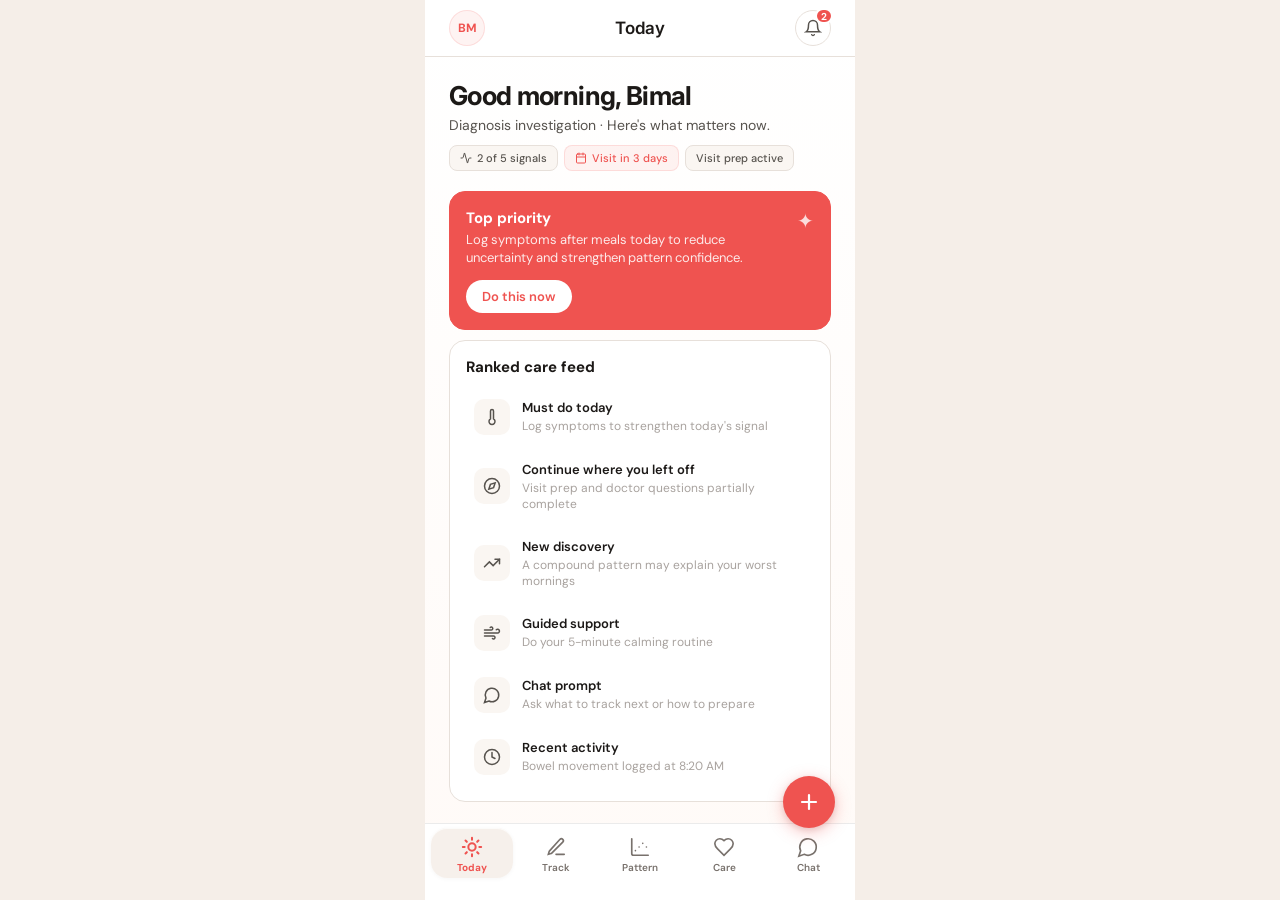
==== commit 8f22f4b0: "replace landing page with constipation prototype at root Root URL now loads the constipation prototy" ====
--- a/index.html
+++ b/index.html
@@ -2,223 +2,17 @@
 <html lang="en">
 <head>
   <meta charset="UTF-8">
-  <meta name="viewport" content="width=device-width, initial-scale=1.0">
-  <title>Gutsphere — Prototype Directory</title>
+  <meta name="viewport" content="width=device-width, initial-scale=1.0, maximum-scale=1.0, user-scalable=no">
+  <title>Gutsphere — Constipation</title>
   <link rel="preconnect" href="https://fonts.googleapis.com">
   <link href="https://fonts.googleapis.com/css2?family=DM+Sans:ital,wght@0,400;0,500;0,600;0,700;1,400&family=Inter:wght@400;500;600;700&display=swap" rel="stylesheet">
   <link rel="stylesheet" href="shared/styles.css">
-  <style>
-    /* Override shell defaults for full-width landing page */
-    html, body {
-      overflow: auto;
-      height: auto;
-      min-height: 100dvh;
-      background: var(--sand);
-    }
-
-    .landing {
-      max-width: 720px;
-      margin: 0 auto;
-      padding: 48px 24px 64px;
-    }
-
-    /* Brand */
-    .brand {
-      font-family: var(--font-d);
-      font-size: 15px;
-      font-weight: 700;
-      letter-spacing: .04em;
-      text-transform: uppercase;
-      color: var(--coral);
-      margin-bottom: 32px;
-    }
-
-    /* Hero */
-    .hero-tagline {
-      font-family: var(--font-d);
-      font-size: 32px;
-      font-weight: 700;
-      letter-spacing: -.025em;
-      line-height: 1.15;
-      color: var(--text-primary);
-      margin-bottom: 10px;
-    }
-
-    .hero-subtitle {
-      font-size: 16px;
-      color: var(--text-secondary);
-      line-height: 1.5;
-      margin-bottom: 40px;
-    }
-
-    /* Section labels */
-    .section-label {
-      font-family: var(--font-d);
-      font-size: 12px;
-      font-weight: 700;
-      letter-spacing: .06em;
-      text-transform: uppercase;
-      color: var(--text-muted);
-      margin-bottom: 14px;
-    }
-
-    /* Card grid */
-    .card-grid {
-      display: grid;
-      grid-template-columns: 1fr 1fr;
-      gap: 12px;
-      margin-bottom: 36px;
-    }
-
-    .condition-card {
-      display: block;
-      text-decoration: none;
-      background: var(--white);
-      border: 1px solid var(--border);
-      border-radius: 16px;
-      padding: 20px 18px;
-      transition: border-color .2s var(--ease-out),
-                  box-shadow .2s var(--ease-out),
-                  transform .15s var(--ease-out);
-      cursor: pointer;
-    }
-
-    .condition-card:hover {
-      border-color: var(--coral);
-      box-shadow: 0 4px 16px rgba(239,83,80,.1);
-      transform: translateY(-2px);
-    }
-
-    .condition-card:active {
-      transform: scale(.98);
-    }
-
-    .condition-card .card-icon {
-      font-size: 24px;
-      margin-bottom: 10px;
-    }
-
-    .condition-card .card-name {
-      font-family: var(--font-d);
-      font-size: 15px;
-      font-weight: 700;
-      color: var(--text-primary);
-      letter-spacing: -.01em;
-      margin-bottom: 4px;
-    }
-
-    .condition-card .card-desc {
-      font-size: 13px;
-      color: var(--text-secondary);
-      line-height: 1.4;
-    }
-
-    /* Full-width card variant for odd last item */
-    .condition-card.full-width {
-      grid-column: 1 / -1;
-    }
-
-    /* Footer */
-    .landing-footer {
-      text-align: center;
-      font-size: 12px;
-      color: var(--text-hint);
-      padding-top: 8px;
-    }
-
-    /* Responsive: single column on narrow screens */
-    @media (max-width: 520px) {
-      .landing {
-        padding: 32px 20px 48px;
-      }
-
-      .hero-tagline {
-        font-size: 26px;
-      }
-
-      .hero-subtitle {
-        font-size: 15px;
-      }
-
-      .card-grid {
-        grid-template-columns: 1fr;
-      }
-
-      .condition-card.full-width {
-        grid-column: auto;
-      }
-    }
-  </style>
 </head>
 <body>
-
-<div class="landing">
-
-  <!-- Brand -->
-  <div class="brand">Gutsphere</div>
-
-  <!-- Hero -->
-  <h1 class="hero-tagline">See how Gutsphere works for your gut issue</h1>
-  <p class="hero-subtitle">Choose a condition or symptom to explore a personalised prototype</p>
-
-  <!-- Symptoms -->
-  <div class="section-label">Symptoms</div>
-  <div class="card-grid">
-
-    <a href="/constipation/" class="condition-card">
-      <div class="card-icon">🧱</div>
-      <div class="card-name">Chronic Constipation</div>
-      <div class="card-desc">Hard stools, straining, or feeling like you didn't fully empty — even when you go.</div>
-    </a>
-
-    <a href="/bloating/" class="condition-card">
-      <div class="card-icon">🎈</div>
-      <div class="card-name">Bloating / Gas</div>
-      <div class="card-desc">Pressure, distension, or "why am I bloated again?" days — even without eating much.</div>
-    </a>
-
-    <a href="/diarrhea/" class="condition-card">
-      <div class="card-icon">💨</div>
-      <div class="card-name">Diarrhea / Urgency</div>
-      <div class="card-desc">Loose stools, sudden urgency, or fear of being far from a bathroom.</div>
-    </a>
-
-    <a href="/general/" class="condition-card">
-      <div class="card-icon">🔍</div>
-      <div class="card-name">General Gut Issues</div>
-      <div class="card-desc">Still figuring it out.</div>
-    </a>
-
-  </div>
-
-  <!-- Conditions -->
-  <div class="section-label">Conditions</div>
-  <div class="card-grid">
-
-    <a href="/ibs/" class="condition-card">
-      <div class="card-icon">🔄</div>
-      <div class="card-name">IBS</div>
-      <div class="card-desc">Symptoms that change often, flare without warning, and don't have a clear "why."</div>
-    </a>
-
-    <a href="/ibd/" class="condition-card">
-      <div class="card-icon">🔥</div>
-      <div class="card-name">IBD (Crohn's & UC)</div>
-      <div class="card-desc">Recurring pain, spasms, or discomfort that interrupts your day.</div>
-    </a>
-
-    <a href="/gerd/" class="condition-card full-width">
-      <div class="card-icon">🫗</div>
-      <div class="card-name">GERD / Acid Reflux</div>
-      <div class="card-desc">Persistent queasiness, early fullness, or a heavy feeling after eating.</div>
-    </a>
-
-  </div>
-
-  <!-- Footer -->
-  <div class="landing-footer">Gutsphere prototype — for demonstration purposes</div>
-
-</div>
-
+  <script type="module">
+    import { boot } from './shared/shell.js';
+    import data from './conditions/constipation.js';
+    boot(data);
+  </script>
 </body>
 </html>
